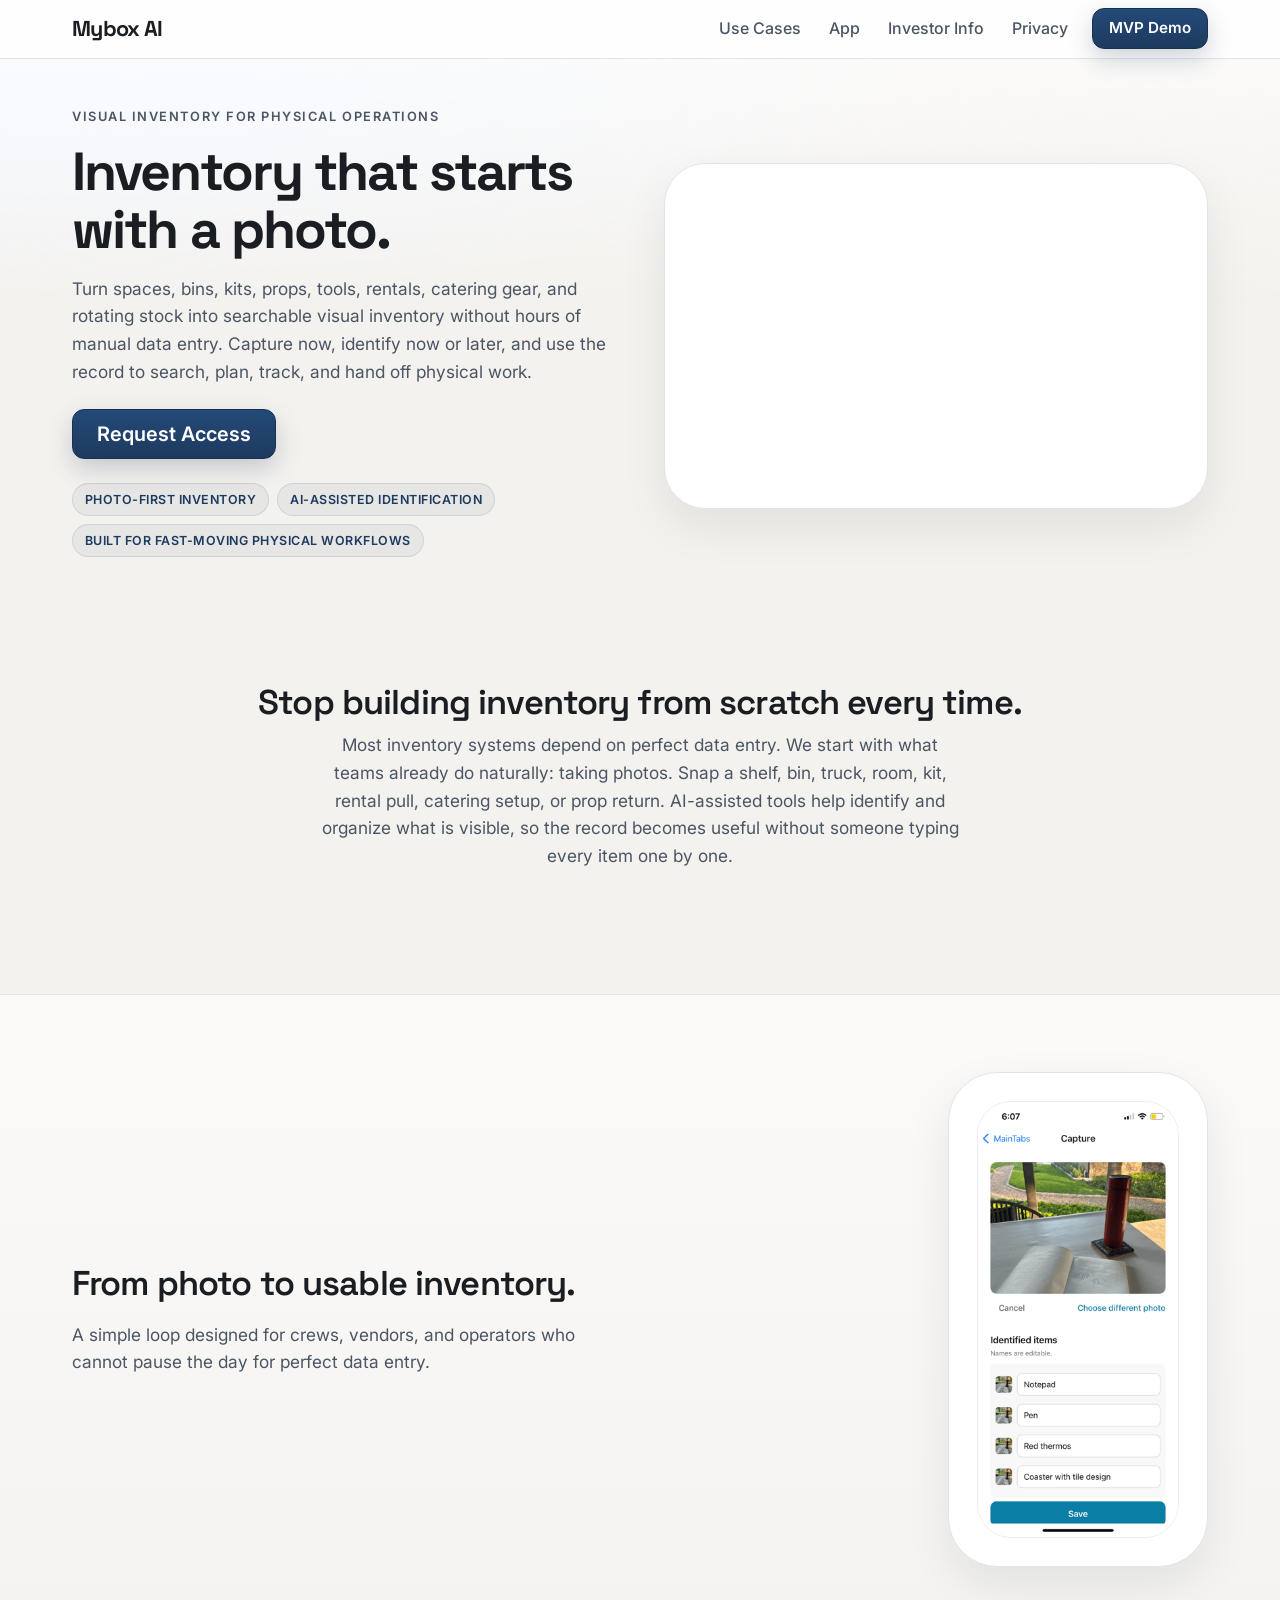
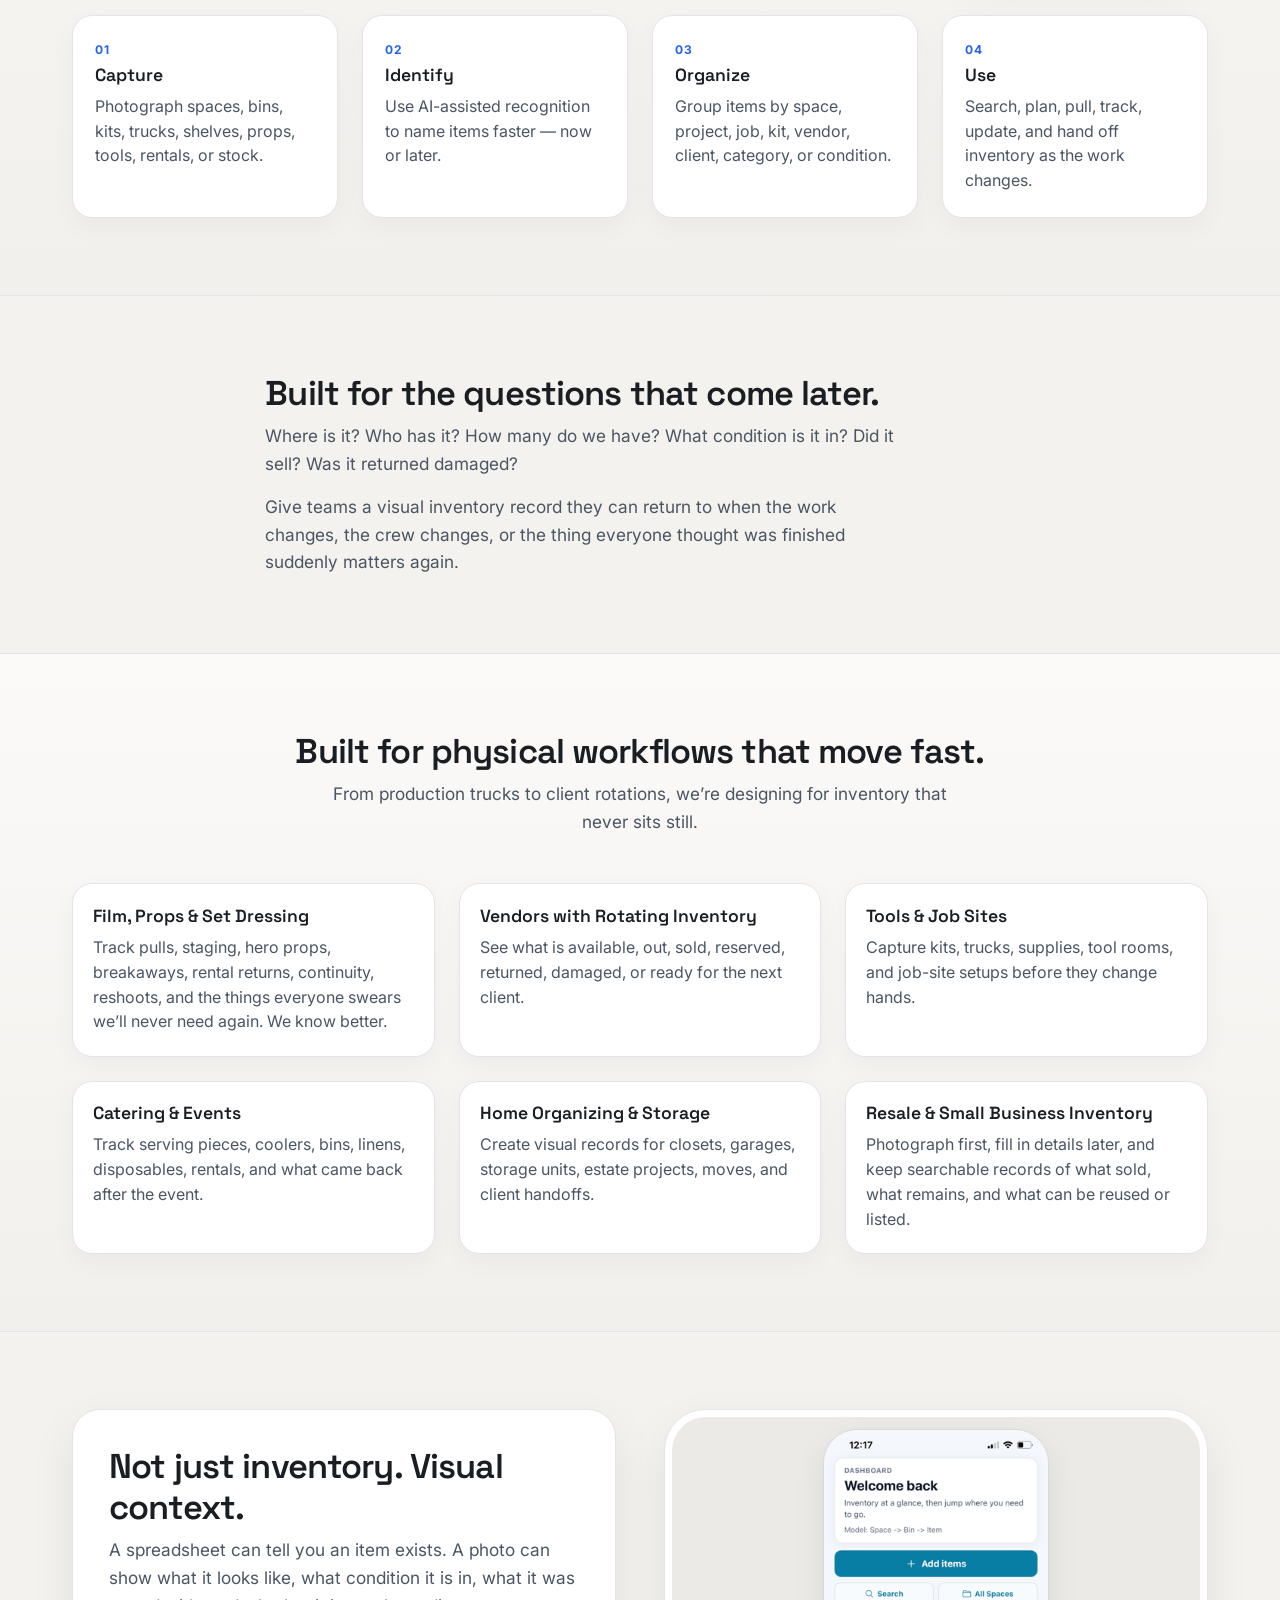
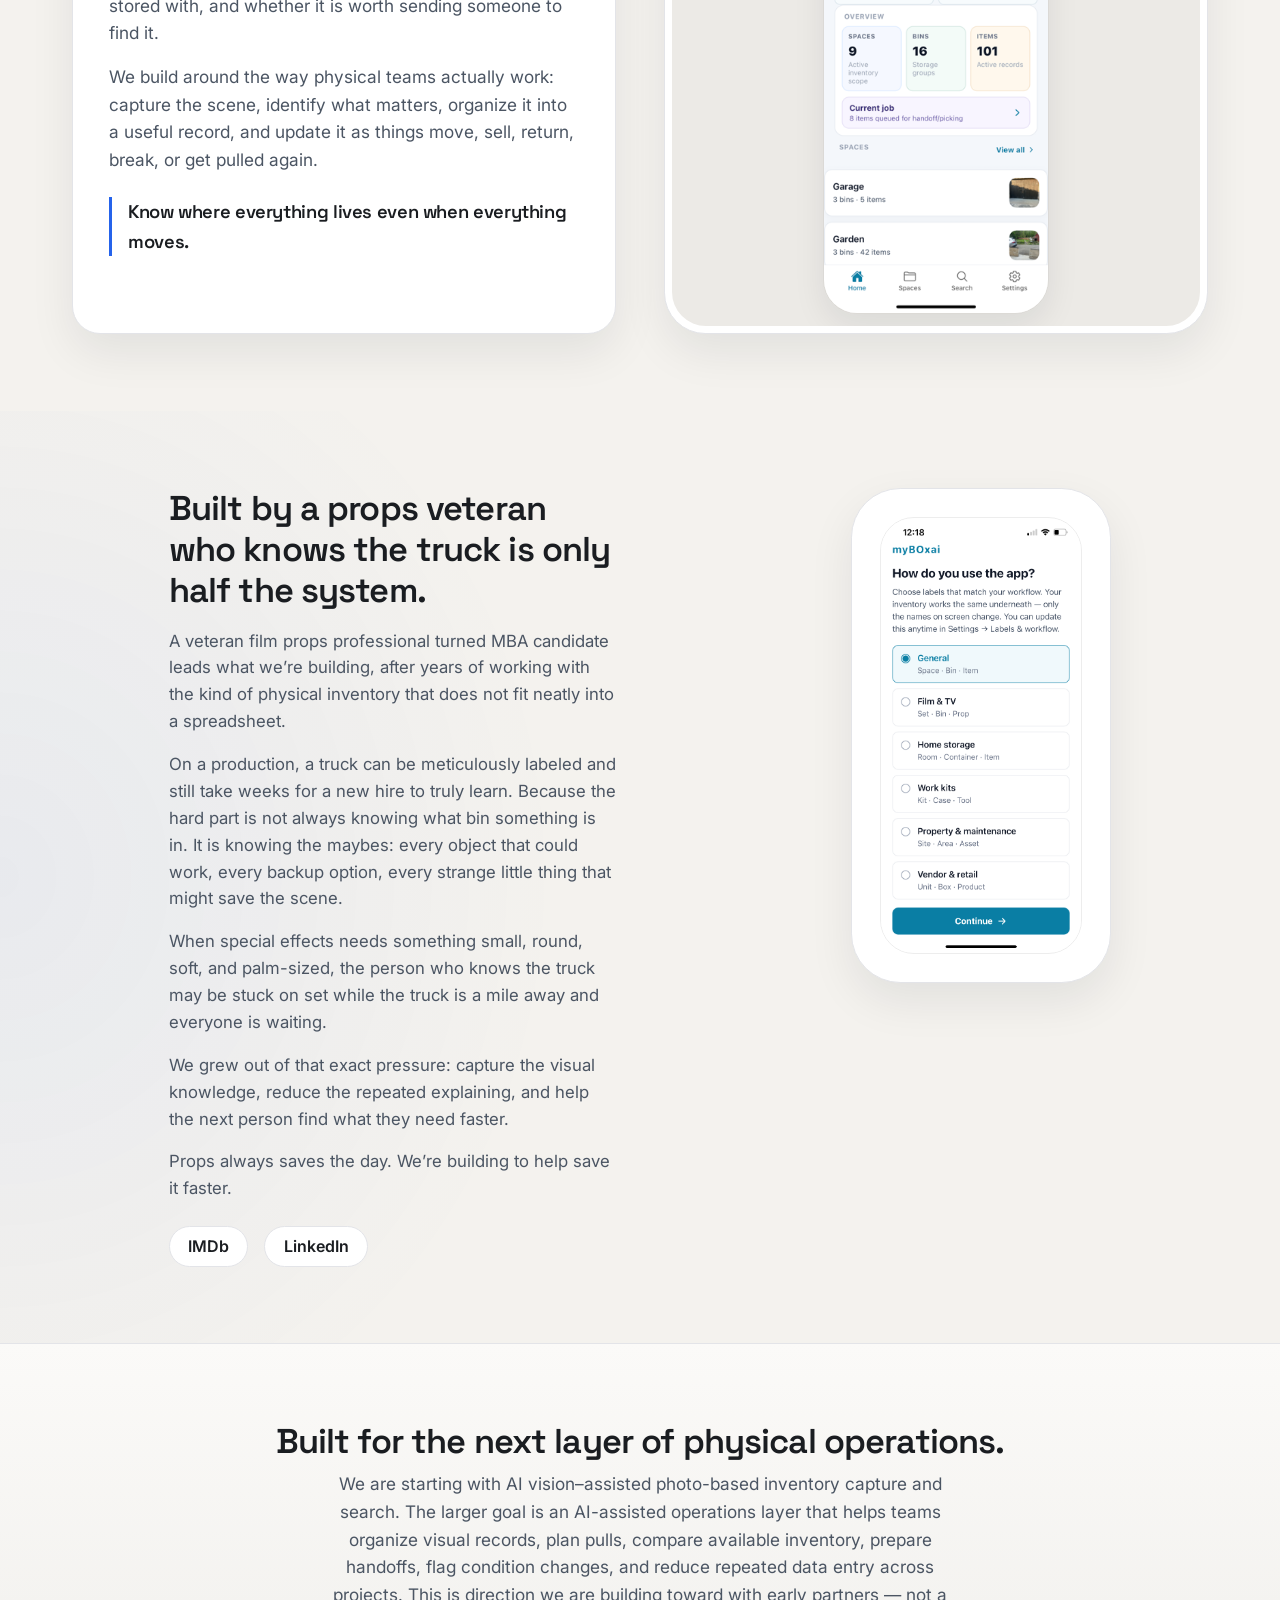
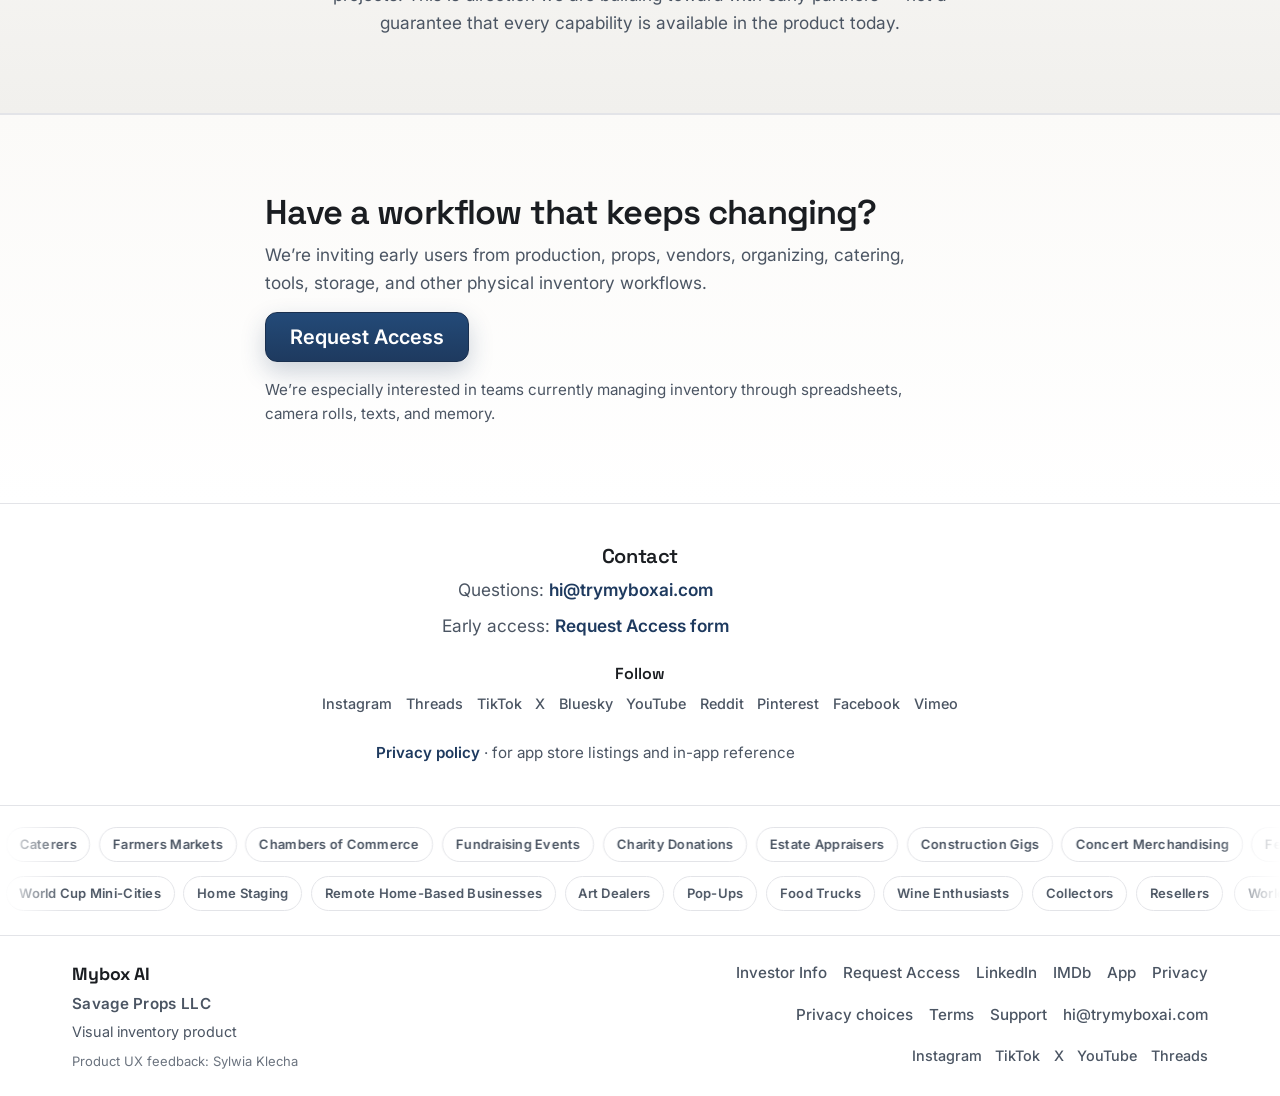
==== index.html @ f3b0ad12 "Put the Teams deck on the investor page and add App and Privacy to every header. Co-authored-by: Cur" ====
<!doctype html>
<html lang="en">
<head>
  <meta charset="UTF-8" />
  <meta name="viewport" content="width=device-width, initial-scale=1.0" />
  <title>Mybox AI · Visual inventory for physical teams</title>
  <meta
    name="description"
    content="We’re building photo-first, AI-assisted visual inventory for teams managing physical items across spaces, jobs, rentals, and handoffs. Watch the MVP demo."
  />
  <link rel="preconnect" href="https://fonts.googleapis.com" />
  <link rel="preconnect" href="https://fonts.gstatic.com" crossorigin />
  <link
    href="https://fonts.googleapis.com/css2?family=Inter:wght@400;500;600;700&family=Space+Grotesk:wght@500;600;700&display=swap"
    rel="stylesheet"
  />
  <link
    href="https://cdn.jsdelivr.net/npm/bootstrap@5.3.3/dist/css/bootstrap.min.css"
    rel="stylesheet"
    integrity="sha384-QWTKZyjpPEjISv5WaRU9OFeRpok6YctnYmDr5pNlyT2bRjXh0JMhjY6hW+ALEwIH"
    crossorigin="anonymous"
  />
  <link rel="icon" type="image/png" href="/assets/branding/app_intro_idea2.png" />
  <link rel="icon" type="image/png" sizes="32x32" href="/assets/branding/favicon-32x32.png" />
  <link rel="apple-touch-icon" href="/assets/branding/apple-touch-icon.png" />
  <link rel="stylesheet" href="styles.css" />
</head>
<body class="site-page">
  <a class="visually-hidden-focusable site-skip-link" href="#main-content">Skip to main content</a>

  <header class="site-header border-bottom">
    <nav class="navbar navbar-expand-lg navbar-light site-nav" data-bs-theme="light" aria-label="Primary">
      <div class="container site-container py-2 py-lg-0">
        <a class="navbar-brand site-brand text-decoration-none d-flex flex-column align-items-start" href="/">
          <span class="site-wordmark">Mybox AI</span>
        </a>
        <button
          class="navbar-toggler site-nav-toggle"
          type="button"
          data-bs-toggle="collapse"
          data-bs-target="#siteNav"
          aria-controls="siteNav"
          aria-expanded="false"
          aria-label="Toggle navigation"
        >
          <span class="navbar-toggler-icon"></span>
        </button>
        <div class="collapse navbar-collapse" id="siteNav">
          <ul class="navbar-nav ms-auto align-items-lg-center gap-lg-1 site-nav-links">
            <li class="nav-item">
              <a class="nav-link site-nav-link" href="#use-cases">Use Cases</a>
            </li>
            <li class="nav-item">
              <a class="nav-link site-nav-link" href="/app">App</a>
            </li>
            <li class="nav-item">
              <a class="nav-link site-nav-link" href="/investor">Investor Info</a>
            </li>
            <li class="nav-item">
              <a class="nav-link site-nav-link" href="/privacy">Privacy</a>
            </li>
            <li class="nav-item ps-lg-2">
              <a class="btn site-btn-primary site-btn-nav" href="https://vimeo.com/1203030969" target="_blank" rel="noopener noreferrer">MVP Demo</a>
            </li>
          </ul>
        </div>
      </div>
    </nav>
  </header>

  <main id="main-content">
    <section class="site-hero" aria-labelledby="hero-heading">
      <div class="site-hero-gradient" aria-hidden="true"></div>
      <div class="container site-container position-relative">
        <div class="row align-items-center g-4 g-xl-5 py-5 site-hero-row">
          <div class="col-lg-6">
            <p class="site-eyebrow mb-3">Visual inventory for physical operations</p>
            <h1 id="hero-heading" class="site-hero-title">
              Inventory that starts with a photo.
            </h1>
            <p class="site-hero-lead mt-3 mb-4">
              Turn spaces, bins, kits, props, tools, rentals, catering gear, and rotating stock into searchable visual
              inventory without hours of manual data entry. Capture now, identify now or later, and use the record to
              search, plan, track, and hand off physical work.
            </p>
            <div class="d-flex flex-wrap gap-3 mb-4">
              <a class="btn site-btn-primary btn-lg px-4" href="https://tally.so/r/2EyPV9?source=website_hero" target="_blank" rel="noopener noreferrer">Request Access</a>
            </div>
            <ul class="site-pill-row list-unstyled d-flex flex-wrap gap-2 mb-0" aria-label="Product highlights">
              <li><span class="site-pill">Photo-first inventory</span></li>
              <li><span class="site-pill">AI-assisted identification</span></li>
              <li><span class="site-pill">Built for fast-moving physical workflows</span></li>
            </ul>
          </div>
          <div class="col-lg-6">
            <!-- Hero video: .site-hero-video → assets/marketing/animation_demo_best.mp4 -->
            <div class="site-hero-visual">
              <div class="site-hero-visual-stack">
                <video
                  class="site-shot site-hero-video"
                  src="/assets/marketing/animation_demo_best.mp4"
                  autoplay
                  muted
                  loop
                  playsinline
                  preload="metadata"
                  aria-label="Mybox AI product animation demo"
                ></video>
              </div>
            </div>
          </div>
        </div>
      </div>
    </section>

    <section class="site-section" aria-labelledby="section-scratch-heading">
      <div class="container site-container">
        <div class="row justify-content-center mb-4 mb-lg-5">
          <div class="col-xl-9 text-center">
            <h2 id="section-scratch-heading" class="site-section-title">Stop building inventory from scratch every time.</h2>
            <p class="site-section-lead mx-auto mb-0">
              Most inventory systems depend on perfect data entry. We start with what teams already do naturally: taking
              photos. Snap a shelf, bin, truck, room, kit, rental pull, catering setup, or prop return. AI-assisted tools
              help identify and organize what is visible, so the record becomes useful without someone typing every item
              one by one.
            </p>
          </div>
        </div>
      </div>
    </section>

    <section class="site-section site-section-alt" id="how-it-works" aria-labelledby="section-flow-heading">
      <div class="container site-container">
        <div class="row align-items-center g-4 g-lg-5 mb-4 mb-lg-5 site-how-intro-row">
          <div class="col-lg-6">
            <h2 id="section-flow-heading" class="site-section-title mb-3">From photo to usable inventory.</h2>
            <p class="site-section-lead mb-0">
              A simple loop designed for crews, vendors, and operators who cannot pause the day for perfect data entry.
            </p>
          </div>
          <div class="col-lg-6 d-flex justify-content-center justify-content-lg-end">
            <div class="site-welcomeback-showcase site-welcomeback-showcase--inline site-how-identified-showcase mb-0 w-100">
              <img
                class="site-how-identified-screen-img"
                src="/assets/identified-screen.png"
                width="296"
                height="640"
                alt="App screen identifying labeled items from a shelf photo"
                loading="lazy"
                decoding="async"
              />
            </div>
          </div>
        </div>
        <div class="row g-4">
          <div class="col-md-6 col-xl-3">
            <article class="site-icon-card h-100">
              <p class="site-step-kicker">01</p>
              <h3 class="site-card-title">Capture</h3>
              <p class="site-card-body mb-0">
                Photograph spaces, bins, kits, trucks, shelves, props, tools, rentals, or stock.
              </p>
            </article>
          </div>
          <div class="col-md-6 col-xl-3">
            <article class="site-icon-card h-100">
              <p class="site-step-kicker">02</p>
              <h3 class="site-card-title">Identify</h3>
              <p class="site-card-body mb-0">
                Use AI-assisted recognition to name items faster — now or later.
              </p>
            </article>
          </div>
          <div class="col-md-6 col-xl-3">
            <article class="site-icon-card h-100">
              <p class="site-step-kicker">03</p>
              <h3 class="site-card-title">Organize</h3>
              <p class="site-card-body mb-0">
                Group items by space, project, job, kit, vendor, client, category, or condition.
              </p>
            </article>
          </div>
          <div class="col-md-6 col-xl-3">
            <article class="site-icon-card h-100">
              <p class="site-step-kicker">04</p>
              <h3 class="site-card-title">Use</h3>
              <p class="site-card-body mb-0">
                Search, plan, pull, track, update, and hand off inventory as the work changes.
              </p>
            </article>
          </div>
        </div>
      </div>
    </section>

    <section class="site-section" aria-labelledby="section-questions-heading">
      <div class="container site-container">
        <div class="row justify-content-center">
          <div class="col-lg-8">
            <h2 id="section-questions-heading" class="site-section-title">Built for the questions that come later.</h2>
            <p class="site-section-lead">
              Where is it? Who has it? How many do we have? What condition is it in? Did it sell? Was it returned damaged?
            </p>
            <p class="site-section-lead mb-0">
              Give teams a visual inventory record they can return to when the work changes, the crew changes, or the
              thing everyone thought was finished suddenly matters again.
            </p>
          </div>
        </div>
      </div>
    </section>

    <section class="site-section site-section-alt" id="use-cases" aria-labelledby="section-workflows-heading">
      <div class="container site-container">
        <div class="row justify-content-center text-center mb-4 mb-lg-5">
          <div class="col-xl-9">
            <h2 id="section-workflows-heading" class="site-section-title">Built for physical workflows that move fast.</h2>
            <p class="site-section-lead mx-auto mb-0">
              From production trucks to client rotations, we’re designing for inventory that never sits still.
            </p>
          </div>
        </div>
        <div class="row g-4">
          <div class="col-md-6 col-xl-4">
            <article class="site-use-card h-100">
              <h3 class="site-card-title">Film, Props &amp; Set Dressing</h3>
              <p class="site-card-body mb-0">
                Track pulls, staging, hero props, breakaways, rental returns, continuity, reshoots, and the things
                everyone swears we’ll never need again. We know better.
              </p>
            </article>
          </div>
          <div class="col-md-6 col-xl-4">
            <article class="site-use-card h-100">
              <h3 class="site-card-title">Vendors with Rotating Inventory</h3>
              <p class="site-card-body mb-0">
                See what is available, out, sold, reserved, returned, damaged, or ready for the next client.
              </p>
            </article>
          </div>
          <div class="col-md-6 col-xl-4">
            <article class="site-use-card h-100">
              <h3 class="site-card-title">Tools &amp; Job Sites</h3>
              <p class="site-card-body mb-0">
                Capture kits, trucks, supplies, tool rooms, and job-site setups before they change hands.
              </p>
            </article>
          </div>
          <div class="col-md-6 col-xl-4">
            <article class="site-use-card h-100">
              <h3 class="site-card-title">Catering &amp; Events</h3>
              <p class="site-card-body mb-0">
                Track serving pieces, coolers, bins, linens, disposables, rentals, and what came back after the event.
              </p>
            </article>
          </div>
          <div class="col-md-6 col-xl-4">
            <article class="site-use-card h-100">
              <h3 class="site-card-title">Home Organizing &amp; Storage</h3>
              <p class="site-card-body mb-0">
                Create visual records for closets, garages, storage units, estate projects, moves, and client handoffs.
              </p>
            </article>
          </div>
          <div class="col-md-6 col-xl-4">
            <article class="site-use-card h-100">
              <h3 class="site-card-title">Resale &amp; Small Business Inventory</h3>
              <p class="site-card-body mb-0">
                Photograph first, fill in details later, and keep searchable records of what sold, what remains, and what
                can be reused or listed.
              </p>
            </article>
          </div>
        </div>
      </div>
    </section>

    <section class="site-section" aria-labelledby="section-context-heading">
      <div class="container site-container">
        <div class="row g-4 g-lg-5 align-items-stretch">
          <div class="col-lg-6 d-flex">
            <div class="site-context-panel w-100">
              <h2 id="section-context-heading" class="site-section-title">Not just inventory. Visual context.</h2>
              <p class="site-section-lead">
                A spreadsheet can tell you an item exists. A photo can show what it looks like, what condition it is in,
                what it was stored with, and whether it is worth sending someone to find it.
              </p>
              <p class="site-section-lead mb-4">
                We build around the way physical teams actually work: capture the scene, identify what matters, organize
                it into a useful record, and update it as things move, sell, return, break, or get pulled again.
              </p>
              <p class="site-callout mb-0">Know where everything lives even when everything moves.</p>
            </div>
          </div>
          <div class="col-lg-6 d-flex">
            <!-- Visual context image: .site-context-welcomeback-photo → assets/welcomeback.PNG -->
            <div class="site-slot-card site-context-visual-slot mb-0 w-100 d-flex flex-column">
              <div class="site-slot-frame site-slot-frame-tall site-context-visual-frame flex-grow-1">
                <img
                  class="site-context-welcomeback-photo"
                  src="/assets/welcomeback.PNG"
                  width="900"
                  height="1950"
                  alt="Welcome screen in the app — visual context for teams on the floor"
                  loading="lazy"
                  decoding="async"
                />
              </div>
            </div>
          </div>
        </div>
      </div>
    </section>

    <section class="site-section site-section-founder" aria-labelledby="section-founder-heading">
      <div class="container site-container">
        <div class="row justify-content-center">
          <div class="col-xl-10">
            <div class="row align-items-start g-4 g-lg-5 site-founder-intro-row">
              <div class="col-lg-6">
                <h2 id="section-founder-heading" class="site-section-title mb-3">Built by a props veteran who knows the truck is only half the system.</h2>
                <div class="site-founder-copy">
                  <p>
                    A veteran film props professional turned MBA candidate leads what we’re building, after years of working with
                    the kind of physical inventory that does not fit neatly into a spreadsheet.
                  </p>
                  <p>
                    On a production, a truck can be meticulously labeled and still take weeks for a new hire to truly learn.
                    Because the hard part is not always knowing what bin something is in. It is knowing the maybes: every object
                    that could work, every backup option, every strange little thing that might save the scene.
                  </p>
                  <p>
                    When special effects needs something small, round, soft, and palm-sized, the person who knows the truck may
                    be stuck on set while the truck is a mile away and everyone is waiting.
                  </p>
                  <p>
                    We grew out of that exact pressure: capture the visual knowledge, reduce the repeated explaining, and help
                    the next person find what they need faster.
                  </p>
                  <p class="mb-0">
                    Props always saves the day. We’re building to help save it faster.
                  </p>
                </div>
                <div class="d-flex flex-wrap gap-3 mt-4">
                  <a
                    class="btn site-btn-ghost"
                    href="https://www.imdb.com/name/nm1980251/?ref_=fn_t_1"
                    target="_blank"
                    rel="noopener noreferrer"
                  >IMDb</a>
                  <a
                    class="btn site-btn-ghost"
                    href="https://www.linkedin.com/in/nicholewleklinski/"
                    target="_blank"
                    rel="noopener noreferrer"
                  >LinkedIn</a>
                </div>
              </div>
              <div class="col-lg-6 d-flex justify-content-center justify-content-lg-end">
                <div class="site-welcomeback-showcase site-welcomeback-showcase--inline site-founder-choices-showcase mb-0 w-100">
                  <img
                    class="site-founder-choices-screen-img"
                    src="/assets/onboarding_choices.PNG"
                    width="1170"
                    height="2532"
                    alt="Onboarding choices when getting started in the app"
                    loading="lazy"
                    decoding="async"
                  />
                </div>
              </div>
            </div>
          </div>
        </div>
      </div>
    </section>

    <section class="site-section site-section-alt" aria-labelledby="section-future-heading">
      <div class="container site-container">
        <div class="row justify-content-center">
          <div class="col-xl-9 text-center">
            <h2 id="section-future-heading" class="site-section-title">Built for the next layer of physical operations.</h2>
            <p class="site-section-lead mx-auto mb-0">
              We are starting with AI vision–assisted photo-based inventory capture and search. The larger goal is an
              AI-assisted operations layer that helps teams organize visual records, plan pulls, compare available
              inventory, prepare handoffs, flag condition changes, and reduce repeated data entry across projects. This is
              direction we are building toward with early partners — not a guarantee that every capability is available in
              the product today.
            </p>
          </div>
        </div>
      </div>
    </section>

    <section class="site-section site-final-cta" id="request-access" aria-labelledby="final-cta-heading">
      <div class="container site-container">
        <div class="row justify-content-center text-center text-lg-start">
          <div class="col-lg-10 col-xl-8">
            <h2 id="final-cta-heading" class="site-section-title">Have a workflow that keeps changing?</h2>
            <p class="site-section-lead mx-auto mx-lg-0">
              We’re inviting early users from production, props, vendors, organizing, catering, tools, storage, and other
              physical inventory workflows.
            </p>
            <a class="btn site-btn-primary btn-lg px-4 mb-3" href="https://tally.so/r/2EyPV9?source=website_cta" target="_blank" rel="noopener noreferrer">
              Request Access
            </a>
            <p class="site-section-lead small mb-0 mx-auto mx-lg-0">
              We’re especially interested in teams currently managing inventory through spreadsheets, camera rolls, texts,
              and memory.
            </p>
          </div>
        </div>
      </div>
    </section>

    <section class="site-section site-section-contact border-top" aria-labelledby="contact-heading">
      <div class="container site-container">
        <div class="row justify-content-center text-center">
          <div class="col-lg-8">
            <h2 id="contact-heading" class="h5 site-contact-title">Contact</h2>
            <p class="site-section-lead mb-2">
              Questions:
              <a class="site-inline-link" href="mailto:hi@trymyboxai.com">hi@trymyboxai.com</a>
            </p>
            <p class="site-section-lead mb-2">
              Early access:
              <a class="site-inline-link" href="https://tally.so/r/2EyPV9?source=website_contact" target="_blank" rel="noopener noreferrer">Request Access form</a>
            </p>
            <p class="site-contact-title h6 mt-4 mb-2">Follow</p>
            <ul class="site-social-links list-unstyled mb-4" aria-label="MyBox AI social profiles">
              <li><a href="https://instagram.com/myboxai" target="_blank" rel="noopener noreferrer">Instagram</a></li>
              <li><a href="https://threads.net/@myboxai" target="_blank" rel="noopener noreferrer">Threads</a></li>
              <li><a href="https://tiktok.com/@myboxai" target="_blank" rel="noopener noreferrer">TikTok</a></li>
              <li><a href="https://x.com/myboxai" target="_blank" rel="noopener noreferrer">X</a></li>
              <li><a href="https://bsky.app/profile/myboxai.bsky.social" target="_blank" rel="noopener noreferrer">Bluesky</a></li>
              <li><a href="https://youtube.com/@myboxapp" target="_blank" rel="noopener noreferrer">YouTube</a></li>
              <li><a href="https://reddit.com/user/MyBoxApp" target="_blank" rel="noopener noreferrer">Reddit</a></li>
              <li><a href="https://pinterest.com/MyBoxApp" target="_blank" rel="noopener noreferrer">Pinterest</a></li>
              <li><a href="https://www.facebook.com/profile.php?id=61591992450174" target="_blank" rel="noopener noreferrer">Facebook</a></li>
              <li><a href="https://vimeo.com/user261186864" target="_blank" rel="noopener noreferrer">Vimeo</a></li>
            </ul>
            <p class="site-section-lead small mb-0">
              <a class="site-inline-link" href="/privacy">Privacy policy</a>
              <span class="text-secondary"> · </span>
              for app store listings and in-app reference
            </p>
          </div>
        </div>
      </div>
    </section>

    <div class="site-industry-river-pagefoot border-top" role="region" aria-labelledby="industry-river-heading">
      <div class="site-industry-river-wrap">
        <p id="industry-river-heading" class="visually-hidden">Examples of industries and physical workflows</p>
        <div class="site-industry-river-lane" aria-hidden="true">
          <div class="site-industry-river-track">
            <div class="site-industry-river-group">
              <span class="site-industry-chip">Caterers</span>
              <span class="site-industry-chip">Farmers Markets</span>
              <span class="site-industry-chip">Chambers of Commerce</span>
              <span class="site-industry-chip">Fundraising Events</span>
              <span class="site-industry-chip">Charity Donations</span>
              <span class="site-industry-chip">Estate Appraisers</span>
              <span class="site-industry-chip">Construction Gigs</span>
              <span class="site-industry-chip">Concert Merchandising</span>
              <span class="site-industry-chip">Festival Vendors</span>
            </div>
            <div class="site-industry-river-group">
              <span class="site-industry-chip">Caterers</span>
              <span class="site-industry-chip">Farmers Markets</span>
              <span class="site-industry-chip">Chambers of Commerce</span>
              <span class="site-industry-chip">Fundraising Events</span>
              <span class="site-industry-chip">Charity Donations</span>
              <span class="site-industry-chip">Estate Appraisers</span>
              <span class="site-industry-chip">Construction Gigs</span>
              <span class="site-industry-chip">Concert Merchandising</span>
              <span class="site-industry-chip">Festival Vendors</span>
            </div>
          </div>
        </div>
        <div class="site-industry-river-lane site-industry-river-lane--reverse" aria-hidden="true">
          <div class="site-industry-river-track">
            <div class="site-industry-river-group">
              <span class="site-industry-chip">World Cup Mini-Cities</span>
              <span class="site-industry-chip">Home Staging</span>
              <span class="site-industry-chip">Remote Home-Based Businesses</span>
              <span class="site-industry-chip">Art Dealers</span>
              <span class="site-industry-chip">Pop-Ups</span>
              <span class="site-industry-chip">Food Trucks</span>
              <span class="site-industry-chip">Wine Enthusiasts</span>
              <span class="site-industry-chip">Collectors</span>
              <span class="site-industry-chip">Resellers</span>
            </div>
            <div class="site-industry-river-group">
              <span class="site-industry-chip">World Cup Mini-Cities</span>
              <span class="site-industry-chip">Home Staging</span>
              <span class="site-industry-chip">Remote Home-Based Businesses</span>
              <span class="site-industry-chip">Art Dealers</span>
              <span class="site-industry-chip">Pop-Ups</span>
              <span class="site-industry-chip">Food Trucks</span>
              <span class="site-industry-chip">Wine Enthusiasts</span>
              <span class="site-industry-chip">Collectors</span>
              <span class="site-industry-chip">Resellers</span>
            </div>
          </div>
        </div>
      </div>
    </div>

  </main>

  <footer class="site-footer border-top">
    <div class="container site-container py-4">
      <div class="row g-3 align-items-start justify-content-between">
        <div class="col-md-6">
          <p class="site-footer-brand mb-1">Mybox AI</p>
          <p class="site-footer-company mb-1">Savage Props LLC</p>
          <p class="site-footer-meta mb-2">Visual inventory product</p>
          <p class="footer-ux-credit mb-0">
            Product UX feedback:
            <a href="https://www.sylwiaklecha.com/" target="_blank" rel="noopener noreferrer">Sylwia Klecha</a>
          </p>
        </div>
        <div class="col-md-6">
          <ul class="site-footer-links list-unstyled mb-3 d-flex flex-column flex-md-row flex-md-wrap gap-md-3 justify-content-md-end">
            <li><a href="/investor">Investor Info</a></li>
            <li><a href="https://tally.so/r/2EyPV9?source=website_footer" target="_blank" rel="noopener noreferrer">Request Access</a></li>
            <li>
              <a href="https://www.linkedin.com/in/nicholewleklinski/" target="_blank" rel="noopener noreferrer">LinkedIn</a>
            </li>
            <li>
              <a href="https://www.imdb.com/name/nm1980251/?ref_=fn_t_1" target="_blank" rel="noopener noreferrer">IMDb</a>
            </li>
            <li><a href="/app">App</a></li>
            <li><a href="/privacy">Privacy</a></li>
            <li><a href="/privacy-choices">Privacy choices</a></li>
            <li><a href="/terms">Terms</a></li>
            <li><a href="/support">Support</a></li>
            <li><a href="mailto:hi@trymyboxai.com">hi@trymyboxai.com</a></li>
          </ul>
          <ul class="site-social-links site-social-links--footer list-unstyled mb-0" aria-label="MyBox AI social profiles">
            <li><a href="https://instagram.com/myboxai" target="_blank" rel="noopener noreferrer">Instagram</a></li>
            <li><a href="https://tiktok.com/@myboxai" target="_blank" rel="noopener noreferrer">TikTok</a></li>
            <li><a href="https://x.com/myboxai" target="_blank" rel="noopener noreferrer">X</a></li>
            <li><a href="https://youtube.com/@myboxapp" target="_blank" rel="noopener noreferrer">YouTube</a></li>
            <li><a href="https://threads.net/@myboxai" target="_blank" rel="noopener noreferrer">Threads</a></li>
          </ul>
        </div>
      </div>
    </div>
  </footer>

  <script
    src="https://cdn.jsdelivr.net/npm/bootstrap@5.3.3/dist/js/bootstrap.bundle.min.js"
    integrity="sha384-YvpcrYf0tY3lHB60NNkmXc5s9fDVZLESaAA55NDzOxhy9GkcIdslK1eN7N6jIeHz"
    crossorigin="anonymous"
  ></script>
</body>
</html>
---- styles.css ----
:root {
  --site-bg: #f4f2ee;
  --site-surface: #ffffff;
  --site-text: #1a1d21;
  --site-muted: #4b5563;
  --site-border: #e3e4e8;
  --site-primary: #1e3a5f;
  --site-primary-hover: #152a45;
  --site-accent: #2563eb;
  --site-accent-soft: #e8eef9;
  --site-shadow: 0 18px 45px rgba(15, 23, 42, 0.08);
  --site-shadow-hover: 0 22px 55px rgba(15, 23, 42, 0.12);
  --site-radius-lg: 1.25rem;
  --site-radius-xl: 1.75rem;
  /* App / phone mockups — consistent soft screen corners */
  --site-radius-screen: 2.125rem;
  /* White “device mat” between outer shell and screenshot */
  --site-screen-chrome: 0.45rem;
  --site-font-heading: "Space Grotesk", "Inter", system-ui, sans-serif;
  --site-font-body: "Inter", system-ui, -apple-system, "Segoe UI", Roboto, sans-serif;
}

body {
  font-family: var(--site-font-body);
  color: var(--site-text);
  background-color: var(--site-bg);
  line-height: 1.6;
  -webkit-font-smoothing: antialiased;
}

.site-header,
.site-footer {
  background-color: var(--site-surface);
}

.brand {
  color: var(--site-text);
  font-weight: 700;
  font-size: 1.125rem;
  letter-spacing: 0.01em;
}

.brand:hover {
  color: var(--site-text);
}

.hero {
  background: linear-gradient(180deg, #ffffff 0%, #eef2f8 100%);
}

.hero-subtitle {
  color: var(--site-muted);
  max-width: 44rem;
  margin-left: auto;
  margin-right: auto;
}

.problem-framing {
  background-color: var(--site-surface);
}

.problem-framing-shot {
  max-width: min(100%, 19.5rem);
  margin-left: auto;
  margin-right: auto;
}

@media (min-width: 992px) {
  .problem-framing-visual-col .problem-framing-shot {
    margin-left: 0;
    margin-right: auto;
  }
}

.problem-framing-shot img {
  border: 1px solid var(--site-border);
  vertical-align: middle;
}

.problem-framing-questions {
  display: flex;
  flex-direction: column;
  gap: 0.35rem;
  margin-bottom: 0.85rem;
}

.problem-question {
  margin: 0;
  font-size: clamp(1.2rem, 2.4vw, 1.65rem);
  line-height: 1.3;
  letter-spacing: -0.015em;
  font-weight: 600;
  color: var(--site-text);
}

.problem-question strong {
  font-weight: 700;
  color: inherit;
}

.problem-support {
  font-size: clamp(1.1rem, 2.2vw, 1.45rem);
  line-height: 1.4;
  color: var(--site-muted);
  max-width: 40rem;
}

h1,
h2,
h3 {
  color: var(--site-text);
}

h1,
h2,
.h1,
.display-5,
.display-4 {
  font-family: var(--site-font-heading);
  letter-spacing: -0.02em;
}

p,
li {
  color: var(--site-muted);
}

.btn-primary {
  background-color: var(--site-primary);
  border-color: var(--site-primary);
  border-radius: 0.65rem;
  font-weight: 600;
}

.btn-primary:hover,
.btn-primary:focus {
  background-color: var(--site-primary-hover);
  border-color: var(--site-primary-hover);
}
.feature-card,
.step-box {
  border: 1px solid var(--site-border);
  background-color: var(--site-surface);
  border-radius: 1rem;
}

.feature-card {
  transition: border-color 0.18s ease, box-shadow 0.18s ease, transform 0.18s ease;
}

.feature-card:hover {
  border-color: #cfd3dc;
  box-shadow: var(--site-shadow);
  transform: translateY(-2px);
}

.feature-card .card-body,
.step-box {
  padding: 1.5rem;
}

.step-label {
  font-size: 0.78rem;
  font-weight: 700;
  text-transform: uppercase;
  letter-spacing: 0.08em;
  color: var(--site-primary);
}

.audience-list {
  margin: 0;
  padding-left: 1.15rem;
  display: grid;
  gap: 0.85rem;
}

.text-secondary {
  color: var(--site-muted) !important;
}

.border-top,
.border-bottom {
  border-color: var(--site-border) !important;
}

.investor-eyebrow {
  letter-spacing: 0.12em;
}

.investor-market-label {
  letter-spacing: 0.06em;
}

.footer-ux-credit {
  font-size: 0.8125rem;
  color: var(--site-muted);
  opacity: 0.82;
}

.footer-ux-credit a {
  color: inherit;
  text-decoration: none;
}

.footer-ux-credit a:hover {
  text-decoration: underline;
}

.investor-subtle-link {
  color: var(--site-text);
  font-weight: 600;
  text-decoration: none;
}

.investor-subtle-link:hover {
  text-decoration: underline;
}

/* ——— Marketing layout ——— */

.site-page {
  background-color: var(--site-bg);
}

.site-skip-link {
  position: absolute;
  left: 0.75rem;
  top: 0.75rem;
  z-index: 1080;
  padding: 0.5rem 0.85rem;
  border-radius: 0.5rem;
  background: var(--site-surface);
  border: 1px solid var(--site-border);
  color: var(--site-text);
  font-weight: 600;
  text-decoration: none;
  transform: translateY(-120%);
  transition: transform 0.15s ease;
}

.site-skip-link:focus {
  transform: translateY(0);
  outline: 2px solid var(--site-accent);
  outline-offset: 2px;
}

.site-header {
  position: sticky;
  top: 0;
  z-index: 1030;
  background: rgba(255, 255, 255, 0.92);
  backdrop-filter: blur(10px);
  border-color: var(--site-border) !important;
}

.site-container {
  max-width: 1160px;
}

.site-nav {
  background: transparent;
}

.site-nav .navbar-brand {
  margin-right: 0;
}

.site-brand:focus-visible {
  outline: 2px solid var(--site-accent);
  outline-offset: 4px;
  border-radius: 0.35rem;
}

.site-wordmark {
  font-family: var(--site-font-heading);
  font-weight: 700;
  font-size: 1.35rem;
  letter-spacing: -0.03em;
  color: var(--site-text);
  line-height: 1.1;
}

.site-tagline {
  font-size: 0.72rem;
  font-weight: 600;
  letter-spacing: 0.14em;
  text-transform: uppercase;
  color: var(--site-muted);
  margin-top: 0.2rem;
}

.site-nav-links .nav-link.site-nav-link {
  color: var(--site-muted);
  font-weight: 500;
  padding: 0.5rem 0.75rem;
  border-radius: 0.5rem;
}

.site-nav-links .nav-link.site-nav-link:hover,
.site-nav-links .nav-link.site-nav-link:focus {
  color: var(--site-text);
  background: rgba(30, 58, 95, 0.06);
}

.site-nav-links .nav-link.site-nav-link[aria-current="page"] {
  color: var(--site-text);
  font-weight: 600;
}

.site-nav-toggle {
  border: 1px solid var(--site-border);
  border-radius: 0.65rem;
  padding: 0.35rem 0.55rem;
}

.site-nav-toggle:focus {
  box-shadow: 0 0 0 0.2rem rgba(37, 99, 235, 0.2);
}

.site-btn-primary {
  background: linear-gradient(180deg, #234a78 0%, var(--site-primary) 100%);
  border: 1px solid #1a304f;
  color: #fff !important;
  font-weight: 600;
  border-radius: 0.75rem;
  padding: 0.55rem 1.1rem;
  box-shadow: 0 10px 24px rgba(30, 58, 95, 0.22);
  transition: transform 0.15s ease, box-shadow 0.15s ease, background 0.15s ease;
}

.site-btn-primary:hover,
.site-btn-primary:focus {
  background: linear-gradient(180deg, #2c5c90 0%, #1e3f66 100%);
  border-color: #152a45;
  color: #fff !important;
  transform: translateY(-1px);
  box-shadow: var(--site-shadow-hover);
}

.site-btn-secondary {
  border-radius: 0.75rem;
  border: 1px solid var(--site-border);
  background: var(--site-surface);
  color: var(--site-text) !important;
  font-weight: 600;
  padding: 0.55rem 1.1rem;
  transition: border-color 0.15s ease, box-shadow 0.15s ease, transform 0.15s ease;
}

.site-btn-secondary:hover,
.site-btn-secondary:focus {
  border-color: #cfd3dc;
  box-shadow: var(--site-shadow);
  transform: translateY(-1px);
  color: var(--site-text) !important;
}

.site-btn-ghost {
  border-radius: 999px;
  border: 1px solid var(--site-border);
  background: var(--site-surface);
  color: var(--site-text) !important;
  font-weight: 600;
  padding: 0.45rem 1.15rem;
  transition: border-color 0.15s ease, box-shadow 0.15s ease;
}

.site-btn-ghost:hover,
.site-btn-ghost:focus {
  border-color: var(--site-primary);
  box-shadow: var(--site-shadow);
  color: var(--site-text) !important;
}

.site-btn-nav {
  padding: 0.5rem 1rem;
  font-size: 0.95rem;
}

.site-hero {
  position: relative;
  overflow: hidden;
  background: radial-gradient(120% 80% at 10% 0%, #eef4ff 0%, transparent 55%),
    radial-gradient(90% 70% at 90% 10%, #f3f0ec 0%, transparent 50%), var(--site-bg);
}

.site-hero-gradient {
  position: absolute;
  inset: 0;
  background: linear-gradient(180deg, rgba(255, 255, 255, 0.65) 0%, rgba(244, 242, 238, 0) 45%);
  pointer-events: none;
}

.site-hero-row {
  padding-bottom: 2.5rem;
}

@media (min-width: 992px) {
  .site-hero-row {
    padding-top: 1rem;
    padding-bottom: 3.5rem;
  }
}

.site-eyebrow {
  font-size: 0.8rem;
  font-weight: 600;
  letter-spacing: 0.12em;
  text-transform: uppercase;
  color: var(--site-muted);
  margin-bottom: 0;
}

.site-hero-title {
  font-family: var(--site-font-heading);
  font-weight: 700;
  font-size: clamp(2.35rem, 4.6vw, 3.35rem);
  line-height: 1.08;
  letter-spacing: -0.035em;
  color: var(--site-text);
}

.site-hero-lead,
.site-section-lead {
  font-size: clamp(1.02rem, 1.35vw, 1.125rem);
  color: var(--site-muted);
  max-width: 40rem;
}

.site-section-lead.small {
  font-size: 0.95rem;
}

.site-pill-row {
  gap: 0.5rem !important;
}

.site-pill {
  display: inline-flex;
  align-items: center;
  font-size: 0.78rem;
  font-weight: 600;
  letter-spacing: 0.04em;
  text-transform: uppercase;
  color: var(--site-primary);
  background: rgba(30, 58, 95, 0.06);
  border: 1px solid rgba(30, 58, 95, 0.12);
  border-radius: 999px;
  padding: 0.35rem 0.75rem;
}

.site-hero-visual {
  position: relative;
}

.site-hero-visual-stack {
  position: relative;
  isolation: isolate;
  margin-top: 0.5rem;
  padding: var(--site-screen-chrome);
  background: var(--site-surface);
  border: 1px solid var(--site-border);
  border-radius: calc(var(--site-radius-screen) + var(--site-screen-chrome));
  box-shadow: var(--site-shadow);
  overflow: hidden;
  transition: box-shadow 0.2s ease;
}

.site-hero-visual-stack:hover {
  box-shadow: var(--site-shadow-hover);
}

.site-shot {
  display: block;
  max-width: 100%;
  height: auto;
}

.site-hero-video {
  position: relative;
  z-index: 1;
  border-radius: var(--site-radius-screen);
  border: none;
  box-shadow: none;
  transition: transform 0.2s ease, filter 0.2s ease;
  width: 100%;
  aspect-ratio: 16 / 10;
  object-fit: cover;
}

.site-hero-visual-stack:hover .site-hero-video {
  transform: translateY(-2px);
  filter: saturate(1.05);
}

@media (min-width: 992px) {
  .site-hero-video {
    margin-left: auto;
    margin-right: auto;
    max-width: 100%;
  }
}

/* Welcome screen — full visible near “From photo to usable inventory” */
.site-welcomeback-showcase {
  background: var(--site-surface);
  border: 1px solid var(--site-border);
  border-radius: calc(var(--site-radius-screen) + var(--site-screen-chrome) + 0.5rem);
  box-shadow: var(--site-shadow);
  padding: clamp(1rem, 3vw, 1.75rem);
  text-align: center;
  overflow: hidden;
}

.site-welcomeback-showcase-img {
  width: auto;
  max-width: min(100%, 22rem);
  height: auto;
  max-height: none;
  margin-left: auto;
  margin-right: auto;
  display: block;
  border-radius: var(--site-radius-screen);
  border: 1px solid rgba(26, 29, 33, 0.08);
  box-shadow: none;
}

@media (min-width: 992px) {
  .site-welcomeback-showcase-img {
    max-width: min(100%, 26rem);
  }
}

/* How it works: identified screen (296×640) beside headline — preserve aspect ratio */
.site-how-intro-row .site-how-identified-showcase.site-welcomeback-showcase--inline {
  max-width: min(100%, 16rem);
}

.site-how-intro-row .site-how-identified-screen-img {
  display: block;
  width: 100%;
  max-width: min(100%, 15rem);
  height: auto;
  aspect-ratio: 296 / 640;
  object-fit: contain;
  margin-left: auto;
  margin-right: auto;
  border-radius: var(--site-radius-screen);
  border: 1px solid rgba(26, 29, 33, 0.08);
  box-shadow: 0 12px 32px rgba(15, 23, 42, 0.08);
}

@media (min-width: 992px) {
  .site-how-intro-row .site-how-identified-showcase.site-welcomeback-showcase--inline {
    max-width: min(100%, 15.25rem);
  }

  .site-how-intro-row .site-how-identified-screen-img {
    max-width: min(100%, 15.25rem);
    margin-left: auto;
    margin-right: 0;
  }
}

@media (min-width: 1200px) {
  .site-how-intro-row .site-how-identified-showcase.site-welcomeback-showcase--inline {
    max-width: min(100%, 16.25rem);
  }

  .site-how-intro-row .site-how-identified-screen-img {
    max-width: min(100%, 16.25rem);
  }
}

@media (min-width: 1400px) {
  .site-how-intro-row .site-how-identified-showcase.site-welcomeback-showcase--inline {
    max-width: min(100%, 17rem);
  }

  .site-how-intro-row .site-how-identified-screen-img {
    max-width: min(100%, 17rem);
  }
}

/* Founder: onboarding choices beside story — same sizing ladder as “How it works” shot */
.site-founder-intro-row .site-founder-choices-showcase.site-welcomeback-showcase--inline {
  max-width: min(100%, 16rem);
}

.site-founder-intro-row .site-founder-choices-screen-img {
  display: block;
  width: auto;
  max-width: min(100%, 15rem);
  height: auto;
  max-height: min(82svh, 34rem);
  aspect-ratio: 1170 / 2532;
  object-fit: contain;
  margin-left: auto;
  margin-right: auto;
  border-radius: var(--site-radius-screen);
  border: 1px solid rgba(26, 29, 33, 0.08);
  box-shadow: 0 12px 32px rgba(15, 23, 42, 0.08);
}

@media (min-width: 992px) {
  .site-founder-intro-row .site-founder-choices-showcase.site-welcomeback-showcase--inline {
    max-width: min(100%, 15.25rem);
  }

  .site-founder-intro-row .site-founder-choices-screen-img {
    max-width: min(100%, 15.25rem);
    max-height: min(82svh, 36rem);
    margin-left: auto;
    margin-right: 0;
  }
}

@media (min-width: 1200px) {
  .site-founder-intro-row .site-founder-choices-showcase.site-welcomeback-showcase--inline {
    max-width: min(100%, 16.25rem);
  }

  .site-founder-intro-row .site-founder-choices-screen-img {
    max-width: min(100%, 16.25rem);
    max-height: min(82svh, 38rem);
  }
}

@media (min-width: 1400px) {
  .site-founder-intro-row .site-founder-choices-showcase.site-welcomeback-showcase--inline {
    max-width: min(100%, 17rem);
  }

  .site-founder-intro-row .site-founder-choices-screen-img {
    max-width: min(100%, 17rem);
    max-height: min(82svh, 40rem);
  }
}

/* Showcase shell carries depth; inner shots stay flat so white mat clips cleanly */
.site-welcomeback-showcase .site-how-identified-screen-img,
.site-welcomeback-showcase .site-founder-choices-screen-img {
  box-shadow: none;
}

/* “Questions” section — portrait spaces list */
.site-questions-spaceslist-frame {
  background: #eceae6;
  display: flex;
  justify-content: center;
  align-items: center;
  padding: 0.5rem 0;
}

.site-questions-spaceslist-photo {
  width: 100%;
  max-width: min(100%, 280px);
  height: auto;
  display: block;
  margin-left: auto;
  margin-right: auto;
  border-radius: var(--site-radius-screen);
  border: 1px solid rgba(26, 29, 33, 0.08);
  box-shadow: 0 12px 32px rgba(15, 23, 42, 0.08);
}

@media (min-width: 992px) {
  .site-questions-spaceslist-photo {
    max-width: 300px;
  }
}

.site-section {
  padding: clamp(3.25rem, 6vw, 5rem) 0;
}

.site-section-alt {
  background: linear-gradient(180deg, #fbfaf8 0%, #f1f0ed 100%);
  border-top: 1px solid var(--site-border);
  border-bottom: 1px solid var(--site-border);
}

.site-section-title {
  font-family: var(--site-font-heading);
  font-weight: 600;
  font-size: clamp(1.65rem, 2.8vw, 2.15rem);
  letter-spacing: -0.025em;
  color: var(--site-text);
}

.site-section-contact {
  padding-top: 2.5rem;
  padding-bottom: 2.5rem;
  background: var(--site-surface);
}

.site-contact-title {
  font-family: var(--site-font-heading);
  font-weight: 600;
  color: var(--site-text);
}

.site-inline-link {
  color: var(--site-primary);
  font-weight: 600;
  text-decoration: none;
}

.site-inline-link:hover,
.site-inline-link:focus {
  text-decoration: underline;
}

.site-media-card {
  background: var(--site-surface);
  border: 1px solid var(--site-border);
  border-radius: var(--site-radius-lg);
  box-shadow: 0 10px 30px rgba(15, 23, 42, 0.05);
  padding: 0.65rem;
  transition: transform 0.18s ease, box-shadow 0.18s ease, border-color 0.18s ease;
}

.site-media-card:hover {
  transform: translateY(-3px);
  box-shadow: var(--site-shadow-hover);
  border-color: #d5d8df;
}

.site-media-frame {
  border-radius: calc(var(--site-radius-lg) - 0.35rem);
  overflow: hidden;
  background: #eceae6;
  border: 1px solid rgba(26, 29, 33, 0.06);
}

.site-media-frame img {
  width: 100%;
  height: auto;
  display: block;
  vertical-align: middle;
  border-radius: var(--site-radius-screen);
}

.site-media-caption {
  font-size: 0.95rem;
  font-weight: 600;
  color: var(--site-text);
  padding: 0.85rem 0.35rem 0.35rem;
}

.site-slot-card {
  background: var(--site-surface);
  border: 1px solid var(--site-border);
  padding: var(--site-screen-chrome);
  border-radius: calc(var(--site-radius-screen) + var(--site-screen-chrome));
  box-shadow: var(--site-shadow);
  overflow: hidden;
  transition: box-shadow 0.18s ease, transform 0.18s ease;
}

.site-slot-card:hover {
  box-shadow: var(--site-shadow-hover);
  transform: translateY(-2px);
}

.site-slot-frame {
  overflow: hidden;
  background: #eceae6;
  border-radius: var(--site-radius-screen);
}

.site-slot-frame img {
  width: 100%;
  height: auto;
  display: block;
  border-radius: var(--site-radius-screen);
}

.site-slot-frame-tall {
  min-height: 220px;
}

@media (min-width: 992px) {
  .site-slot-frame-tall {
    min-height: 320px;
  }
}

/* “Visual context” column — welcome portrait in slot (scaled down on desktop, no crop) */
.site-context-visual-slot .site-context-visual-frame.site-slot-frame-tall {
  min-height: 220px;
}

.site-context-visual-frame {
  display: flex;
  align-items: center;
  justify-content: center;
  padding: 0.75rem 0.5rem;
}

.site-context-visual-frame .site-context-welcomeback-photo {
  width: auto;
  max-width: min(100%, 15rem);
  height: auto;
  max-height: min(56svh, 455px);
  object-fit: contain;
  display: block;
  border-radius: var(--site-radius-screen);
  border: 1px solid rgba(26, 29, 33, 0.08);
  box-shadow: 0 12px 32px rgba(15, 23, 42, 0.08);
}

@media (min-width: 992px) {
  .site-context-visual-slot .site-context-visual-frame.site-slot-frame-tall {
    min-height: 280px;
  }

  .site-context-visual-frame .site-context-welcomeback-photo {
    max-width: min(100%, 15.25rem);
    max-height: 450px;
  }
}

@media (min-width: 1200px) {
  .site-context-visual-frame .site-context-welcomeback-photo {
    max-width: min(100%, 16.25rem);
    max-height: 485px;
  }
}

@media (min-width: 1400px) {
  .site-context-visual-frame .site-context-welcomeback-photo {
    max-width: min(100%, 17rem);
    max-height: 505px;
  }
}

.site-onboarding-choices-slot img {
  object-fit: cover;
  max-height: 260px;
  width: 100%;
  border-radius: var(--site-radius-screen);
}

@media (min-width: 992px) {
  .site-onboarding-choices-slot img {
    max-height: 220px;
  }
}

.site-icon-card {
  background: var(--site-surface);
  border: 1px solid var(--site-border);
  border-radius: var(--site-radius-lg);
  padding: 1.5rem 1.35rem;
  box-shadow: 0 8px 26px rgba(15, 23, 42, 0.04);
  transition: border-color 0.18s ease, box-shadow 0.18s ease, transform 0.18s ease;
}

.site-icon-card:hover {
  border-color: #cfd3dc;
  box-shadow: var(--site-shadow);
  transform: translateY(-2px);
}

.site-step-kicker {
  font-size: 0.75rem;
  font-weight: 700;
  letter-spacing: 0.12em;
  text-transform: uppercase;
  color: var(--site-accent);
  margin-bottom: 0.35rem;
}

.site-card-title {
  font-family: var(--site-font-heading);
  font-size: 1.1rem;
  font-weight: 600;
  color: var(--site-text);
  margin-bottom: 0.5rem;
}

.site-card-body {
  color: var(--site-muted);
  line-height: 1.55;
}

.site-use-card {
  background: var(--site-surface);
  border: 1px solid var(--site-border);
  border-radius: var(--site-radius-lg);
  padding: 1.35rem 1.25rem;
  box-shadow: 0 8px 24px rgba(15, 23, 42, 0.04);
  transition: border-color 0.18s ease, box-shadow 0.18s ease, transform 0.18s ease;
}

.site-use-card:hover {
  border-color: #cfd3dc;
  box-shadow: var(--site-shadow);
  transform: translateY(-2px);
}

.site-context-panel {
  background: var(--site-surface);
  border: 1px solid var(--site-border);
  border-radius: var(--site-radius-xl);
  padding: clamp(1.75rem, 3vw, 2.25rem);
  box-shadow: var(--site-shadow);
}

.site-callout {
  font-family: var(--site-font-heading);
  font-weight: 600;
  font-size: 1.15rem;
  letter-spacing: -0.02em;
  color: var(--site-text);
  border-left: 3px solid var(--site-accent);
  padding-left: 1rem;
}

.site-section-founder {
  background: radial-gradient(80% 120% at 0% 50%, rgba(37, 99, 235, 0.06) 0%, transparent 55%), var(--site-bg);
}

.site-founder-copy {
  font-size: 1.05rem;
  color: var(--site-muted);
}

.site-founder-copy p {
  max-width: 46rem;
}

/* Animated industry keywords ("river") — full-width strip above footer; chips in index.html */
.site-industry-river-pagefoot {
  width: 100%;
  background: var(--site-surface);
  padding-block: clamp(1rem, 2.5vw, 1.35rem);
}

.site-industry-river-pagefoot .site-industry-river-wrap {
  margin-top: 0;
  padding-bottom: 0.15rem;
}

.site-industry-river-wrap {
  display: flex;
  flex-direction: column;
  gap: 0.85rem;
  width: 100%;
  max-width: 100%;
  margin-top: clamp(1.75rem, 4vw, 3rem);
  padding-bottom: clamp(0.25rem, 1.5vw, 0.75rem);
}

.site-industry-river-lane {
  overflow: hidden;
  width: 100%;
  mask-image: linear-gradient(90deg, transparent, #000 5%, #000 95%, transparent);
}

.site-industry-river-track {
  display: flex;
  flex-wrap: nowrap;
  align-items: center;
  width: max-content;
  max-width: none;
  gap: 0;
  flex-shrink: 0;
  will-change: transform;
  /* Longhand + !important: Bootstrap Reboot uses `* { animation-duration: 0.01ms !important; … }` when prefers-reduced-motion is set; class specificity beats `*` so motion stays visible (slower in the reduce block below). */
  animation-name: site-industry-river-scroll !important;
  animation-duration: 78s !important;
  animation-timing-function: linear !important;
  animation-iteration-count: infinite !important;
  animation-direction: normal !important;
  animation-fill-mode: none !important;
  animation-play-state: running !important;
}

.site-industry-river-lane--reverse .site-industry-river-track {
  animation-direction: reverse !important;
  animation-duration: 92s !important;
}

.site-industry-river-group {
  display: flex;
  flex-wrap: nowrap;
  align-items: center;
  flex-shrink: 0;
  gap: 0.55rem;
  padding-inline: 0.35rem;
}

.site-industry-chip {
  flex-shrink: 0;
  font-size: 0.8125rem;
  font-weight: 600;
  letter-spacing: 0.02em;
  color: var(--site-muted);
  background: rgba(255, 255, 255, 0.82);
  border: 1px solid var(--site-border);
  border-radius: 999px;
  padding: 0.38rem 0.8rem;
  white-space: nowrap;
  box-shadow: 0 1px 0 rgba(255, 255, 255, 0.9) inset;
}

@keyframes site-industry-river-scroll {
  0% {
    transform: translate3d(0, 0, 0);
  }
  100% {
    transform: translate3d(-50%, 0, 0);
  }
}

@media (prefers-reduced-motion: reduce) {
  .site-industry-river-lane {
    mask-image: none;
  }

  .site-industry-river-track {
    animation-name: site-industry-river-scroll !important;
    animation-duration: 160s !important;
    animation-timing-function: linear !important;
    animation-iteration-count: infinite !important;
    animation-direction: normal !important;
  }

  .site-industry-river-lane--reverse .site-industry-river-track {
    animation-direction: reverse !important;
    animation-duration: 190s !important;
  }
}

.site-final-cta {
  background: linear-gradient(180deg, #fbfaf8 0%, #ffffff 100%);
  border-top: 1px solid var(--site-border);
}

.site-final-shot-frame {
  border-radius: var(--site-radius-xl);
  border: 1px solid var(--site-border);
  box-shadow: var(--site-shadow);
  overflow: hidden;
  background: #eceae6;
  max-width: 280px;
  margin-left: auto;
  margin-right: auto;
  transition: box-shadow 0.2s ease, transform 0.2s ease;
}

@media (min-width: 992px) {
  .site-final-shot-frame {
    margin-left: auto;
    margin-right: 0;
    max-width: 300px;
  }
}

.site-final-shot-frame:hover {
  box-shadow: var(--site-shadow-hover);
  transform: translateY(-2px);
}

.site-final-product-shot {
  width: 100%;
  height: auto;
  display: block;
}

.site-footer {
  background: var(--site-surface);
  border-color: var(--site-border) !important;
}

.site-footer-brand {
  font-family: var(--site-font-heading);
  font-weight: 700;
  font-size: 1.1rem;
  color: var(--site-text);
  margin-bottom: 0.25rem;
}

.site-footer-meta {
  font-size: 0.9rem;
  color: var(--site-muted);
}

.site-footer-company {
  font-size: 0.95rem;
  font-weight: 600;
  letter-spacing: 0.02em;
  color: var(--site-muted);
}

.site-footer-links a {
  color: var(--site-muted);
  text-decoration: none;
  font-weight: 500;
  font-size: 0.95rem;
}

.site-footer-links a:hover,
.site-footer-links a:focus {
  color: var(--site-text);
  text-decoration: underline;
}

.site-social-links {
  display: flex;
  flex-wrap: wrap;
  justify-content: center;
  gap: 0.35rem 0.85rem;
}

.site-social-links a {
  color: var(--site-muted);
  text-decoration: none;
  font-size: 0.9rem;
  font-weight: 500;
}

.site-social-links a:hover,
.site-social-links a:focus {
  color: var(--site-text);
  text-decoration: underline;
}

.site-social-links--footer {
  justify-content: flex-start;
}

@media (min-width: 768px) {
  .site-social-links--footer {
    justify-content: flex-end;
  }
}

/* Investor page shared shell */

.investor-shell {
  background-color: var(--site-bg);
}

.investor-hero-panel {
  position: relative;
  overflow: hidden;
  background: radial-gradient(120% 80% at 8% 0%, #eef4ff 0%, transparent 55%),
    radial-gradient(90% 70% at 92% 0%, #f3f0ec 0%, transparent 50%), var(--site-bg);
  border-bottom: 1px solid var(--site-border);
}

.investor-callout {
  background: var(--site-surface);
  border: 1px solid var(--site-border);
  border-radius: var(--site-radius-lg);
  box-shadow: var(--site-shadow);
  padding: 1.35rem 1.25rem;
}

.investor-callout-label {
  font-size: 0.72rem;
  font-weight: 700;
  letter-spacing: 0.14em;
  text-transform: uppercase;
  color: var(--site-accent);
  margin-bottom: 0.35rem;
}

.investor-callout-title {
  font-family: var(--site-font-heading);
  font-size: 1.1rem;
  font-weight: 600;
  color: var(--site-text);
  margin-bottom: 0.5rem;
}

.investor-callout-body {
  color: var(--site-muted);
  margin-bottom: 0;
}

.investor-deck-frame {
  border-radius: var(--site-radius-xl);
  border: 1px solid var(--site-border);
  box-shadow: var(--site-shadow);
  overflow: hidden;
  background: #eceae6;
}

.investor-jump-nav {
  display: flex;
  flex-wrap: wrap;
  gap: 0.45rem;
  justify-content: center;
}

.investor-jump-nav a {
  border: 1px solid var(--site-border);
  border-radius: 0.45rem;
  padding: 0.3rem 0.65rem;
  background: var(--site-surface);
  color: var(--site-muted);
  text-decoration: none;
  font-size: 0.8rem;
  font-weight: 500;
}

.investor-jump-nav a:hover,
.investor-jump-nav a:focus {
  color: var(--site-primary);
  border-color: #cbd3e2;
  background: var(--site-accent-soft);
}

.investor-status-grid {
  display: grid;
  grid-template-columns: repeat(3, minmax(0, 1fr));
  gap: 1rem;
}

.investor-status-group {
  border: 1px solid var(--site-border);
  border-radius: 0.8rem;
  background: var(--site-surface);
  padding: 1rem;
}

.investor-status-group h3 {
  margin-bottom: 0.7rem;
  font-size: 0.92rem;
  font-weight: 700;
  text-transform: uppercase;
  letter-spacing: 0.08em;
  color: var(--site-muted);
}

.investor-status-group ul {
  list-style: none;
  margin: 0;
  padding: 0;
  display: grid;
  gap: 0.42rem;
}

.investor-status-group li {
  position: relative;
  padding-left: 1rem;
  color: var(--site-text);
  font-size: 0.91rem;
}

.investor-status-group li::before {
  content: "✓";
  position: absolute;
  left: 0;
  color: #1f4e8f;
  font-size: 0.8rem;
}

.investor-surface-alt {
  background: #f3f1ed;
}

.investor-funding-card {
  border: 1px solid var(--site-border);
  border-radius: 0.8rem;
  background: var(--site-surface);
  padding: 1.1rem;
}

.investor-funding-num {
  font-family: var(--site-font-heading);
  font-size: 1.2rem;
  font-weight: 700;
  color: var(--site-primary);
  margin-bottom: 0.35rem;
}

.investor-funding-card h3 {
  font-size: 1rem;
  margin-bottom: 0.45rem;
}

.investor-funding-card ul {
  margin: 0;
  padding-left: 1rem;
  display: grid;
  gap: 0.25rem;
}

.investor-funding-card li {
  color: var(--site-muted);
  font-size: 0.88rem;
}

.investor-roadmap-grid {
  display: grid;
  grid-template-columns: repeat(6, minmax(0, 1fr));
  border: 1px solid var(--site-border);
  border-radius: 0.8rem;
  overflow: hidden;
}

.investor-roadmap-step {
  padding: 0.95rem 0.8rem;
  background: var(--site-surface);
  border-right: 1px solid var(--site-border);
}

.investor-roadmap-step:last-child {
  border-right: none;
}

.investor-roadmap-step.is-current {
  background: var(--site-accent-soft);
}

.investor-roadmap-label {
  margin-bottom: 0.35rem;
  font-size: 0.68rem;
  text-transform: uppercase;
  letter-spacing: 0.09em;
  color: var(--site-muted);
  font-weight: 700;
}

.investor-roadmap-step.is-current .investor-roadmap-label {
  color: var(--site-primary);
}

.investor-roadmap-step h3 {
  margin: 0;
  font-size: 0.9rem;
}

.investor-segment-future {
  border-style: dashed;
}

.investor-capital-rows {
  display: grid;
  gap: 0.7rem;
}

.investor-capital-row {
  display: grid;
  grid-template-columns: 170px 1fr 42px;
  gap: 0.85rem;
  align-items: center;
}

.investor-capital-row span {
  color: var(--site-text);
  font-size: 0.9rem;
}

.investor-capital-row div {
  height: 8px;
  border-radius: 999px;
  background: #e9edf5;
  overflow: hidden;
}

.investor-capital-row i {
  display: block;
  height: 100%;
  background: linear-gradient(90deg, #2f5d95 0%, #1e3a5f 100%);
}

.investor-capital-row strong {
  color: var(--site-muted);
  font-size: 0.82rem;
  text-align: right;
}

.investor-milestones-grid {
  display: grid;
  grid-template-columns: repeat(4, minmax(0, 1fr));
  border: 1px solid var(--site-border);
  border-radius: 0.8rem;
  overflow: hidden;
}

.investor-milestone-col {
  padding: 1.05rem;
  border-right: 1px solid var(--site-border);
  background: var(--site-surface);
}

.investor-milestone-col:last-child {
  border-right: none;
}

.investor-milestone-col.is-current {
  background: var(--site-accent-soft);
}

.investor-milestone-head {
  margin-bottom: 0.5rem;
  font-size: 0.7rem;
  font-weight: 700;
  text-transform: uppercase;
  letter-spacing: 0.09em;
  color: var(--site-muted);
}

.investor-milestone-col ul {
  margin: 0;
  padding-left: 1rem;
  display: grid;
  gap: 0.25rem;
}

.investor-milestone-col li {
  color: var(--site-muted);
  font-size: 0.86rem;
}

.investor-metric-card {
  border: 1px solid var(--site-border);
  border-radius: 0.8rem;
  background: var(--site-surface);
  padding: 1rem;
}

.investor-metric-card span {
  display: inline-block;
  font-size: 0.64rem;
  font-weight: 700;
  text-transform: uppercase;
  letter-spacing: 0.08em;
  border-radius: 0.35rem;
  padding: 0.15rem 0.45rem;
  margin-bottom: 0.5rem;
}

.investor-metric-card .is-done {
  color: #1f4e8f;
  background: var(--site-accent-soft);
}

.investor-metric-card .is-active {
  color: #1e3a5f;
  background: #e9edf5;
}

.investor-metric-card .is-next {
  color: var(--site-muted);
  background: #f1f2f5;
}

.investor-metric-card h3 {
  margin: 0;
  font-size: 0.95rem;
}

.investor-philosophy-block {
  background: linear-gradient(180deg, #2f5d95 0%, #1e3a5f 100%);
  border-radius: 1rem;
  padding: 1.5rem;
}

.investor-philosophy-block blockquote {
  margin: 0 0 0.75rem;
  color: #fff;
  font-size: 1.15rem;
  line-height: 1.5;
  letter-spacing: -0.01em;
}

.investor-philosophy-block p {
  color: rgba(255, 255, 255, 0.86);
}

.investor-data-room {
  border: 1px solid var(--site-border);
  border-radius: 0.9rem;
  background: var(--site-surface);
  padding: 1.1rem;
  display: grid;
  grid-template-columns: 1fr auto;
  align-items: center;
  gap: 1rem;
}

@media (max-width: 991px) {
  .investor-status-grid {
    grid-template-columns: 1fr;
  }

  .investor-roadmap-grid {
    grid-template-columns: repeat(3, minmax(0, 1fr));
  }

  .investor-milestones-grid {
    grid-template-columns: repeat(2, minmax(0, 1fr));
  }
}

@media (max-width: 767px) {
  .investor-capital-row {
    grid-template-columns: 1fr;
    gap: 0.35rem;
  }

  .investor-capital-row strong {
    text-align: left;
  }

  .investor-data-room {
    grid-template-columns: 1fr;
  }
}

/* Investor body copy: 17px on small screens, 18px from desktop up. */
.investor-shell main p:not(.small):not(.investor-eyebrow):not(.lead),
.investor-shell main li,
.investor-shell main blockquote {
  font-size: 17px;
  line-height: 1.65;
}

@media (min-width: 992px) {
  .investor-shell main p:not(.small):not(.investor-eyebrow):not(.lead),
  .investor-shell main li,
  .investor-shell main blockquote {
    font-size: 18px;
    line-height: 1.7;
  }
}

.investor-callout-title {
  font-size: 1.5rem;
  line-height: 1.3;
}

.investor-product-shots {
  display: flex;
  flex-wrap: wrap;
  gap: 1.5rem 2rem;
  justify-content: center;
}

.investor-product-shots figure {
  margin: 0;
  width: min(100%, 280px);
  text-align: center;
}

.investor-product-shots img {
  width: min(100%, 280px);
  height: auto;
  border-radius: 1.5rem;
  border: 1px solid var(--site-border);
  box-shadow: var(--site-shadow);
}

.investor-product-shots figcaption {
  margin-top: 0.65rem;
  color: var(--site-muted);
}

.app-feature-grid {
  display: grid;
  grid-template-columns: repeat(3, minmax(0, 1fr));
  gap: 1.25rem;
}

.app-feature-card {
  background: var(--site-surface);
  border: 1px solid var(--site-border);
  border-radius: var(--site-radius-lg);
  box-shadow: var(--site-shadow);
  padding: 1.25rem 1.25rem 1.5rem;
  text-align: center;
}

.app-feature-card img {
  width: min(100%, 280px);
  height: auto;
  border-radius: 1.5rem;
  margin-bottom: 1rem;
}

.app-feature-card h3 {
  font-family: var(--site-font-heading);
  font-size: 1.25rem;
  margin-bottom: 0.5rem;
}

.app-feature-card p {
  color: var(--site-muted);
  margin-bottom: 0;
}

.app-hero-image {
  width: 100%;
  height: auto;
  border-radius: var(--site-radius-lg);
  border: 1px solid var(--site-border);
  box-shadow: var(--site-shadow);
}

.store-prose h2 {
  font-family: var(--site-font-heading);
  font-size: 1.35rem;
  margin-top: 2rem;
  margin-bottom: 0.75rem;
}

.store-prose p,
.store-prose li {
  font-size: 1.05rem;
  line-height: 1.7;
}

@media (max-width: 991px) {
  .app-feature-grid {
    grid-template-columns: 1fr;
  }
}
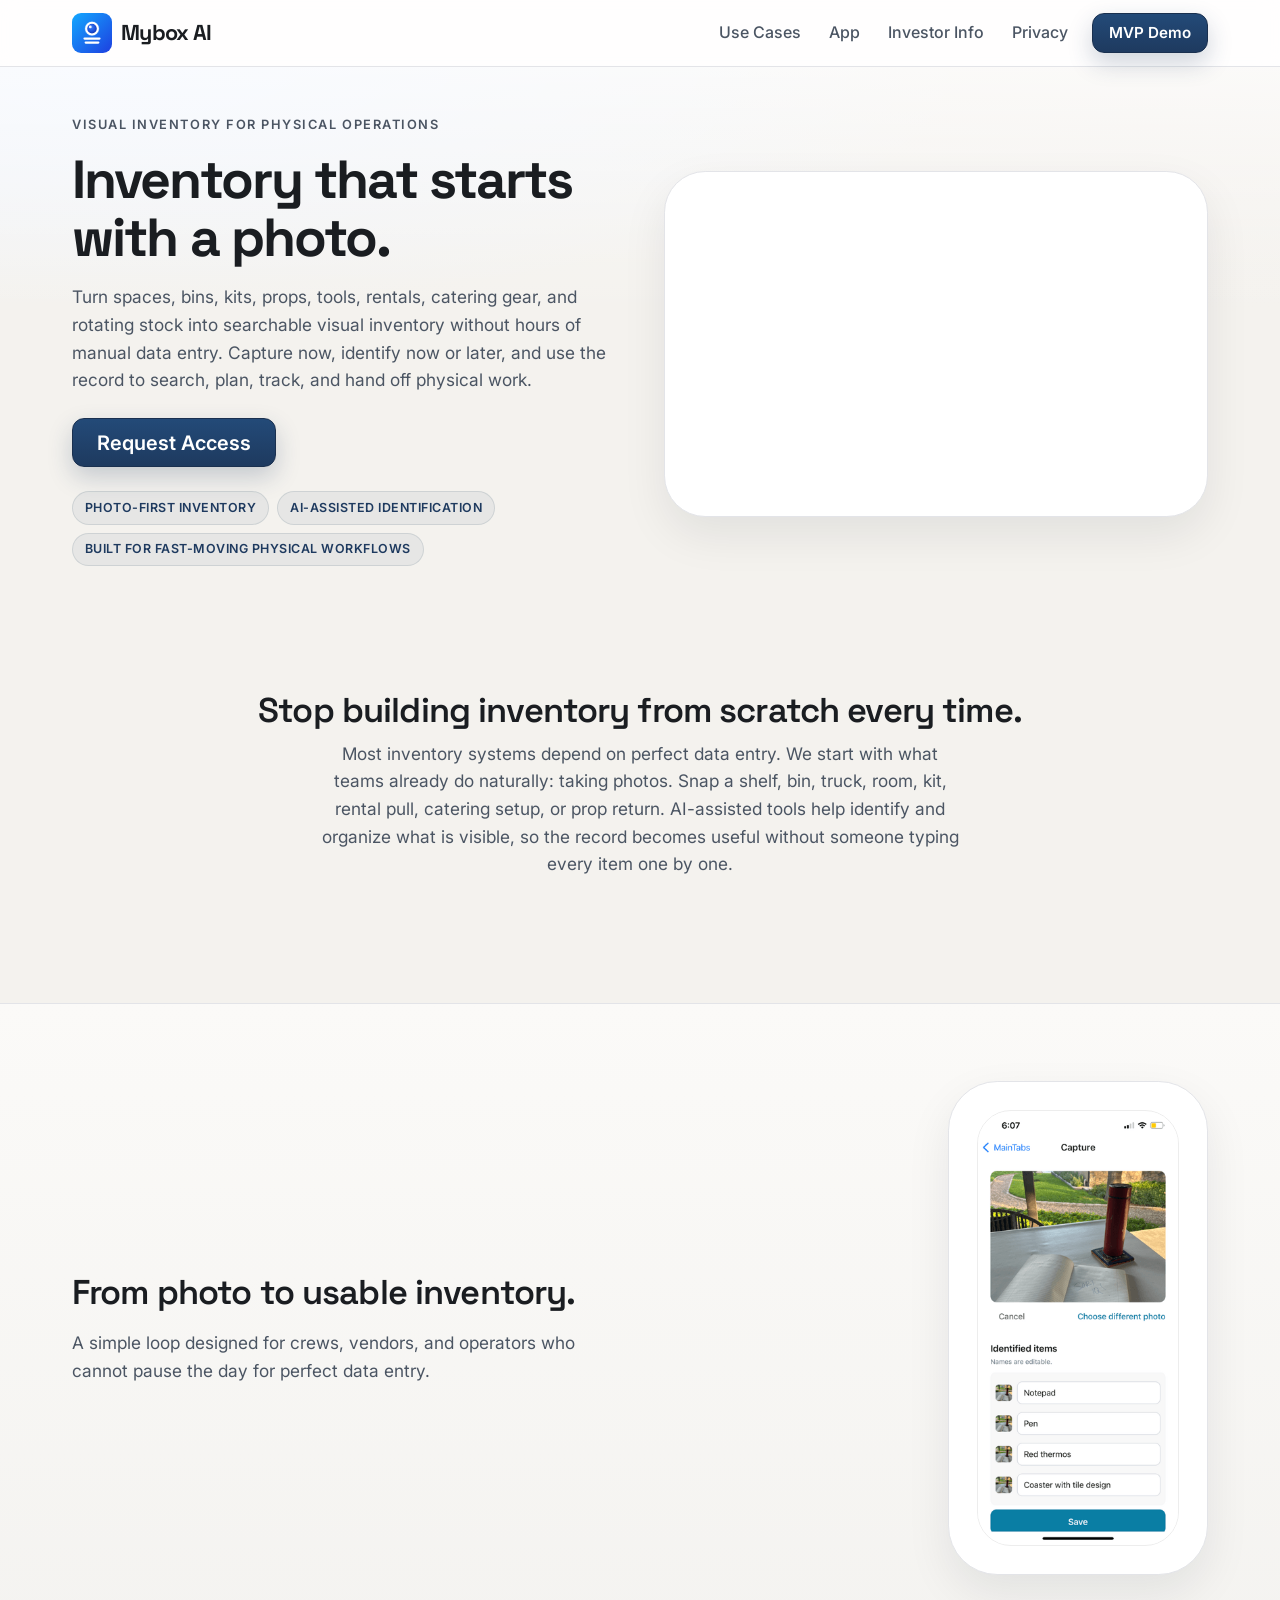
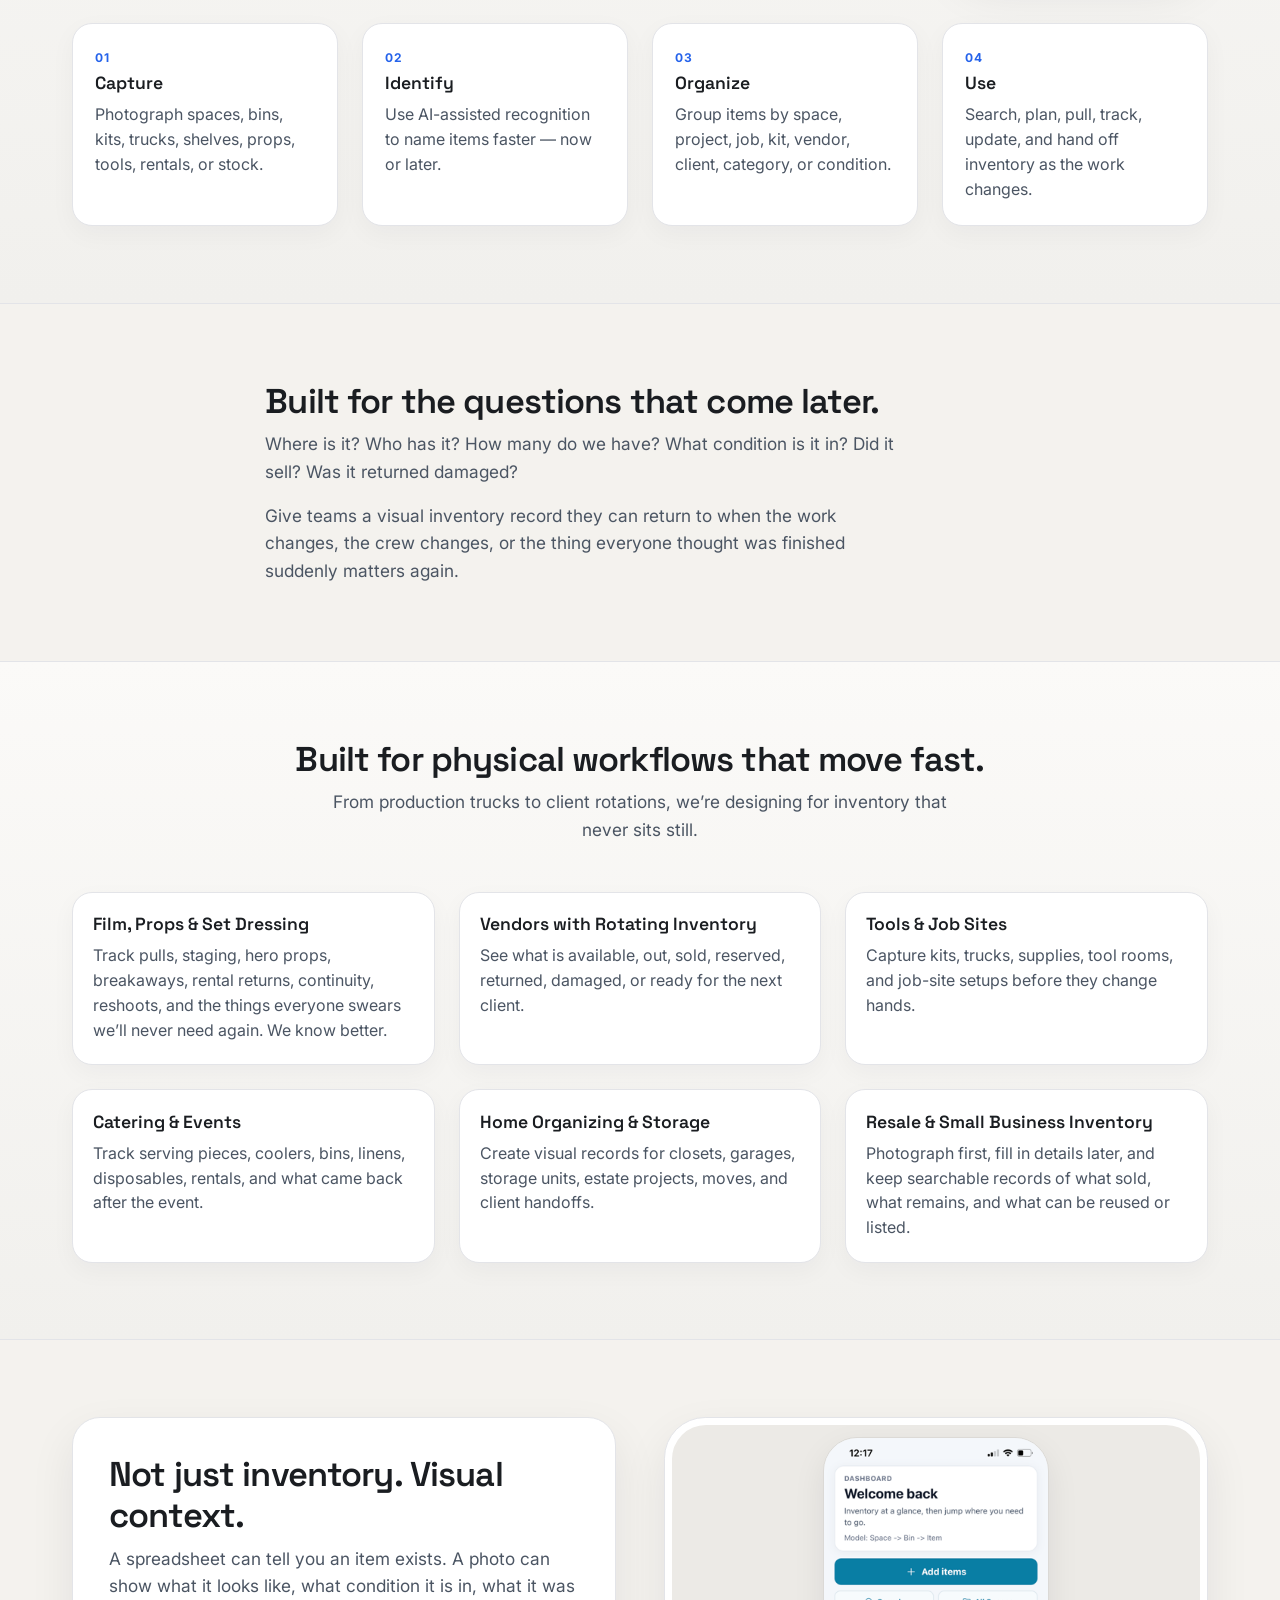
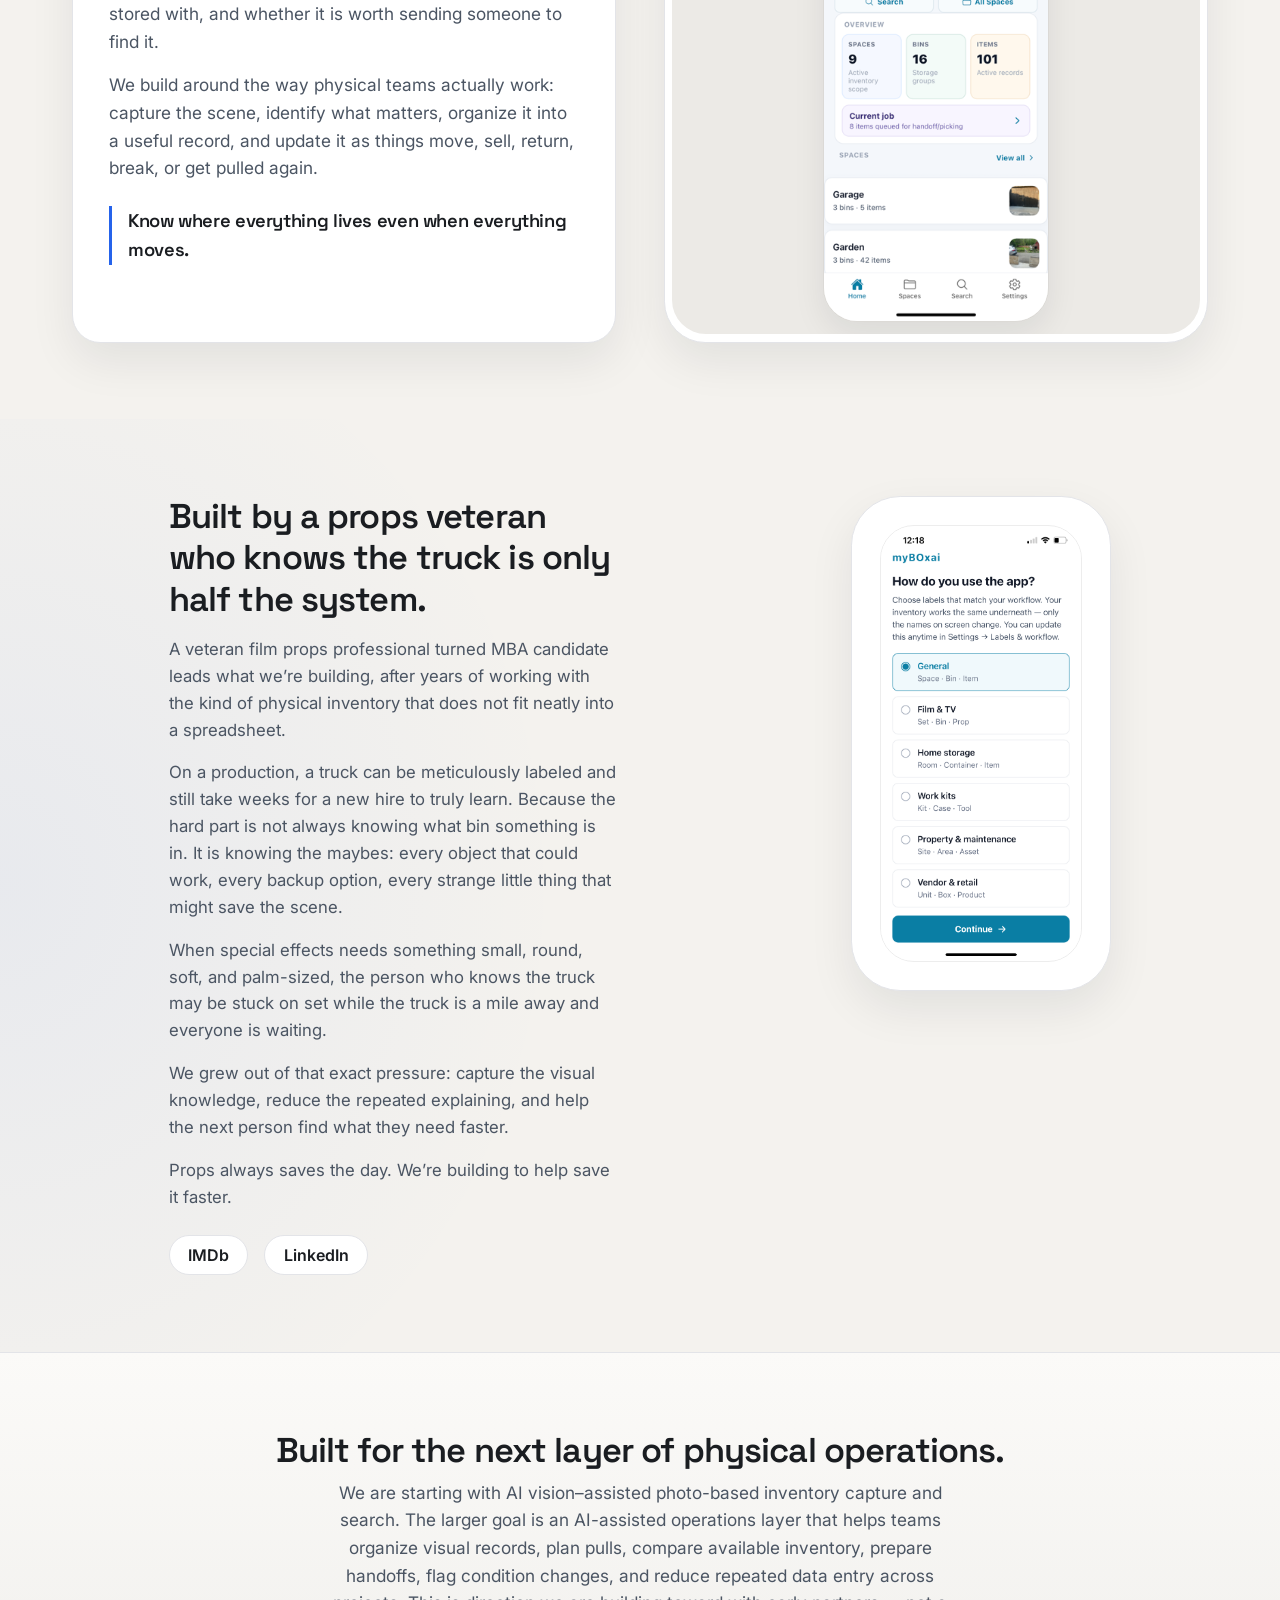
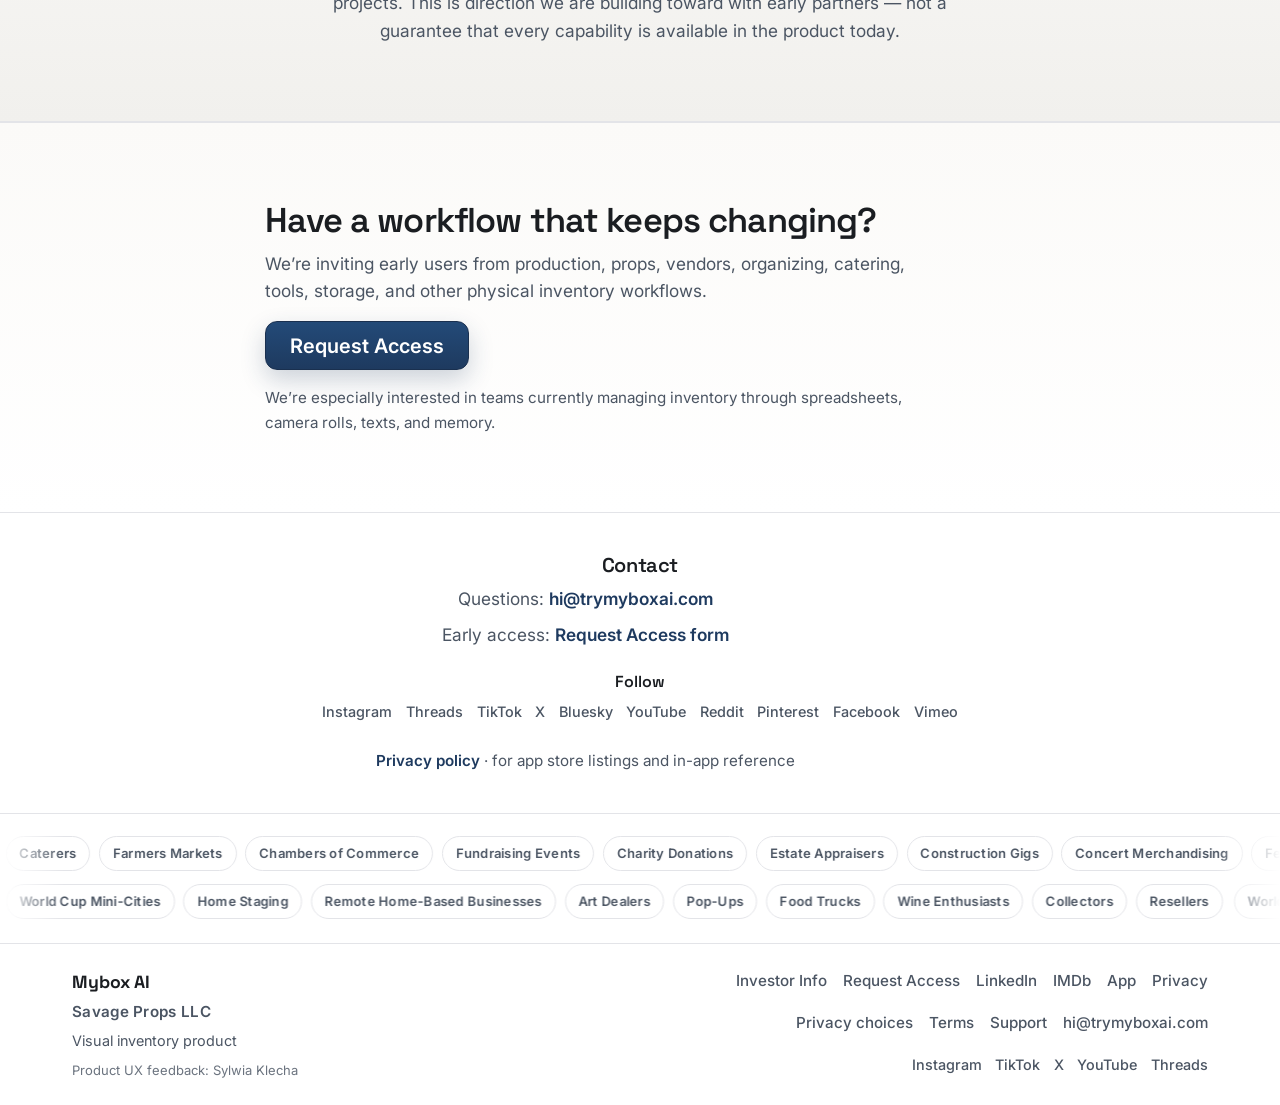
==== commit 1e91c728: "Use the shutter brand icon in the header and browser tab. Co-authored-by: Cursor <cursoragent@cursor" ====
--- a/index.html
+++ b/index.html
@@ -20,7 +20,8 @@
     integrity="sha384-QWTKZyjpPEjISv5WaRU9OFeRpok6YctnYmDr5pNlyT2bRjXh0JMhjY6hW+ALEwIH"
     crossorigin="anonymous"
   />
-  <link rel="icon" type="image/png" href="/assets/branding/app_intro_idea2.png" />
+  <link rel="icon" href="/assets/branding/myboxai-icon.svg" type="image/svg+xml" />
+  <link rel="icon" type="image/png" sizes="48x48" href="/assets/branding/favicon.png" />
   <link rel="icon" type="image/png" sizes="32x32" href="/assets/branding/favicon-32x32.png" />
   <link rel="apple-touch-icon" href="/assets/branding/apple-touch-icon.png" />
   <link rel="stylesheet" href="styles.css" />
@@ -31,7 +32,8 @@
   <header class="site-header border-bottom">
     <nav class="navbar navbar-expand-lg navbar-light site-nav" data-bs-theme="light" aria-label="Primary">
       <div class="container site-container py-2 py-lg-0">
-        <a class="navbar-brand site-brand text-decoration-none d-flex flex-column align-items-start" href="/">
+        <a class="navbar-brand site-brand text-decoration-none" href="/">
+          <img class="site-brand-mark" src="/assets/branding/myboxai-icon.svg" alt="" width="40" height="40" />
           <span class="site-wordmark">Mybox AI</span>
         </a>
         <button
--- a/styles.css
+++ b/styles.css
@@ -265,6 +265,20 @@
   margin-right: 0;
 }
 
+.site-brand {
+  display: inline-flex;
+  align-items: center;
+  gap: 0.55rem;
+}
+
+.site-brand-mark {
+  width: 40px;
+  height: 40px;
+  border-radius: 9px;
+  display: block;
+  flex: none;
+}
+
 .site-brand:focus-visible {
   outline: 2px solid var(--site-accent);
   outline-offset: 4px;
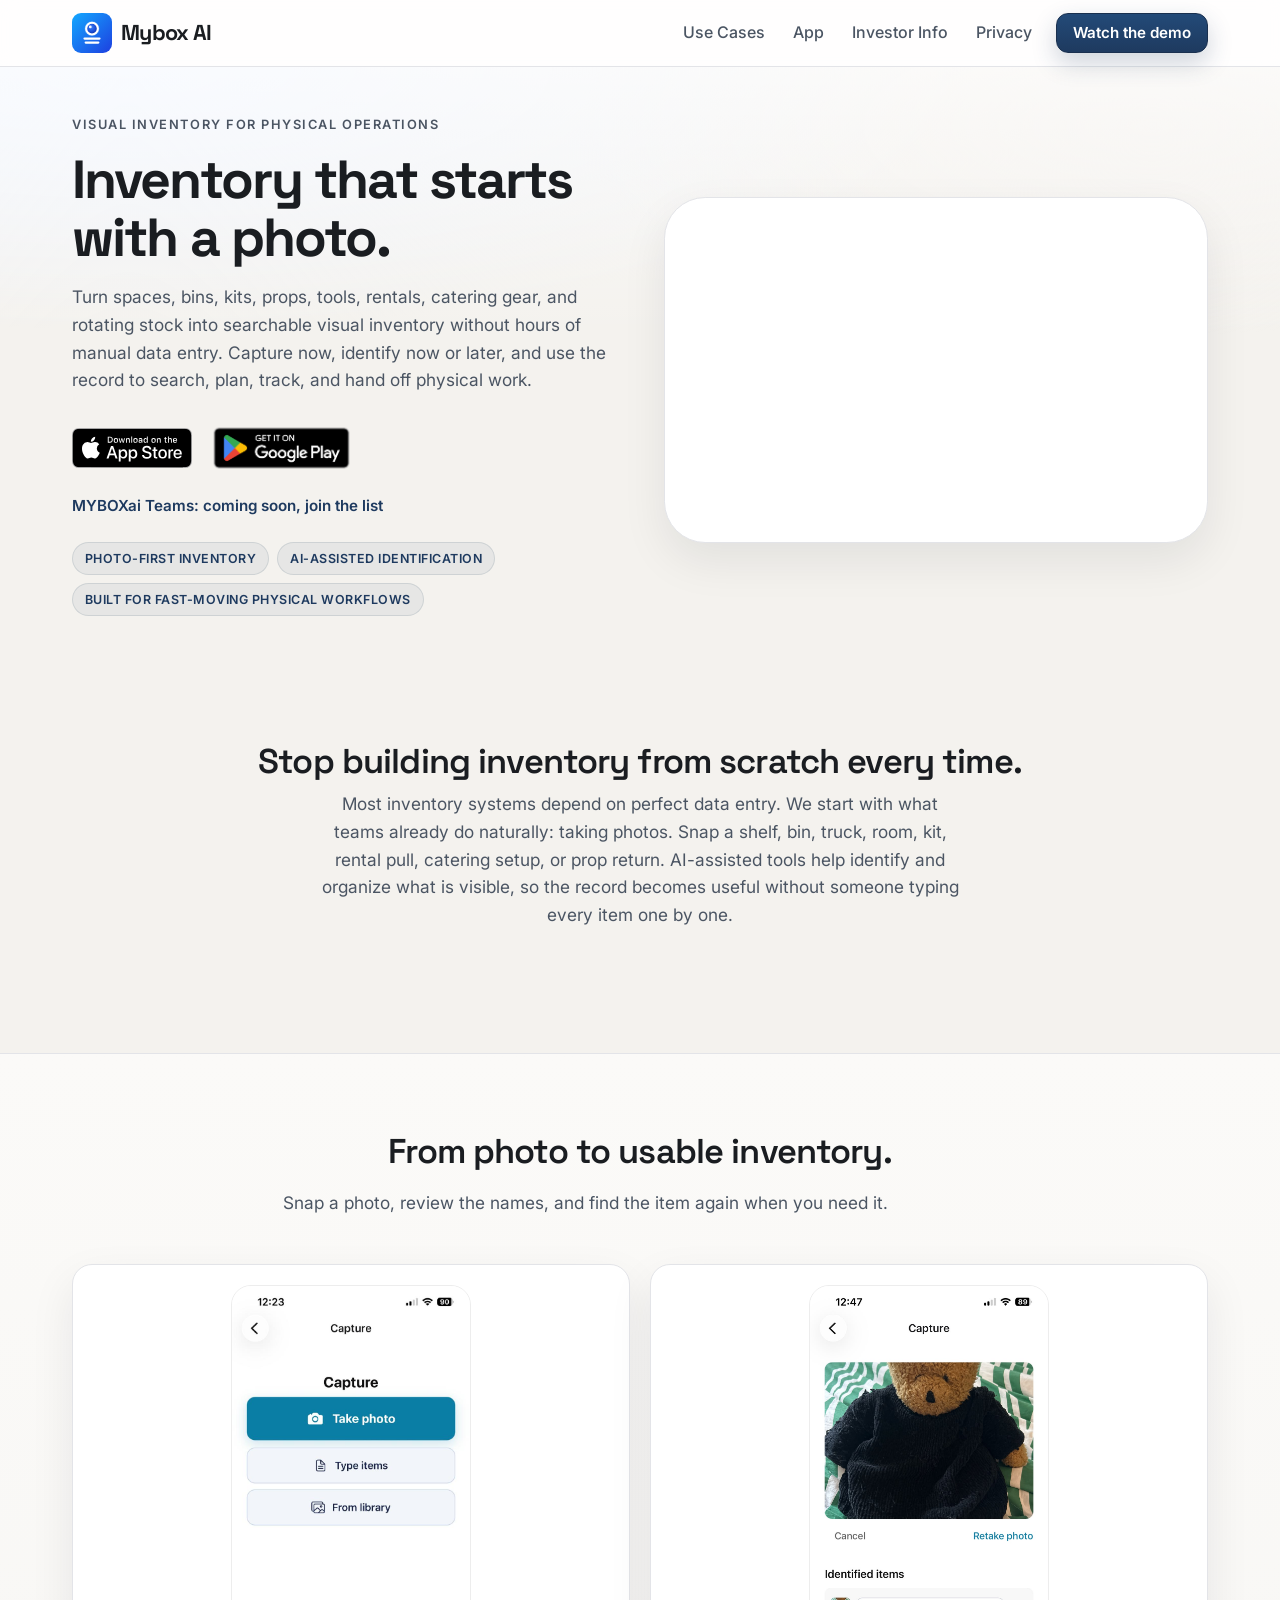
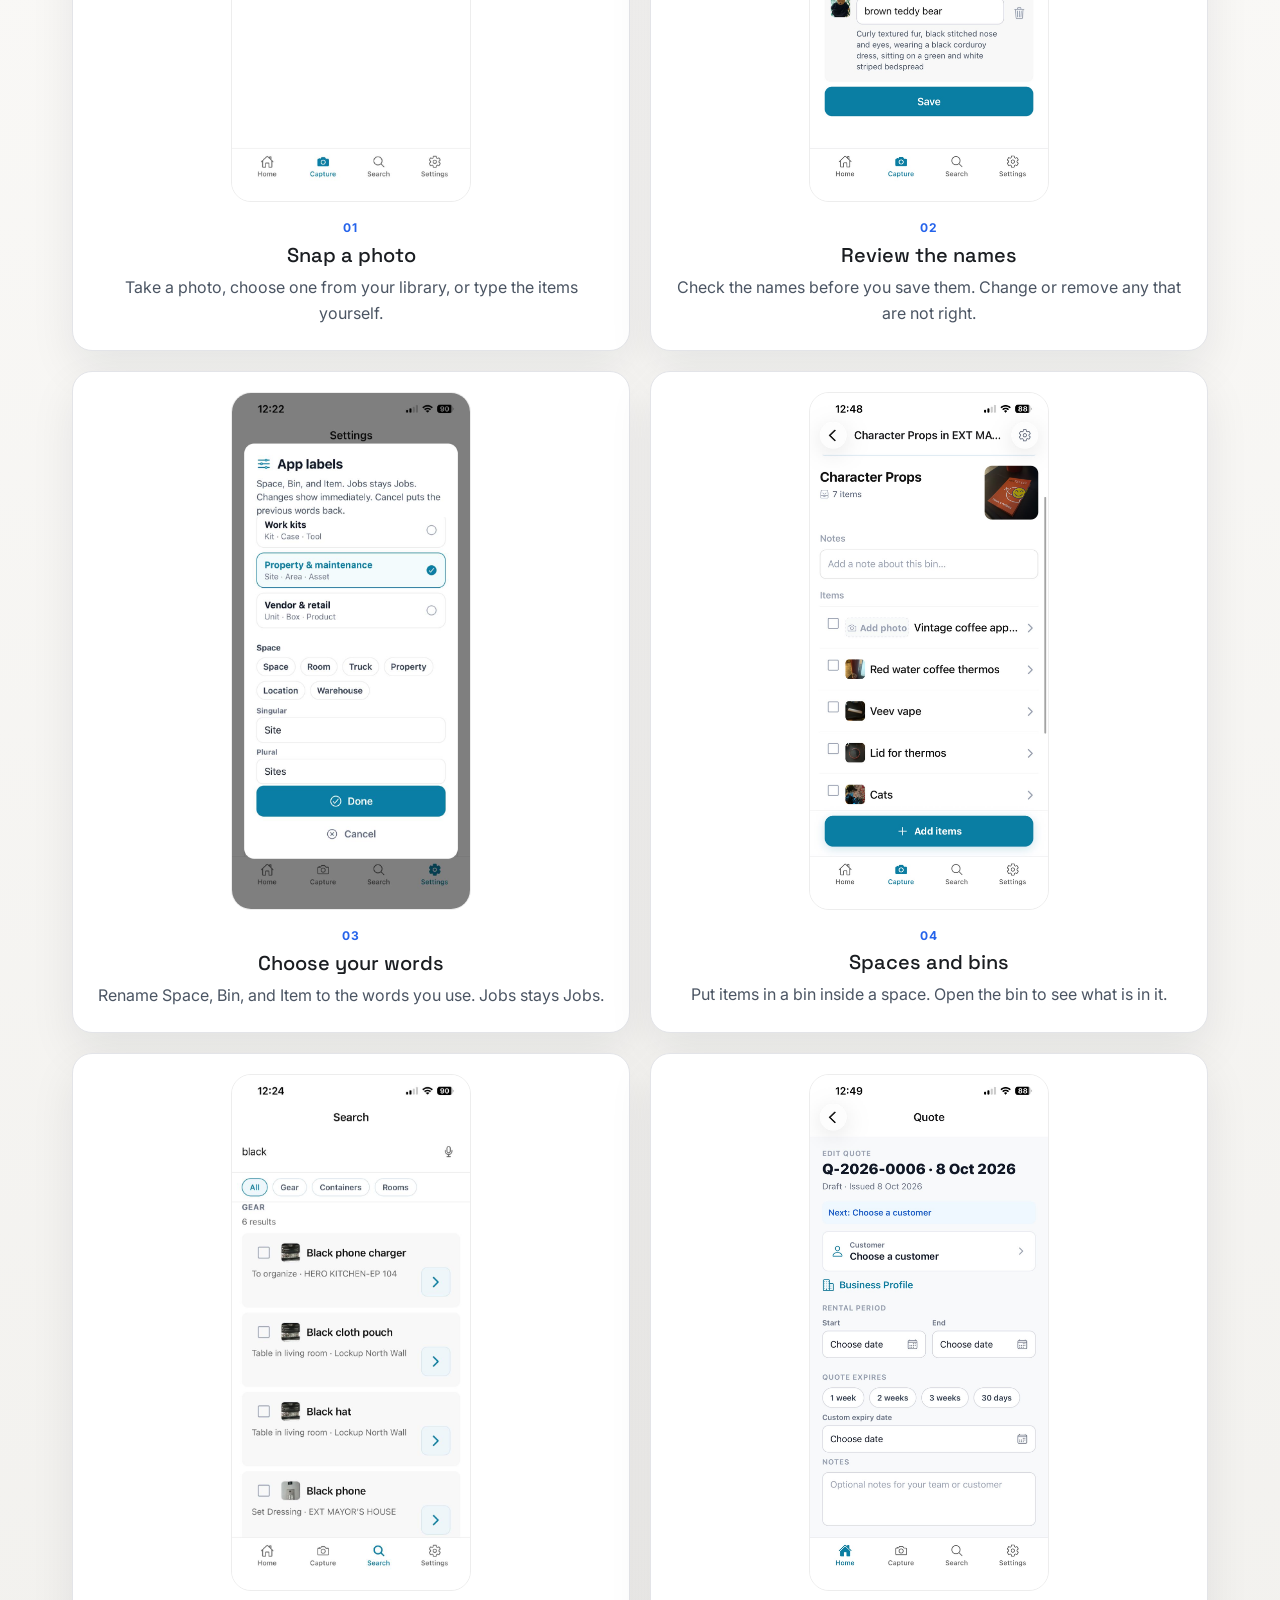
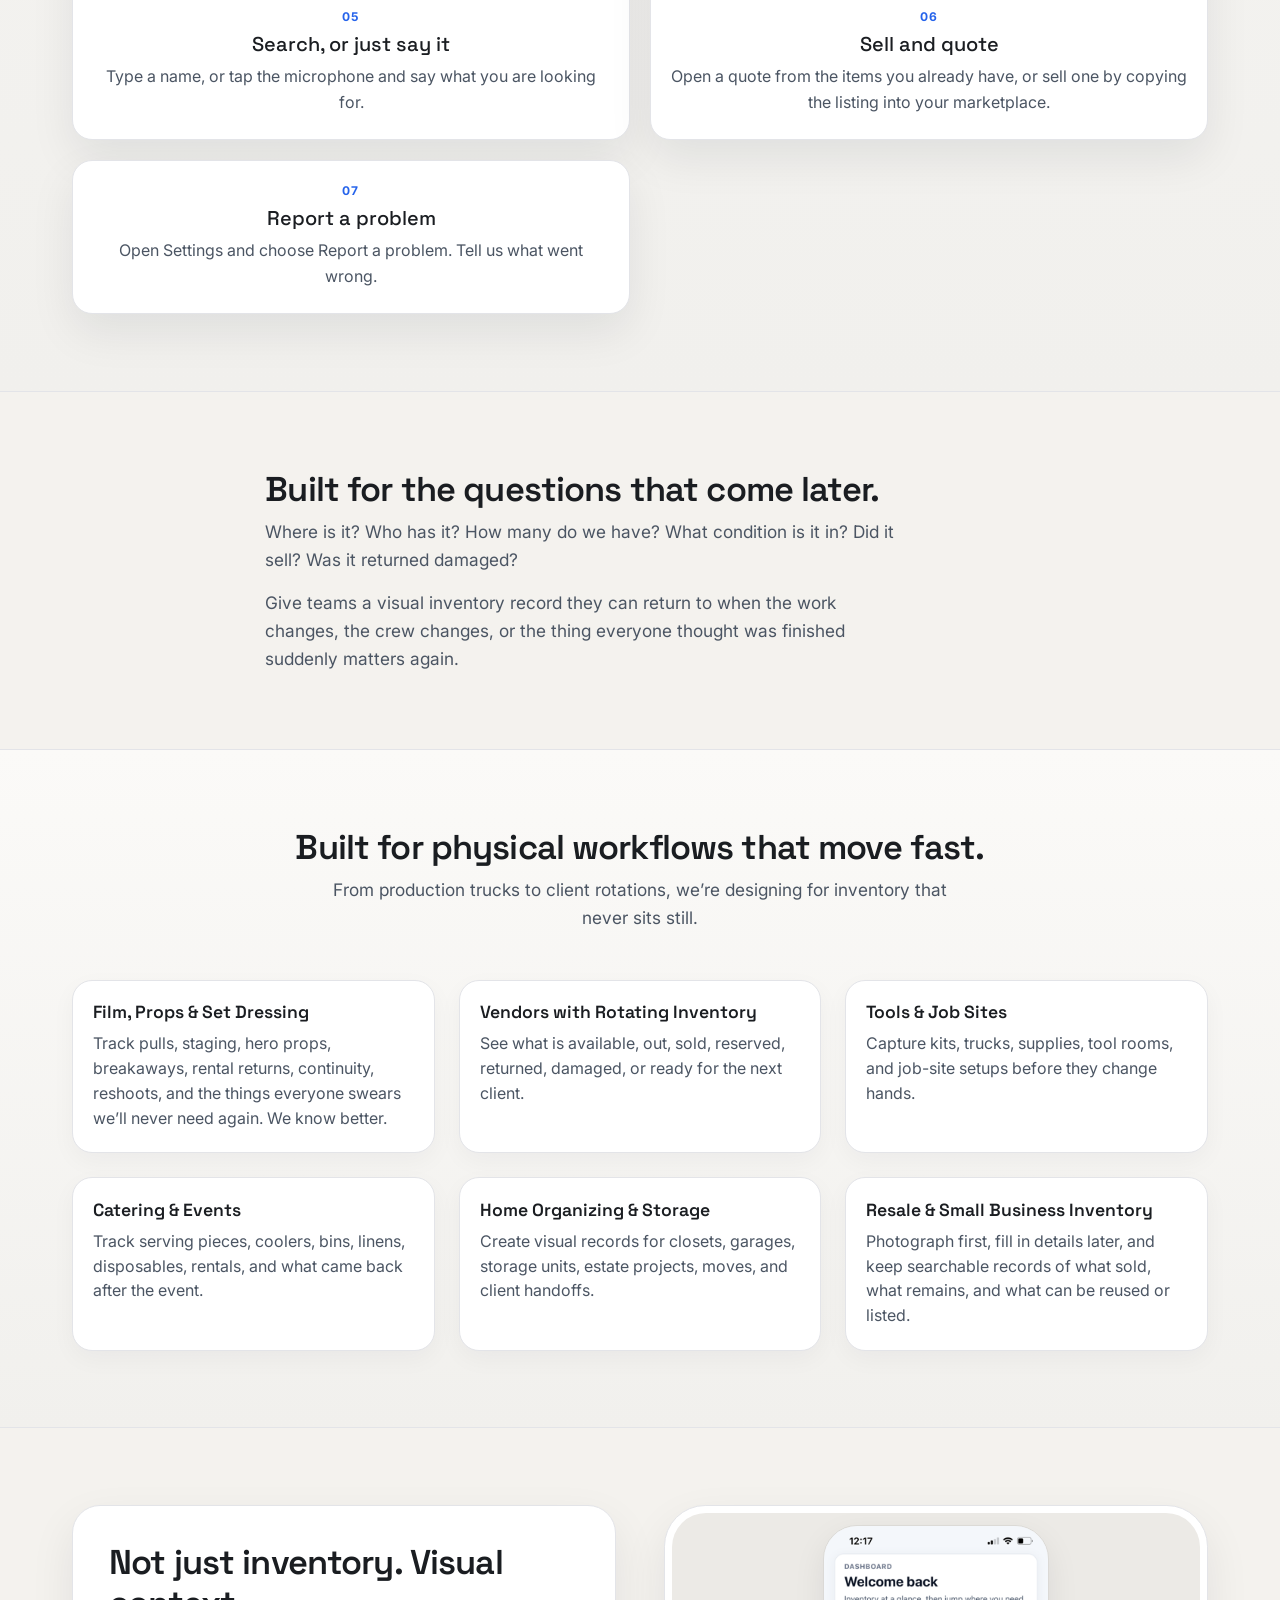
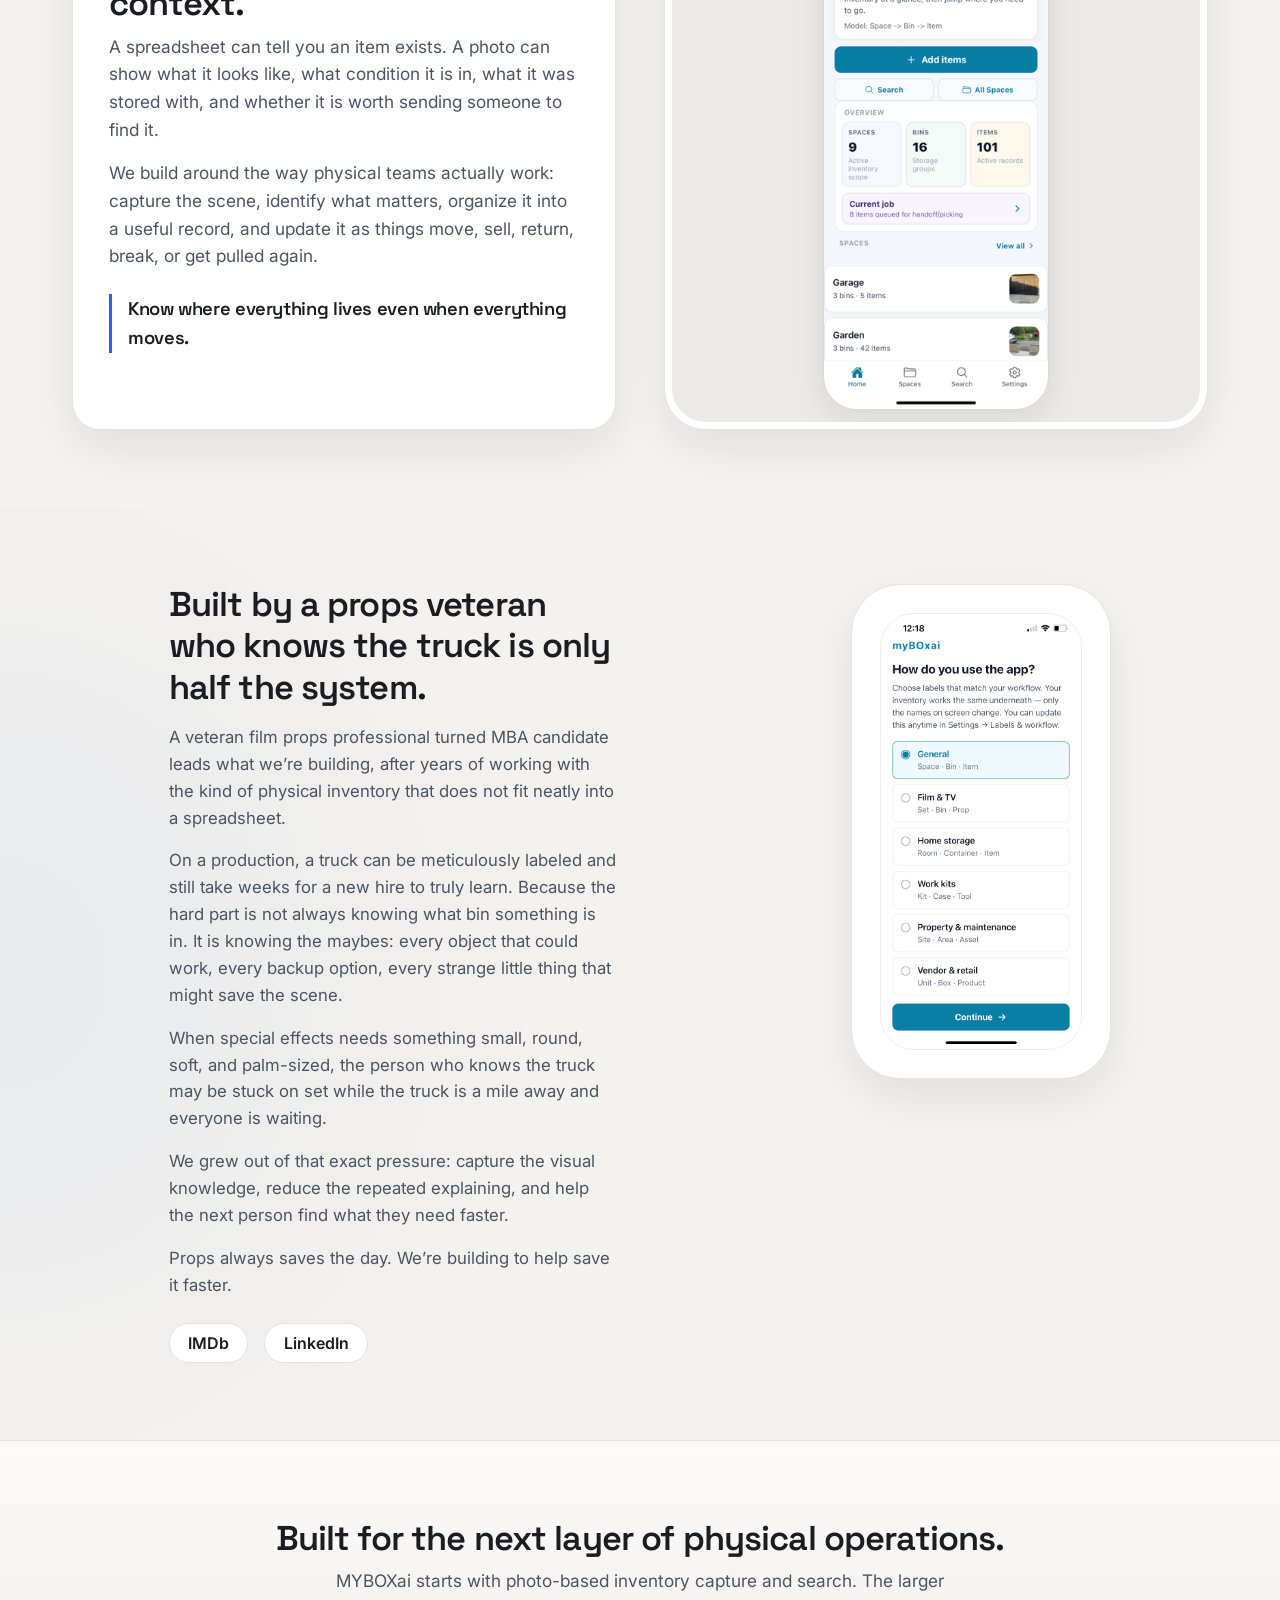
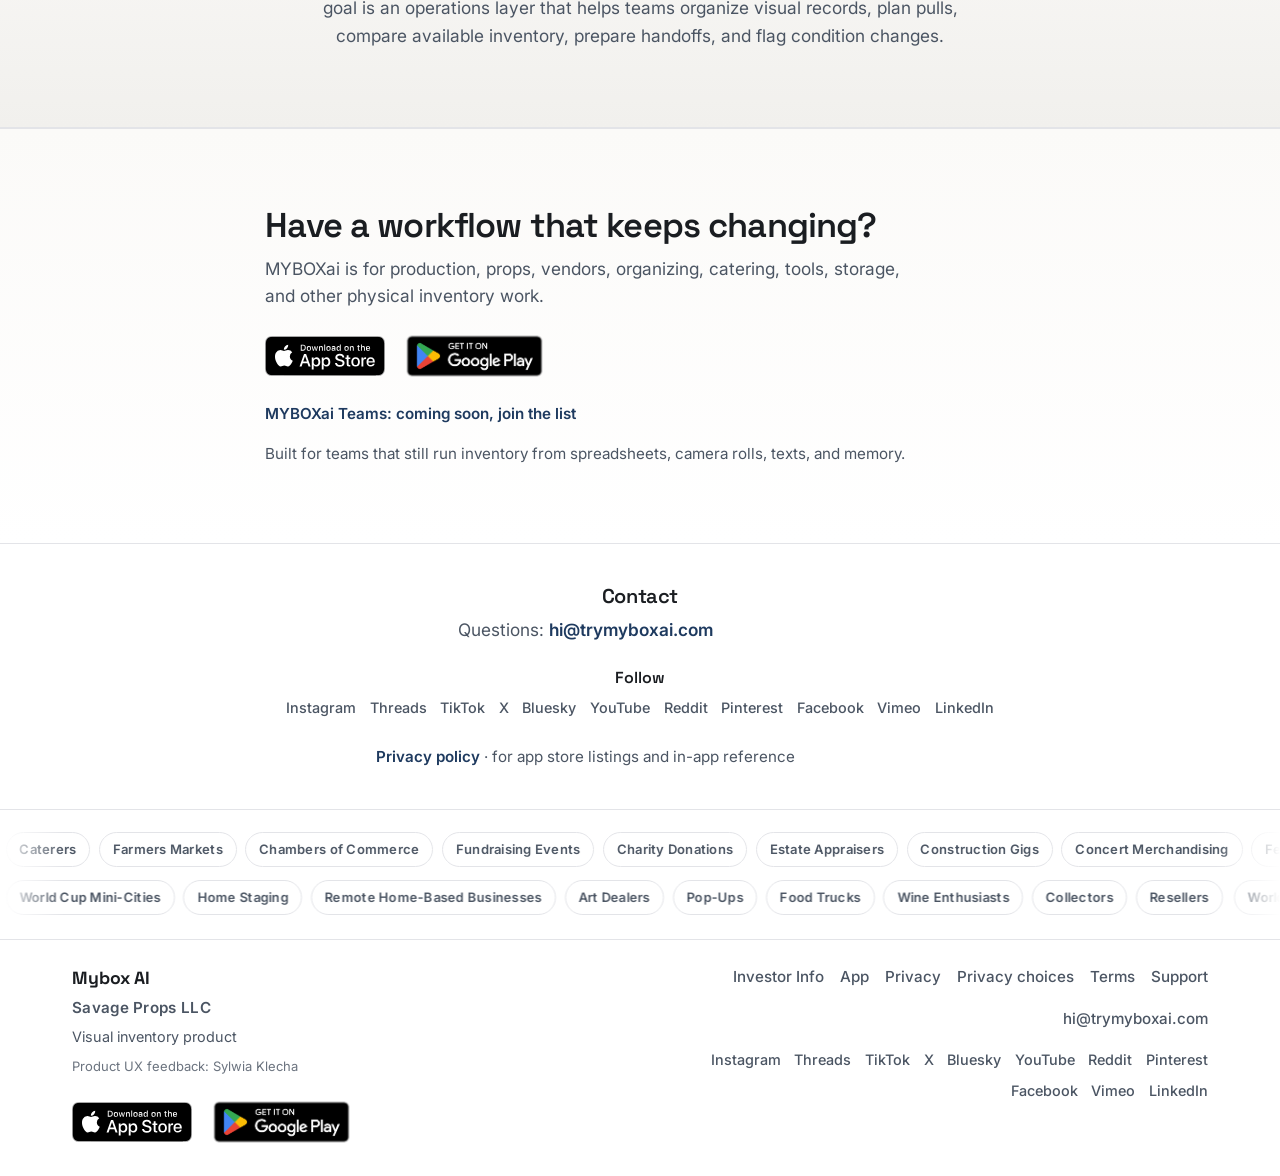
==== commit 38e5410c: "Show the live app steps and store badges on the public site. Co-authored-by: Cursor <cursoragent@cur" ====
--- a/index.html
+++ b/index.html
@@ -6,7 +6,7 @@
   <title>Mybox AI · Visual inventory for physical teams</title>
   <meta
     name="description"
-    content="We’re building photo-first, AI-assisted visual inventory for teams managing physical items across spaces, jobs, rentals, and handoffs. Watch the MVP demo."
+    content="Photo-first, AI-assisted visual inventory for teams managing physical items across spaces, jobs, rentals, and handoffs."
   />
   <link rel="preconnect" href="https://fonts.googleapis.com" />
   <link rel="preconnect" href="https://fonts.gstatic.com" crossorigin />
@@ -62,7 +62,7 @@
               <a class="nav-link site-nav-link" href="/privacy">Privacy</a>
             </li>
             <li class="nav-item ps-lg-2">
-              <a class="btn site-btn-primary site-btn-nav" href="https://vimeo.com/1203030969" target="_blank" rel="noopener noreferrer">MVP Demo</a>
+              <a class="btn site-btn-primary site-btn-nav" href="https://vimeo.com/1203030969" target="_blank" rel="noopener noreferrer">Watch the demo</a>
             </li>
           </ul>
         </div>
@@ -85,9 +85,17 @@
               inventory without hours of manual data entry. Capture now, identify now or later, and use the record to
               search, plan, track, and hand off physical work.
             </p>
-            <div class="d-flex flex-wrap gap-3 mb-4">
-              <a class="btn site-btn-primary btn-lg px-4" href="https://tally.so/r/2EyPV9?source=website_hero" target="_blank" rel="noopener noreferrer">Request Access</a>
-            </div>
+            <div class="store-badges mb-3" aria-label="Download MYBOXai">
+              <a href="https://apps.apple.com/app/id6761437816" target="_blank" rel="noopener noreferrer">
+                <img class="store-badge store-badge-apple" src="/assets/website/badges/app-store.svg" alt="Download on the App Store" width="120" height="40" />
+              </a>
+              <a href="https://play.google.com/store/apps/details?id=com.savageprops.boxai" target="_blank" rel="noopener noreferrer">
+                <img class="store-badge store-badge-google" src="/assets/website/badges/google-play.png" alt="Get it on Google Play" width="155" height="60" />
+              </a>
+            </div>
+            <p class="store-teams-link mb-4">
+              <a class="site-inline-link" href="https://tally.so/r/2EyPV9?source=website_teams" target="_blank" rel="noopener noreferrer">MYBOXai Teams: coming soon, join the list</a>
+            </p>
             <ul class="site-pill-row list-unstyled d-flex flex-wrap gap-2 mb-0" aria-label="Product highlights">
               <li><span class="site-pill">Photo-first inventory</span></li>
               <li><span class="site-pill">AI-assisted identification</span></li>
@@ -133,65 +141,57 @@
 
     <section class="site-section site-section-alt" id="how-it-works" aria-labelledby="section-flow-heading">
       <div class="container site-container">
-        <div class="row align-items-center g-4 g-lg-5 mb-4 mb-lg-5 site-how-intro-row">
-          <div class="col-lg-6">
+        <div class="row justify-content-center text-center mb-4 mb-lg-5">
+          <div class="col-xl-8">
             <h2 id="section-flow-heading" class="site-section-title mb-3">From photo to usable inventory.</h2>
             <p class="site-section-lead mb-0">
-              A simple loop designed for crews, vendors, and operators who cannot pause the day for perfect data entry.
-            </p>
-          </div>
-          <div class="col-lg-6 d-flex justify-content-center justify-content-lg-end">
-            <div class="site-welcomeback-showcase site-welcomeback-showcase--inline site-how-identified-showcase mb-0 w-100">
-              <img
-                class="site-how-identified-screen-img"
-                src="/assets/identified-screen.png"
-                width="296"
-                height="640"
-                alt="App screen identifying labeled items from a shelf photo"
-                loading="lazy"
-                decoding="async"
-              />
-            </div>
-          </div>
-        </div>
-        <div class="row g-4">
-          <div class="col-md-6 col-xl-3">
-            <article class="site-icon-card h-100">
-              <p class="site-step-kicker">01</p>
-              <h3 class="site-card-title">Capture</h3>
-              <p class="site-card-body mb-0">
-                Photograph spaces, bins, kits, trucks, shelves, props, tools, rentals, or stock.
-              </p>
-            </article>
-          </div>
-          <div class="col-md-6 col-xl-3">
-            <article class="site-icon-card h-100">
-              <p class="site-step-kicker">02</p>
-              <h3 class="site-card-title">Identify</h3>
-              <p class="site-card-body mb-0">
-                Use AI-assisted recognition to name items faster — now or later.
-              </p>
-            </article>
-          </div>
-          <div class="col-md-6 col-xl-3">
-            <article class="site-icon-card h-100">
-              <p class="site-step-kicker">03</p>
-              <h3 class="site-card-title">Organize</h3>
-              <p class="site-card-body mb-0">
-                Group items by space, project, job, kit, vendor, client, category, or condition.
-              </p>
-            </article>
-          </div>
-          <div class="col-md-6 col-xl-3">
-            <article class="site-icon-card h-100">
-              <p class="site-step-kicker">04</p>
-              <h3 class="site-card-title">Use</h3>
-              <p class="site-card-body mb-0">
-                Search, plan, pull, track, update, and hand off inventory as the work changes.
-              </p>
-            </article>
-          </div>
-        </div>
+              Snap a photo, review the names, and find the item again when you need it.
+            </p>
+          </div>
+        </div>
+        <ol class="site-steps">
+          <li class="site-step">
+            <img src="/assets/website/screens-2026-11/welcome_screen.jpeg" width="390" height="844" alt="Capture screen with Take photo, Type items, and From library" />
+            <p class="site-step-kicker">01</p>
+            <h3>Snap a photo</h3>
+            <p>Take a photo, choose one from your library, or type the items yourself.</p>
+          </li>
+          <li class="site-step">
+            <img src="/assets/website/screens-2026-11/idenitfy_items.jpeg" width="390" height="844" alt="Identified names listed right after a photo, ready to review before saving" />
+            <p class="site-step-kicker">02</p>
+            <h3>Review the names</h3>
+            <p>Check the names before you save them. Change or remove any that are not right.</p>
+          </li>
+          <li class="site-step">
+            <img src="/assets/website/screens-2026-11/custom_labels.jpeg" width="390" height="844" alt="Settings for renaming Space, Bin, and Item" />
+            <p class="site-step-kicker">03</p>
+            <h3>Choose your words</h3>
+            <p>Rename Space, Bin, and Item to the words you use. Jobs stays Jobs.</p>
+          </li>
+          <li class="site-step">
+            <img src="/assets/website/screens-2026-11/items_in_bins.jpeg" width="390" height="844" alt="A bin opened to its item list" />
+            <p class="site-step-kicker">04</p>
+            <h3>Spaces and bins</h3>
+            <p>Put items in a bin inside a space. Open the bin to see what is in it.</p>
+          </li>
+          <li class="site-step">
+            <img src="/assets/website/screens-2026-11/search_field.jpeg" width="390" height="844" alt="Search results with a microphone for voice search" />
+            <p class="site-step-kicker">05</p>
+            <h3>Search, or just say it</h3>
+            <p>Type a name, or tap the microphone and say what you are looking for.</p>
+          </li>
+          <li class="site-step">
+            <img src="/assets/website/screens-2026-11/create_inventory_based_quotes.jpeg" width="390" height="844" alt="An open quote built from inventory" />
+            <p class="site-step-kicker">06</p>
+            <h3>Sell and quote</h3>
+            <p>Open a quote from the items you already have, or sell one by copying the listing into your marketplace.</p>
+          </li>
+          <li class="site-step">
+            <p class="site-step-kicker">07</p>
+            <h3>Report a problem</h3>
+            <p>Open Settings and choose Report a problem. Tell us what went wrong.</p>
+          </li>
+        </ol>
       </div>
     </section>
 
@@ -383,11 +383,9 @@
           <div class="col-xl-9 text-center">
             <h2 id="section-future-heading" class="site-section-title">Built for the next layer of physical operations.</h2>
             <p class="site-section-lead mx-auto mb-0">
-              We are starting with AI vision–assisted photo-based inventory capture and search. The larger goal is an
-              AI-assisted operations layer that helps teams organize visual records, plan pulls, compare available
-              inventory, prepare handoffs, flag condition changes, and reduce repeated data entry across projects. This is
-              direction we are building toward with early partners — not a guarantee that every capability is available in
-              the product today.
+              MYBOXai starts with photo-based inventory capture and search. The larger goal is an
+              operations layer that helps teams organize visual records, plan pulls, compare available
+              inventory, prepare handoffs, and flag condition changes.
             </p>
           </div>
         </div>
@@ -400,15 +398,21 @@
           <div class="col-lg-10 col-xl-8">
             <h2 id="final-cta-heading" class="site-section-title">Have a workflow that keeps changing?</h2>
             <p class="site-section-lead mx-auto mx-lg-0">
-              We’re inviting early users from production, props, vendors, organizing, catering, tools, storage, and other
-              physical inventory workflows.
-            </p>
-            <a class="btn site-btn-primary btn-lg px-4 mb-3" href="https://tally.so/r/2EyPV9?source=website_cta" target="_blank" rel="noopener noreferrer">
-              Request Access
-            </a>
+              MYBOXai is for production, props, vendors, organizing, catering, tools, storage, and other physical inventory work.
+            </p>
+            <div class="store-badges mb-3 justify-content-center justify-content-lg-start">
+              <a href="https://apps.apple.com/app/id6761437816" target="_blank" rel="noopener noreferrer">
+                <img class="store-badge store-badge-apple" src="/assets/website/badges/app-store.svg" alt="Download on the App Store" width="120" height="40" />
+              </a>
+              <a href="https://play.google.com/store/apps/details?id=com.savageprops.boxai" target="_blank" rel="noopener noreferrer">
+                <img class="store-badge store-badge-google" src="/assets/website/badges/google-play.png" alt="Get it on Google Play" width="155" height="60" />
+              </a>
+            </div>
+            <p class="store-teams-link mb-3">
+              <a class="site-inline-link" href="https://tally.so/r/2EyPV9?source=website_teams" target="_blank" rel="noopener noreferrer">MYBOXai Teams: coming soon, join the list</a>
+            </p>
             <p class="site-section-lead small mb-0 mx-auto mx-lg-0">
-              We’re especially interested in teams currently managing inventory through spreadsheets, camera rolls, texts,
-              and memory.
+              Built for teams that still run inventory from spreadsheets, camera rolls, texts, and memory.
             </p>
           </div>
         </div>
@@ -423,10 +427,6 @@
             <p class="site-section-lead mb-2">
               Questions:
               <a class="site-inline-link" href="mailto:hi@trymyboxai.com">hi@trymyboxai.com</a>
-            </p>
-            <p class="site-section-lead mb-2">
-              Early access:
-              <a class="site-inline-link" href="https://tally.so/r/2EyPV9?source=website_contact" target="_blank" rel="noopener noreferrer">Request Access form</a>
             </p>
             <p class="site-contact-title h6 mt-4 mb-2">Follow</p>
             <ul class="site-social-links list-unstyled mb-4" aria-label="MyBox AI social profiles">
@@ -440,6 +440,7 @@
               <li><a href="https://pinterest.com/MyBoxApp" target="_blank" rel="noopener noreferrer">Pinterest</a></li>
               <li><a href="https://www.facebook.com/profile.php?id=61591992450174" target="_blank" rel="noopener noreferrer">Facebook</a></li>
               <li><a href="https://vimeo.com/user261186864" target="_blank" rel="noopener noreferrer">Vimeo</a></li>
+              <li><a href="https://www.linkedin.com/in/nicholewleklinski/" target="_blank" rel="noopener noreferrer">LinkedIn</a></li>
             </ul>
             <p class="site-section-lead small mb-0">
               <a class="site-inline-link" href="/privacy">Privacy policy</a>
@@ -518,21 +519,22 @@
           <p class="site-footer-brand mb-1">Mybox AI</p>
           <p class="site-footer-company mb-1">Savage Props LLC</p>
           <p class="site-footer-meta mb-2">Visual inventory product</p>
-          <p class="footer-ux-credit mb-0">
+          <p class="footer-ux-credit mb-3">
             Product UX feedback:
             <a href="https://www.sylwiaklecha.com/" target="_blank" rel="noopener noreferrer">Sylwia Klecha</a>
           </p>
+          <div class="store-badges">
+            <a href="https://apps.apple.com/app/id6761437816" target="_blank" rel="noopener noreferrer">
+              <img class="store-badge store-badge-apple" src="/assets/website/badges/app-store.svg" alt="Download on the App Store" width="120" height="40" />
+            </a>
+            <a href="https://play.google.com/store/apps/details?id=com.savageprops.boxai" target="_blank" rel="noopener noreferrer">
+              <img class="store-badge store-badge-google" src="/assets/website/badges/google-play.png" alt="Get it on Google Play" width="155" height="60" />
+            </a>
+          </div>
         </div>
         <div class="col-md-6">
           <ul class="site-footer-links list-unstyled mb-3 d-flex flex-column flex-md-row flex-md-wrap gap-md-3 justify-content-md-end">
             <li><a href="/investor">Investor Info</a></li>
-            <li><a href="https://tally.so/r/2EyPV9?source=website_footer" target="_blank" rel="noopener noreferrer">Request Access</a></li>
-            <li>
-              <a href="https://www.linkedin.com/in/nicholewleklinski/" target="_blank" rel="noopener noreferrer">LinkedIn</a>
-            </li>
-            <li>
-              <a href="https://www.imdb.com/name/nm1980251/?ref_=fn_t_1" target="_blank" rel="noopener noreferrer">IMDb</a>
-            </li>
             <li><a href="/app">App</a></li>
             <li><a href="/privacy">Privacy</a></li>
             <li><a href="/privacy-choices">Privacy choices</a></li>
@@ -540,12 +542,18 @@
             <li><a href="/support">Support</a></li>
             <li><a href="mailto:hi@trymyboxai.com">hi@trymyboxai.com</a></li>
           </ul>
-          <ul class="site-social-links site-social-links--footer list-unstyled mb-0" aria-label="MyBox AI social profiles">
+          <ul class="site-social-links site-social-links--footer list-unstyled mb-0" aria-label="MYBOXai social profiles">
             <li><a href="https://instagram.com/myboxai" target="_blank" rel="noopener noreferrer">Instagram</a></li>
+            <li><a href="https://threads.net/@myboxai" target="_blank" rel="noopener noreferrer">Threads</a></li>
             <li><a href="https://tiktok.com/@myboxai" target="_blank" rel="noopener noreferrer">TikTok</a></li>
             <li><a href="https://x.com/myboxai" target="_blank" rel="noopener noreferrer">X</a></li>
+            <li><a href="https://bsky.app/profile/myboxai.bsky.social" target="_blank" rel="noopener noreferrer">Bluesky</a></li>
             <li><a href="https://youtube.com/@myboxapp" target="_blank" rel="noopener noreferrer">YouTube</a></li>
-            <li><a href="https://threads.net/@myboxai" target="_blank" rel="noopener noreferrer">Threads</a></li>
+            <li><a href="https://reddit.com/user/MyBoxApp" target="_blank" rel="noopener noreferrer">Reddit</a></li>
+            <li><a href="https://pinterest.com/MyBoxApp" target="_blank" rel="noopener noreferrer">Pinterest</a></li>
+            <li><a href="https://www.facebook.com/profile.php?id=61591992450174" target="_blank" rel="noopener noreferrer">Facebook</a></li>
+            <li><a href="https://vimeo.com/user261186864" target="_blank" rel="noopener noreferrer">Vimeo</a></li>
+            <li><a href="https://www.linkedin.com/in/nicholewleklinski/" target="_blank" rel="noopener noreferrer">LinkedIn</a></li>
           </ul>
         </div>
       </div>
--- a/styles.css
+++ b/styles.css
@@ -1152,6 +1152,75 @@
   }
 }
 
+.store-badges {
+  display: flex;
+  flex-wrap: wrap;
+  align-items: center;
+  gap: 0.35rem 0.75rem;
+}
+
+.store-badge {
+  display: block;
+  width: auto;
+}
+
+.store-badge-apple {
+  height: 40px;
+}
+
+.store-badge-google {
+  height: 60px;
+}
+
+.store-teams-link {
+  margin-top: 0.85rem;
+  margin-bottom: 0;
+  font-size: 0.95rem;
+}
+
+.site-steps {
+  display: grid;
+  grid-template-columns: repeat(2, minmax(0, 1fr));
+  gap: 1.25rem;
+  list-style: none;
+  padding: 0;
+  margin: 0;
+}
+
+.site-step {
+  background: var(--site-surface);
+  border: 1px solid var(--site-border);
+  border-radius: var(--site-radius-lg);
+  box-shadow: var(--site-shadow);
+  padding: 1.25rem 1.25rem 1.5rem;
+  text-align: center;
+}
+
+.site-step img {
+  width: min(100%, 240px);
+  height: auto;
+  border-radius: 1.25rem;
+  border: 1px solid rgba(26, 29, 33, 0.08);
+  margin: 0 auto 1rem;
+}
+
+.site-step h3 {
+  font-family: var(--site-font-heading);
+  font-size: 1.25rem;
+  margin-bottom: 0.5rem;
+}
+
+.site-step p:last-child {
+  color: var(--site-muted);
+  margin-bottom: 0;
+}
+
+@media (max-width: 991px) {
+  .site-steps {
+    grid-template-columns: 1fr;
+  }
+}
+
 /* Investor page shared shell */
 
 .investor-shell {
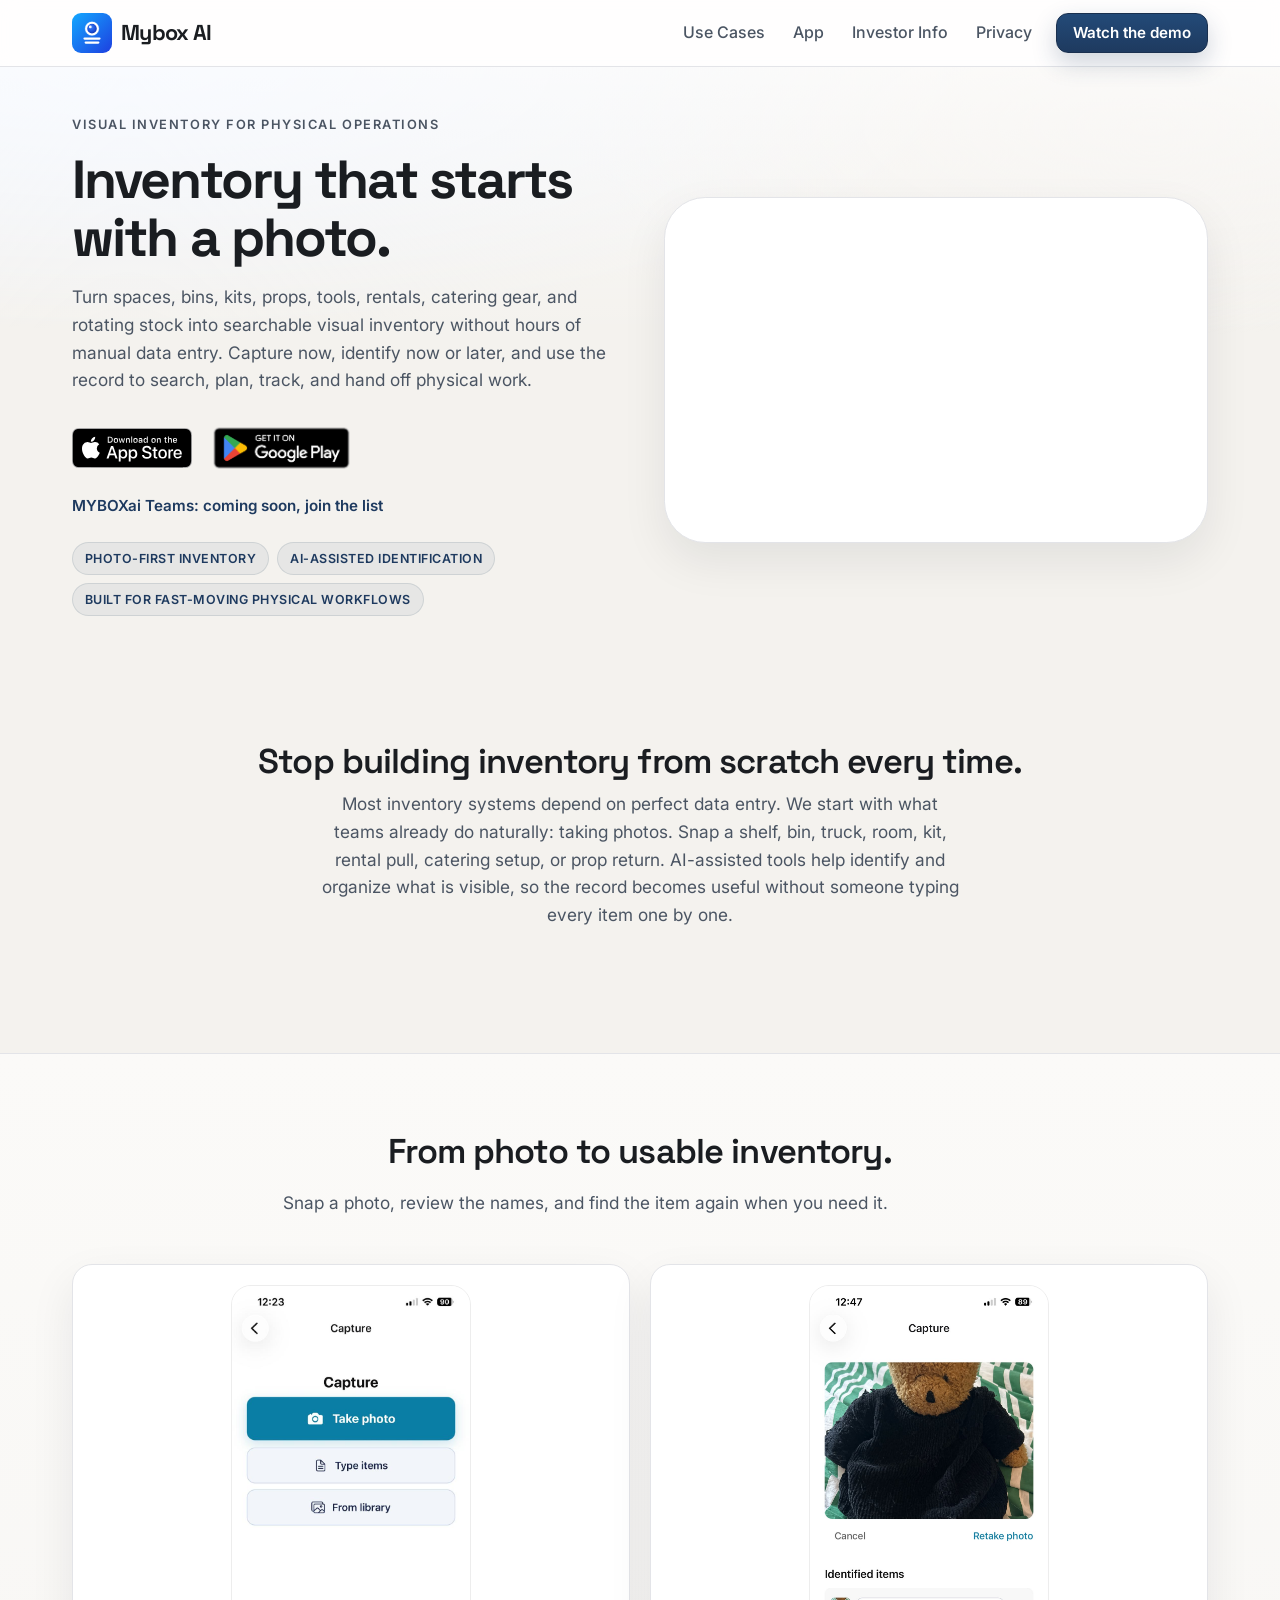
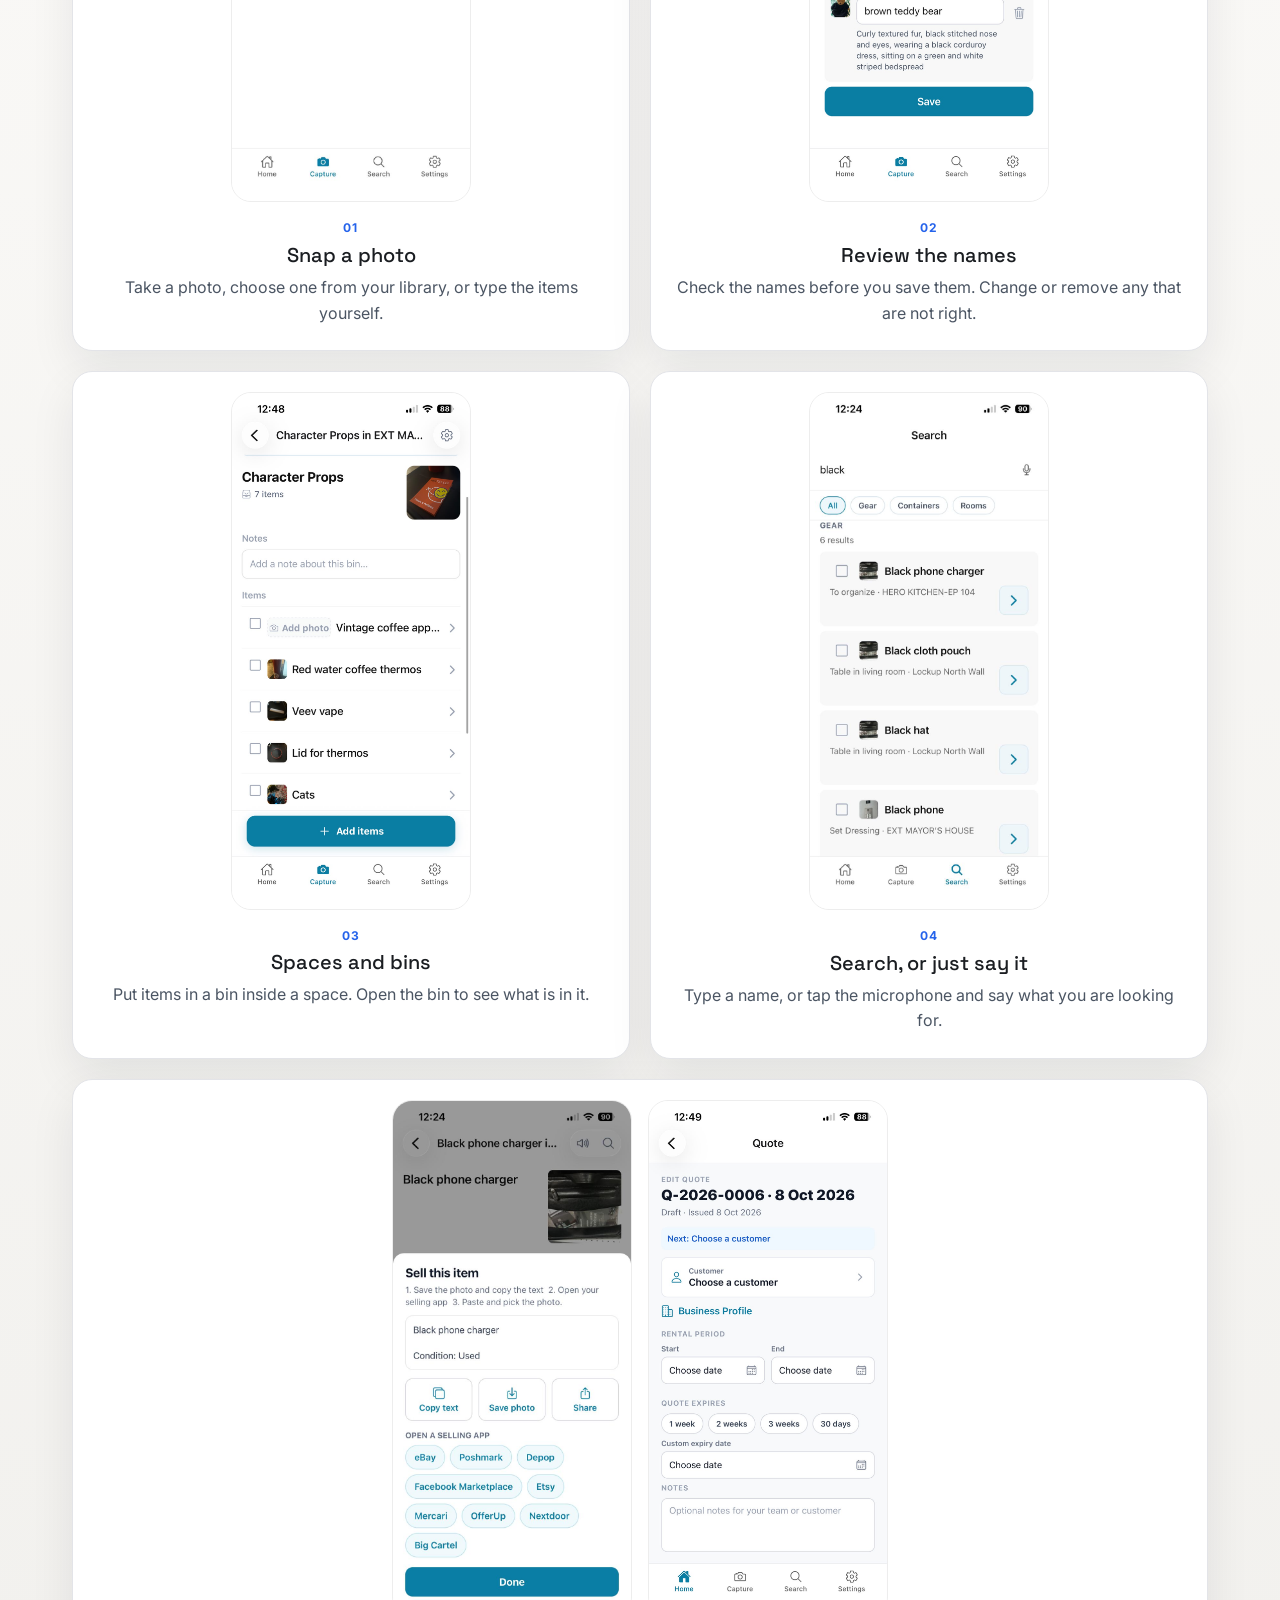
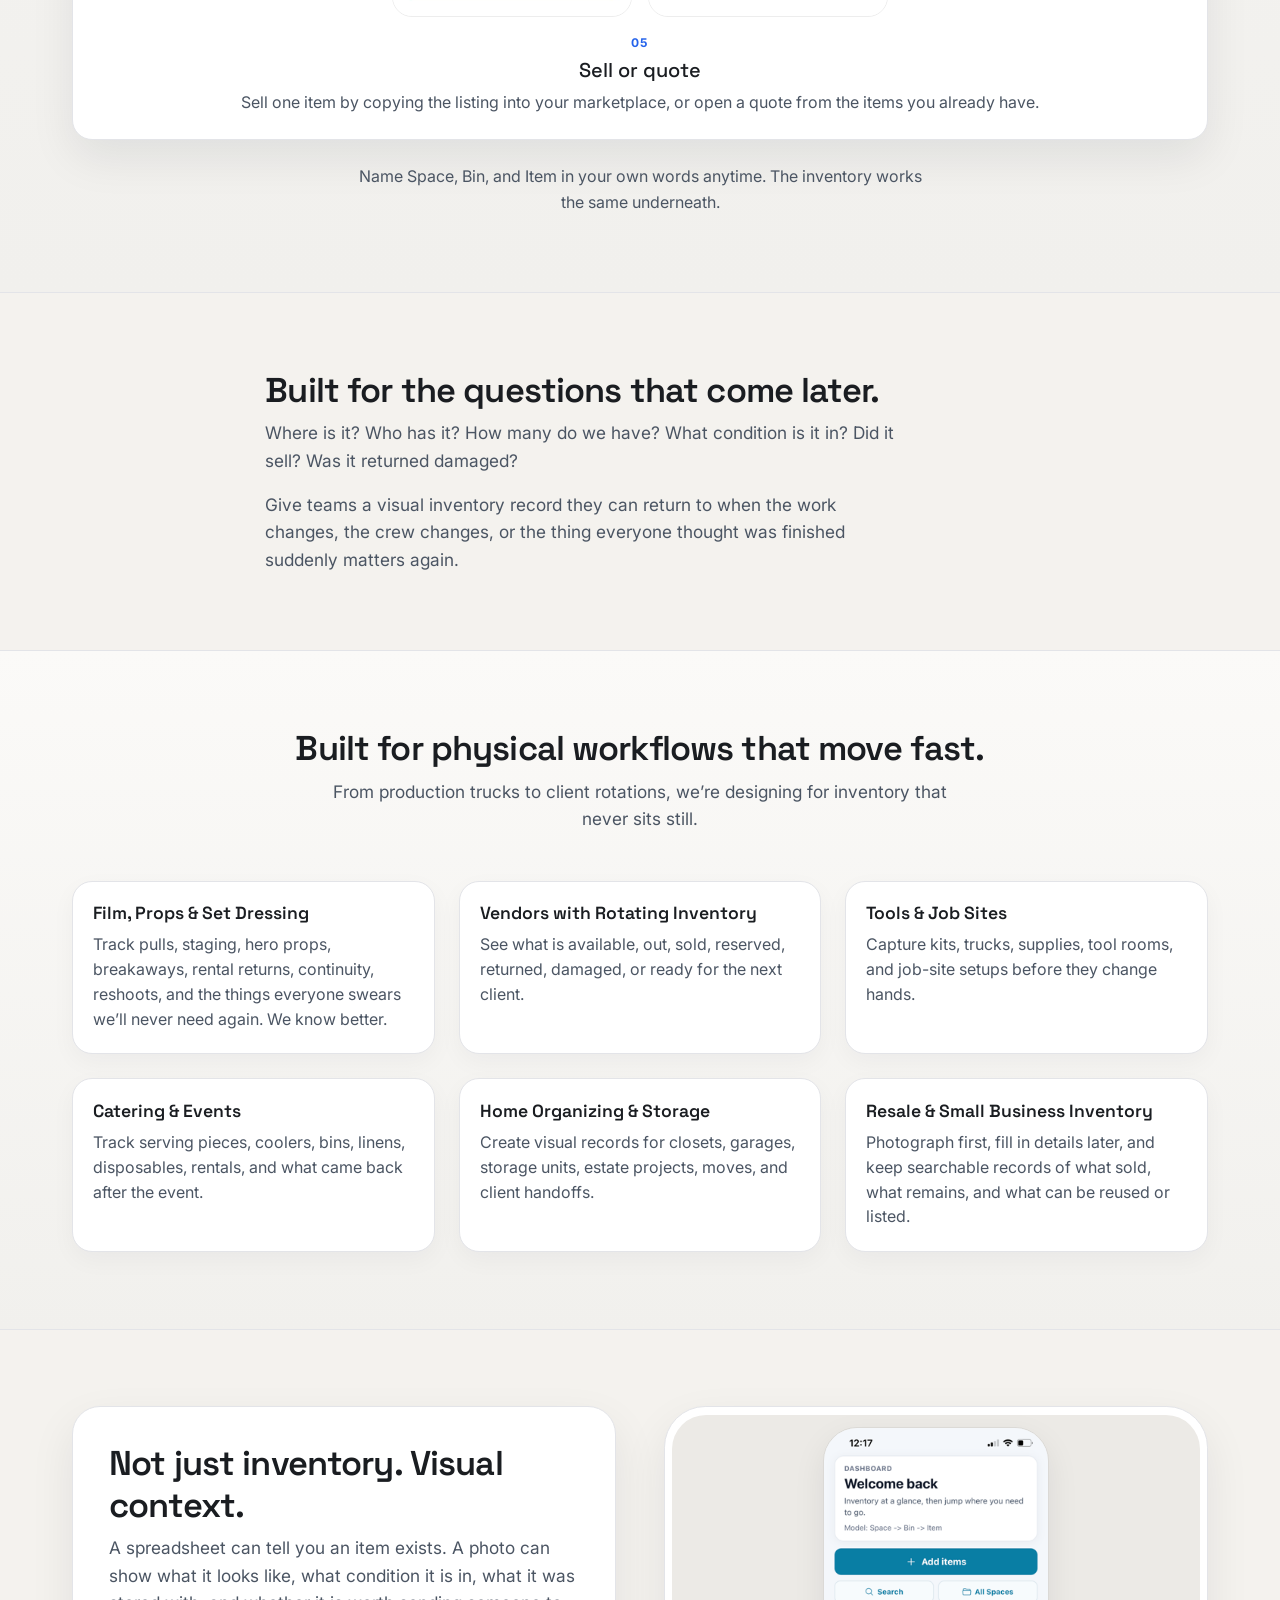
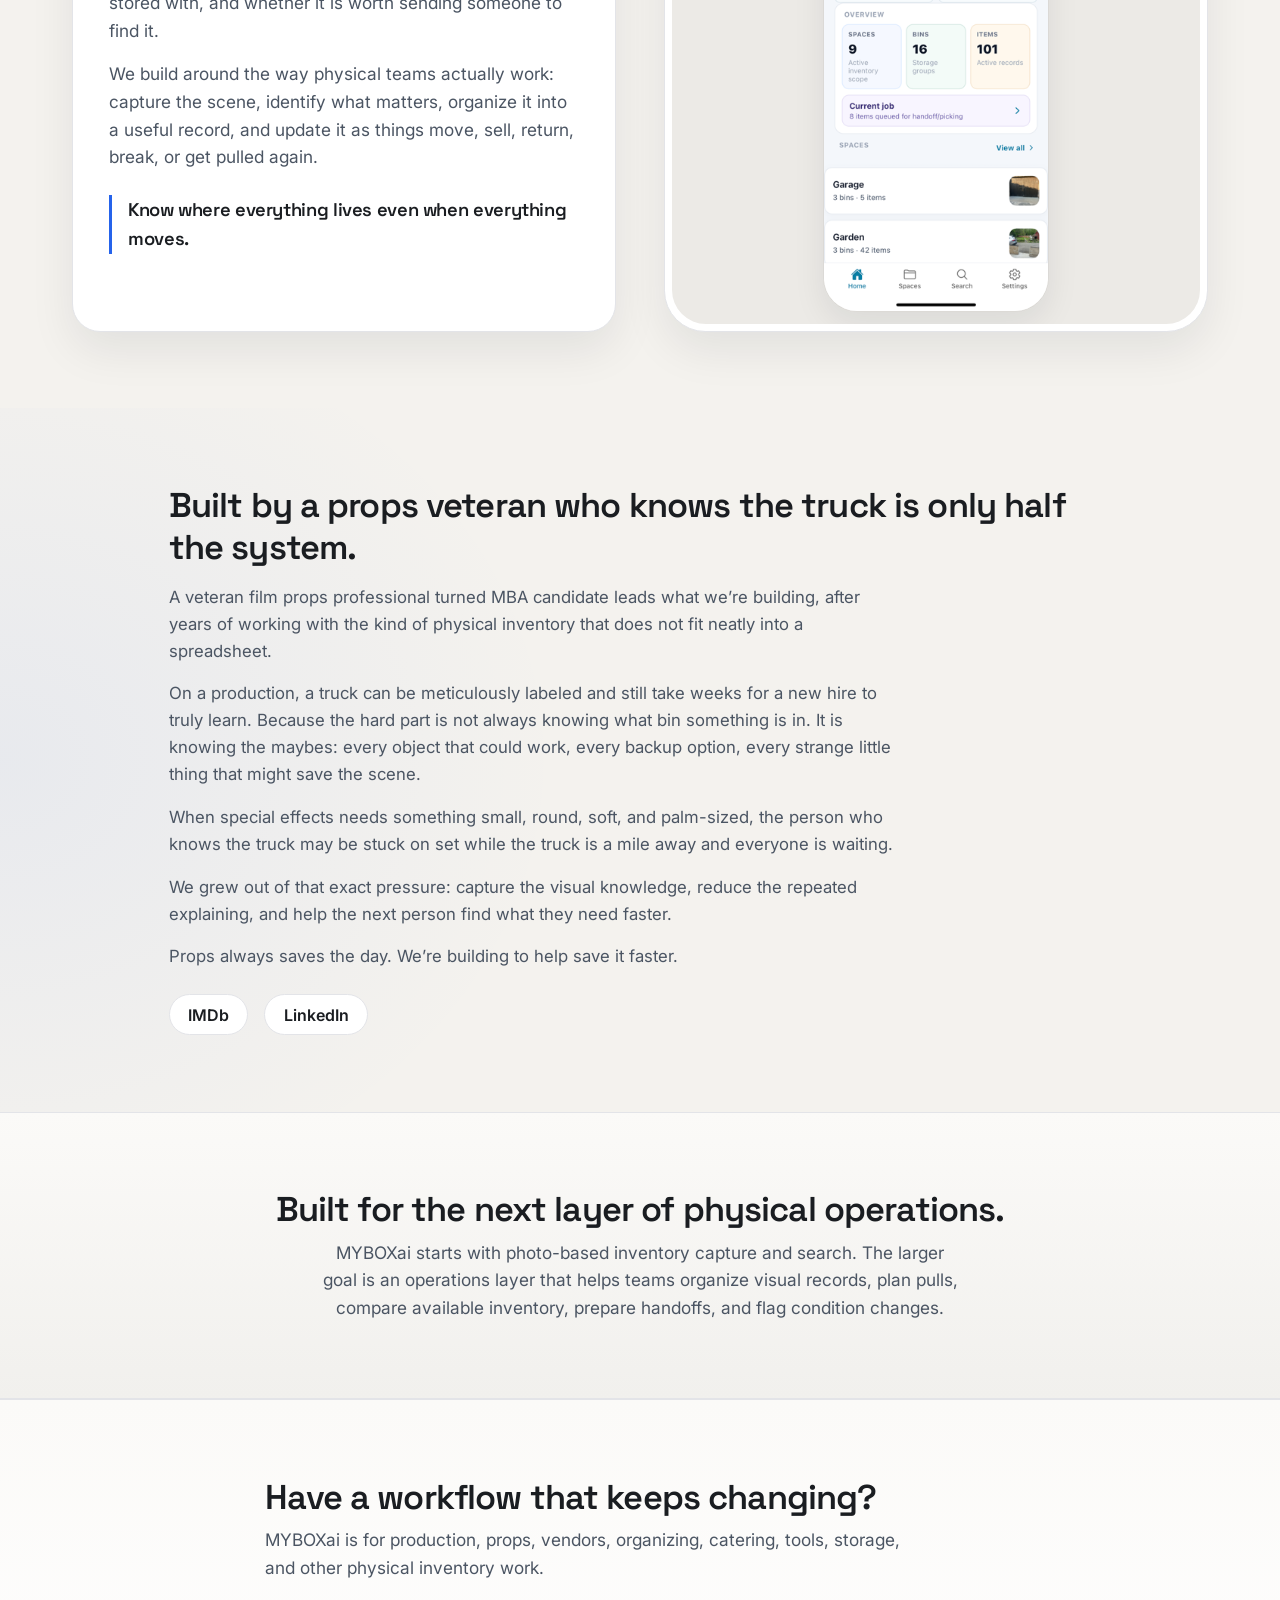
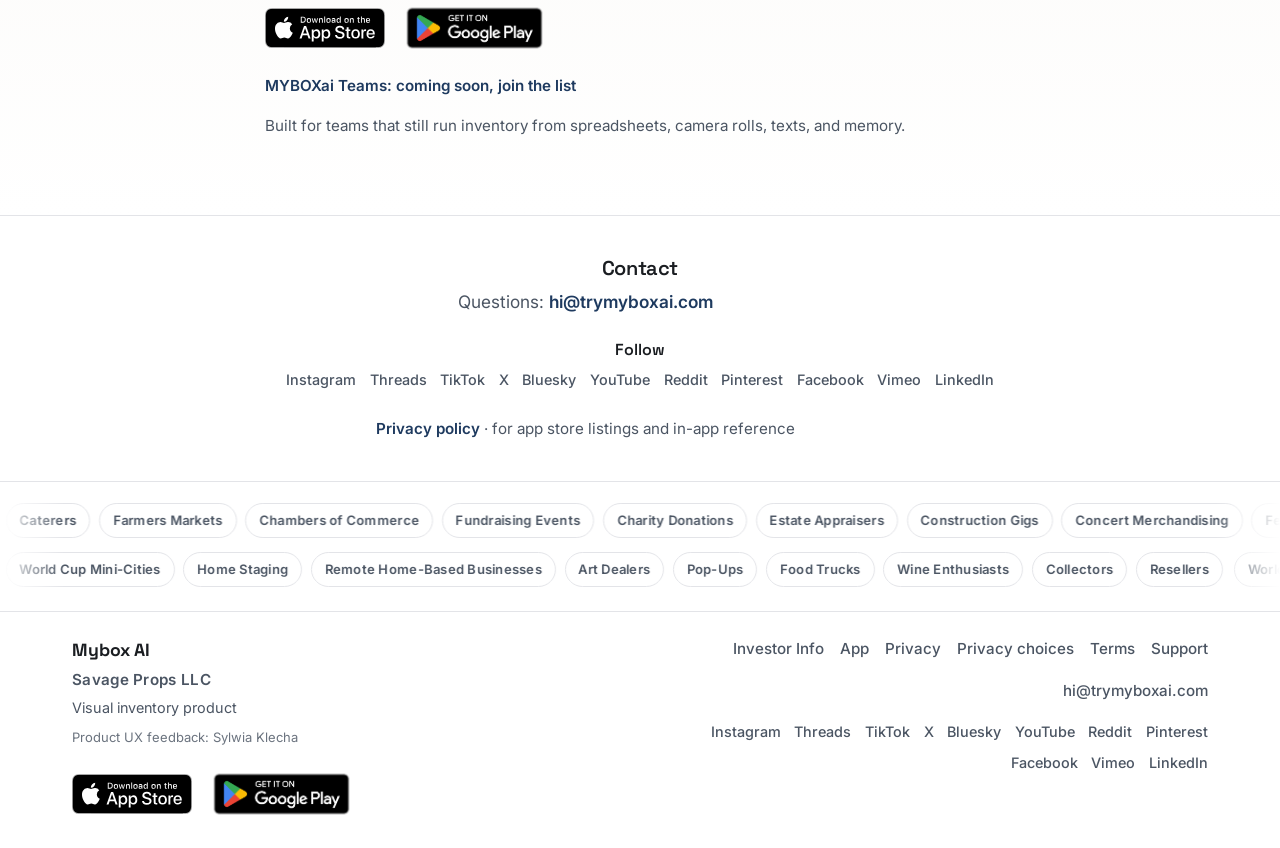
==== commit 4a533cbf: "Drop the old onboarding photo and show sell beside quote. Co-authored-by: Cursor <cursoragent@cursor" ====
--- a/index.html
+++ b/index.html
@@ -163,35 +163,28 @@
             <p>Check the names before you save them. Change or remove any that are not right.</p>
           </li>
           <li class="site-step">
-            <img src="/assets/website/screens-2026-11/custom_labels.jpeg" width="390" height="844" alt="Settings for renaming Space, Bin, and Item" />
+            <img src="/assets/website/screens-2026-11/items_in_bins.jpeg" width="390" height="844" alt="A bin opened to its item list" />
             <p class="site-step-kicker">03</p>
-            <h3>Choose your words</h3>
-            <p>Rename Space, Bin, and Item to the words you use. Jobs stays Jobs.</p>
-          </li>
-          <li class="site-step">
-            <img src="/assets/website/screens-2026-11/items_in_bins.jpeg" width="390" height="844" alt="A bin opened to its item list" />
-            <p class="site-step-kicker">04</p>
             <h3>Spaces and bins</h3>
             <p>Put items in a bin inside a space. Open the bin to see what is in it.</p>
           </li>
           <li class="site-step">
             <img src="/assets/website/screens-2026-11/search_field.jpeg" width="390" height="844" alt="Search results with a microphone for voice search" />
-            <p class="site-step-kicker">05</p>
+            <p class="site-step-kicker">04</p>
             <h3>Search, or just say it</h3>
             <p>Type a name, or tap the microphone and say what you are looking for.</p>
           </li>
-          <li class="site-step">
-            <img src="/assets/website/screens-2026-11/create_inventory_based_quotes.jpeg" width="390" height="844" alt="An open quote built from inventory" />
-            <p class="site-step-kicker">06</p>
-            <h3>Sell and quote</h3>
-            <p>Open a quote from the items you already have, or sell one by copying the listing into your marketplace.</p>
-          </li>
-          <li class="site-step">
-            <p class="site-step-kicker">07</p>
-            <h3>Report a problem</h3>
-            <p>Open Settings and choose Report a problem. Tell us what went wrong.</p>
+          <li class="site-step site-step-wide">
+            <div class="site-step-shots">
+              <img src="/assets/website/screens-2026-11/sell_item.jpeg" width="390" height="844" alt="Sell this item, with the listing ready to copy into a marketplace" />
+              <img src="/assets/website/screens-2026-11/create_inventory_based_quotes.jpeg" width="390" height="844" alt="An open quote built from inventory" />
+            </div>
+            <p class="site-step-kicker">05</p>
+            <h3>Sell or quote</h3>
+            <p>Sell one item by copying the listing into your marketplace, or open a quote from the items you already have.</p>
           </li>
         </ol>
+        <p class="site-steps-note">Name Space, Bin, and Item in your own words anytime. The inventory works the same underneath.</p>
       </div>
     </section>
 
@@ -318,8 +311,7 @@
       <div class="container site-container">
         <div class="row justify-content-center">
           <div class="col-xl-10">
-            <div class="row align-items-start g-4 g-lg-5 site-founder-intro-row">
-              <div class="col-lg-6">
+            <div>
                 <h2 id="section-founder-heading" class="site-section-title mb-3">Built by a props veteran who knows the truck is only half the system.</h2>
                 <div class="site-founder-copy">
                   <p>
@@ -357,20 +349,6 @@
                     rel="noopener noreferrer"
                   >LinkedIn</a>
                 </div>
-              </div>
-              <div class="col-lg-6 d-flex justify-content-center justify-content-lg-end">
-                <div class="site-welcomeback-showcase site-welcomeback-showcase--inline site-founder-choices-showcase mb-0 w-100">
-                  <img
-                    class="site-founder-choices-screen-img"
-                    src="/assets/onboarding_choices.PNG"
-                    width="1170"
-                    height="2532"
-                    alt="Onboarding choices when getting started in the app"
-                    loading="lazy"
-                    decoding="async"
-                  />
-                </div>
-              </div>
             </div>
           </div>
         </div>
--- a/styles.css
+++ b/styles.css
@@ -596,64 +596,8 @@
   }
 }
 
-/* Founder: onboarding choices beside story — same sizing ladder as “How it works” shot */
-.site-founder-intro-row .site-founder-choices-showcase.site-welcomeback-showcase--inline {
-  max-width: min(100%, 16rem);
-}
-
-.site-founder-intro-row .site-founder-choices-screen-img {
-  display: block;
-  width: auto;
-  max-width: min(100%, 15rem);
-  height: auto;
-  max-height: min(82svh, 34rem);
-  aspect-ratio: 1170 / 2532;
-  object-fit: contain;
-  margin-left: auto;
-  margin-right: auto;
-  border-radius: var(--site-radius-screen);
-  border: 1px solid rgba(26, 29, 33, 0.08);
-  box-shadow: 0 12px 32px rgba(15, 23, 42, 0.08);
-}
-
-@media (min-width: 992px) {
-  .site-founder-intro-row .site-founder-choices-showcase.site-welcomeback-showcase--inline {
-    max-width: min(100%, 15.25rem);
-  }
-
-  .site-founder-intro-row .site-founder-choices-screen-img {
-    max-width: min(100%, 15.25rem);
-    max-height: min(82svh, 36rem);
-    margin-left: auto;
-    margin-right: 0;
-  }
-}
-
-@media (min-width: 1200px) {
-  .site-founder-intro-row .site-founder-choices-showcase.site-welcomeback-showcase--inline {
-    max-width: min(100%, 16.25rem);
-  }
-
-  .site-founder-intro-row .site-founder-choices-screen-img {
-    max-width: min(100%, 16.25rem);
-    max-height: min(82svh, 38rem);
-  }
-}
-
-@media (min-width: 1400px) {
-  .site-founder-intro-row .site-founder-choices-showcase.site-welcomeback-showcase--inline {
-    max-width: min(100%, 17rem);
-  }
-
-  .site-founder-intro-row .site-founder-choices-screen-img {
-    max-width: min(100%, 17rem);
-    max-height: min(82svh, 40rem);
-  }
-}
-
 /* Showcase shell carries depth; inner shots stay flat so white mat clips cleanly */
-.site-welcomeback-showcase .site-how-identified-screen-img,
-.site-welcomeback-showcase .site-founder-choices-screen-img {
+.site-welcomeback-showcase .site-how-identified-screen-img {
   box-shadow: none;
 }
 
@@ -1215,6 +1159,30 @@
   margin-bottom: 0;
 }
 
+.site-step-wide {
+  grid-column: 1 / -1;
+}
+
+.site-step-shots {
+  display: flex;
+  flex-wrap: wrap;
+  justify-content: center;
+  align-items: flex-start;
+  gap: 1rem;
+  margin-bottom: 1rem;
+}
+
+.site-step-shots img {
+  margin: 0;
+}
+
+.site-steps-note {
+  max-width: 36rem;
+  margin: 1.5rem auto 0;
+  text-align: center;
+  color: var(--site-muted);
+}
+
 @media (max-width: 991px) {
   .site-steps {
     grid-template-columns: 1fr;
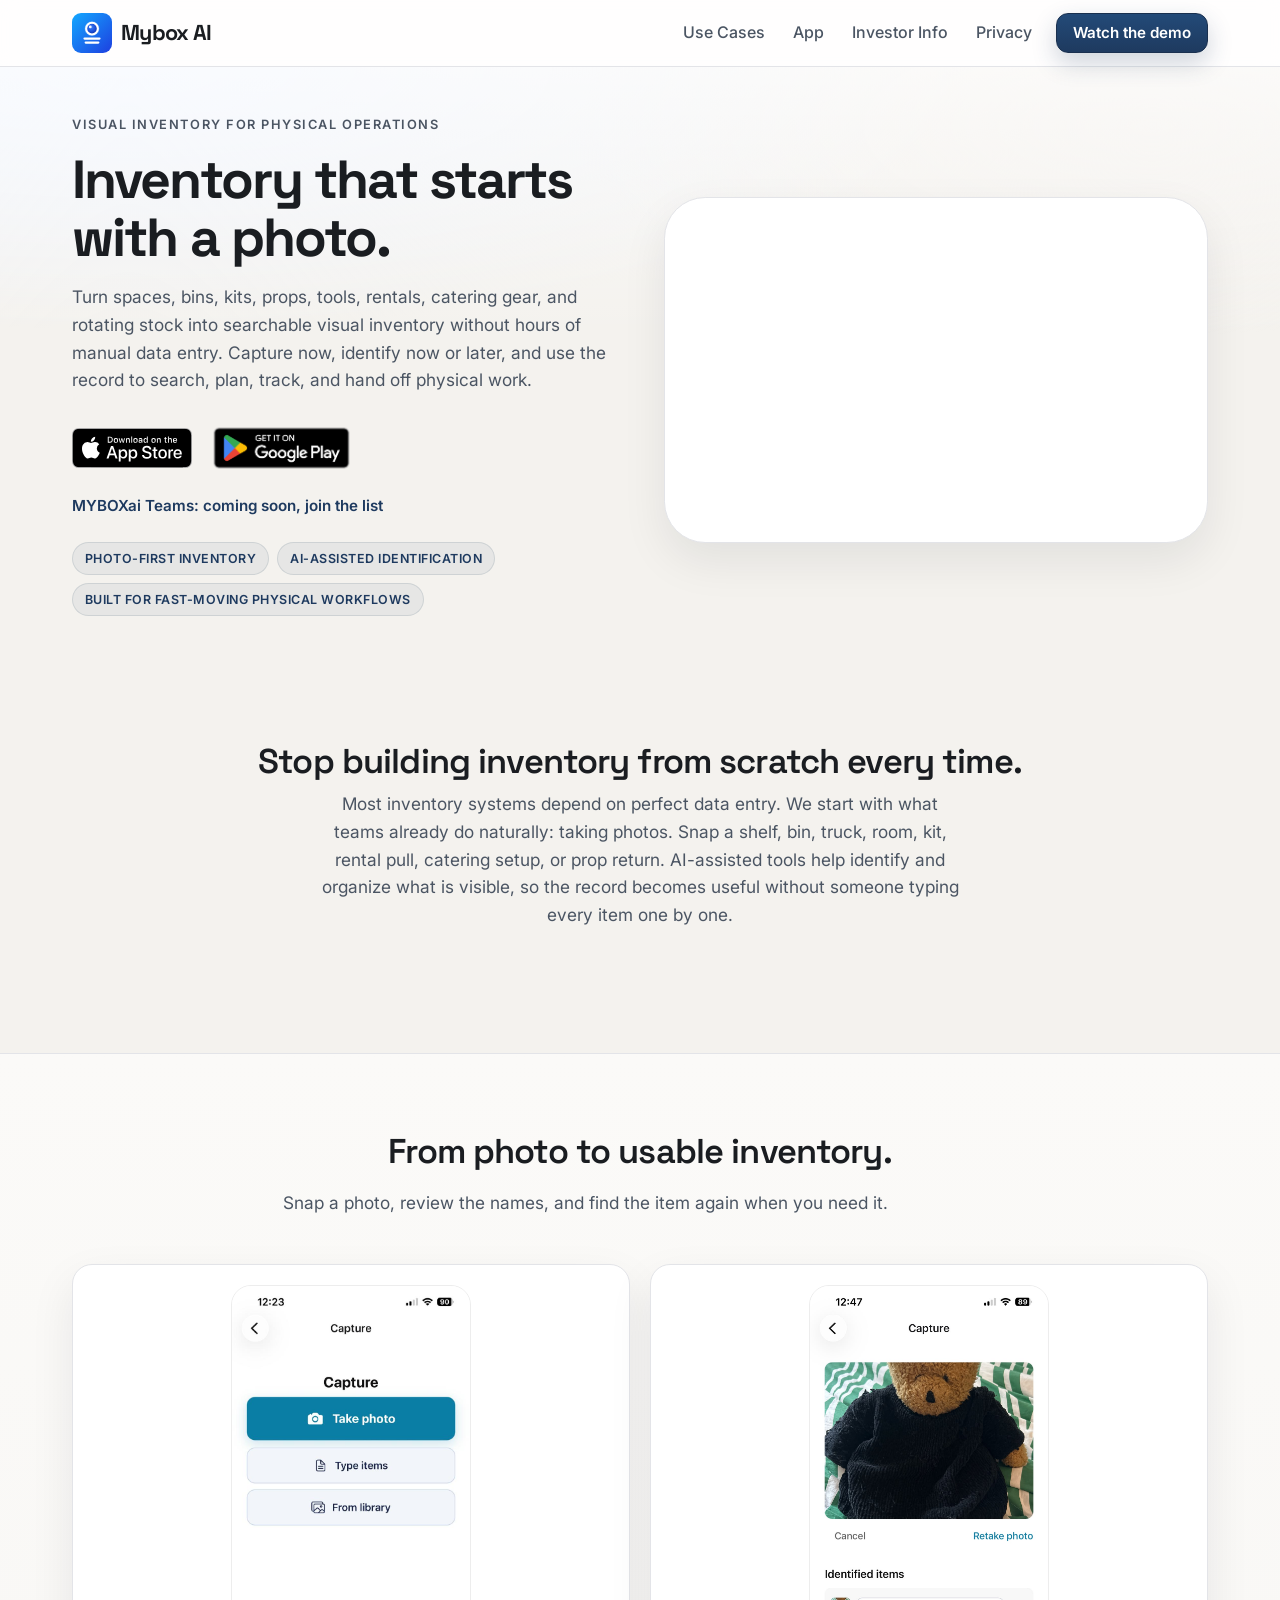
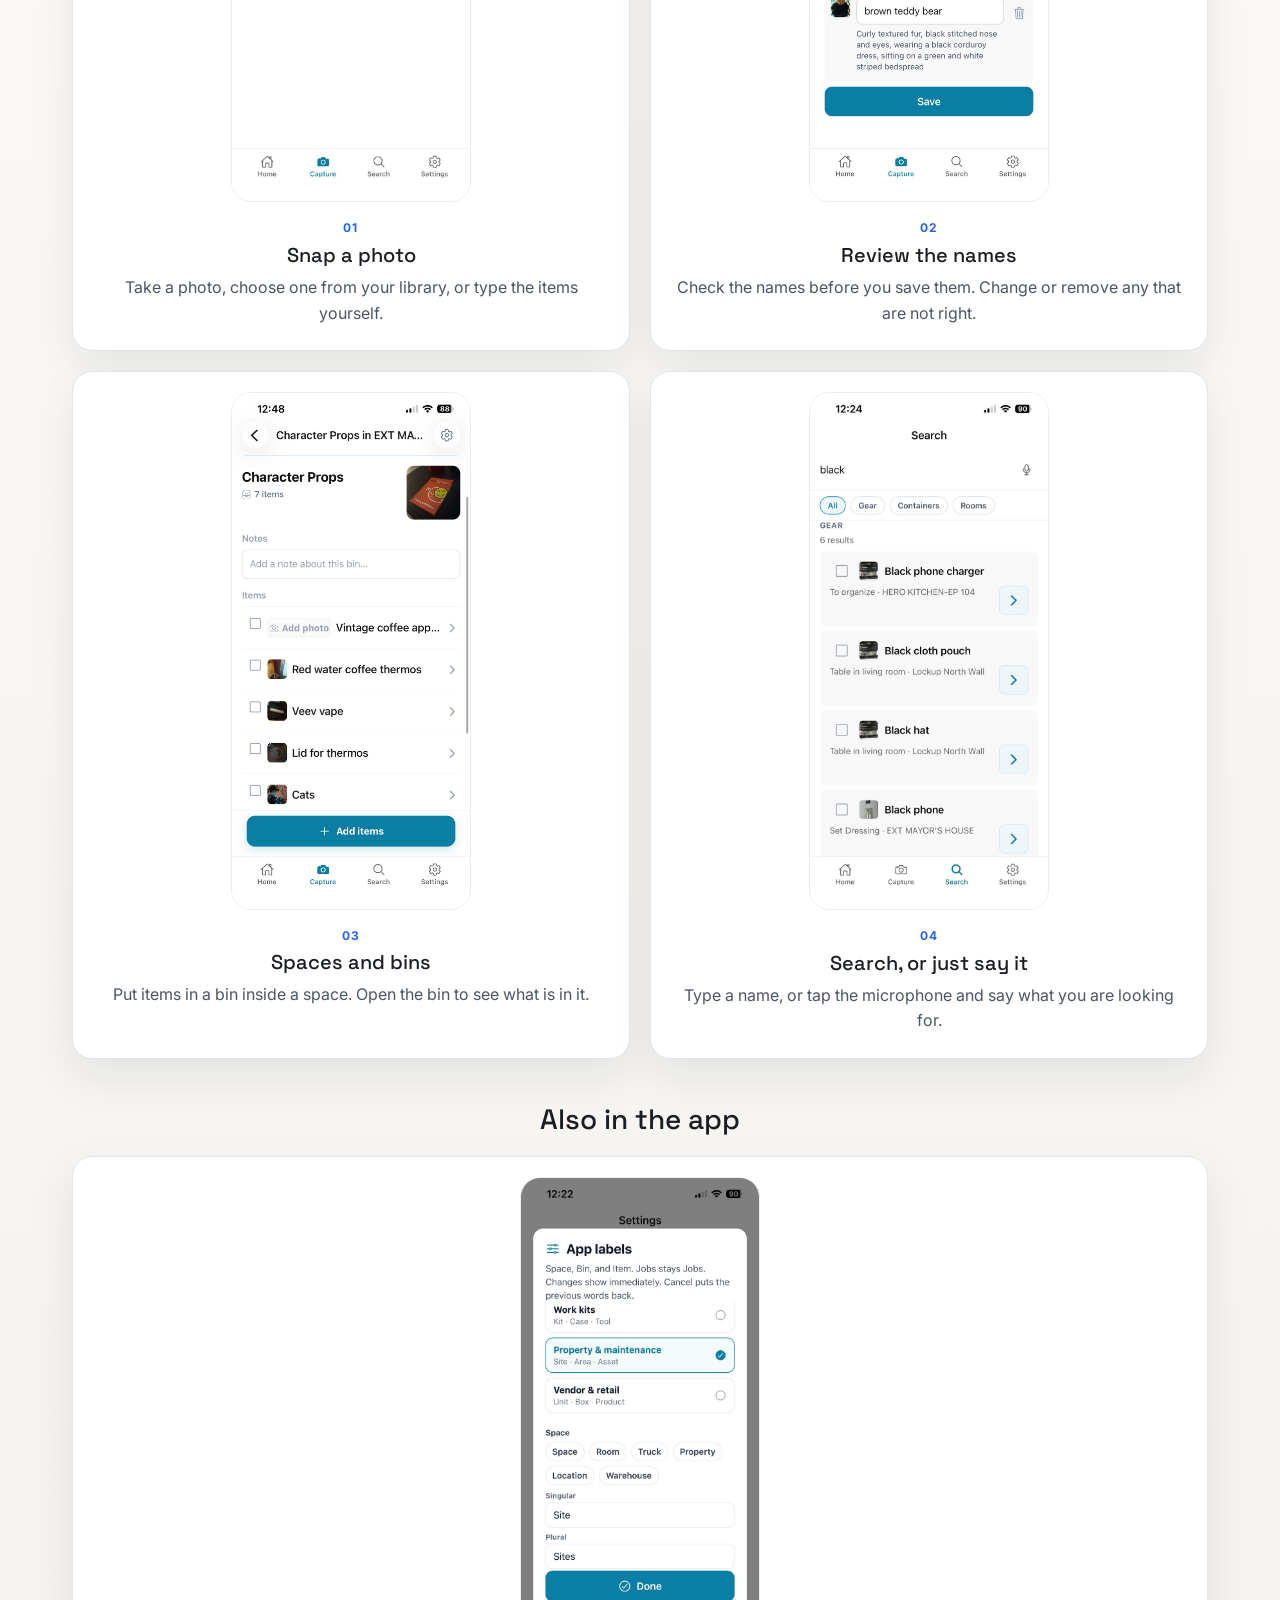
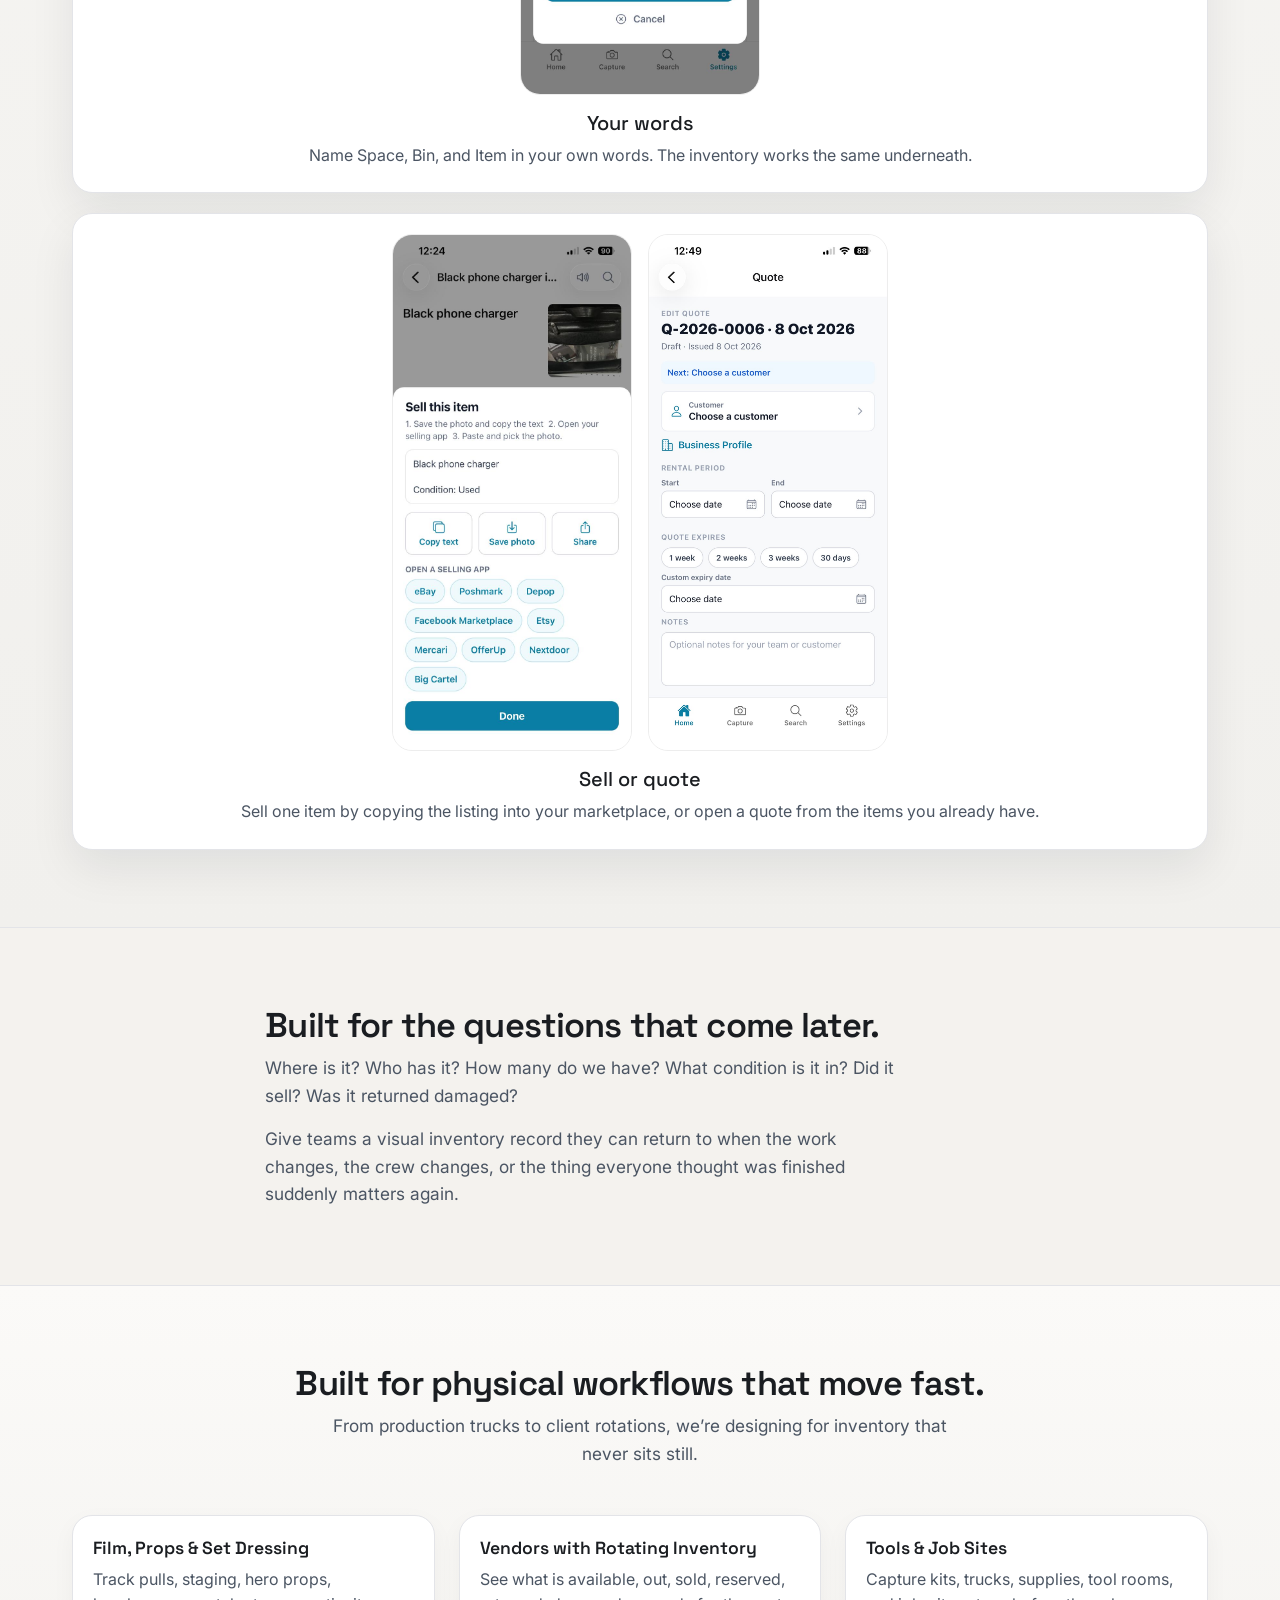
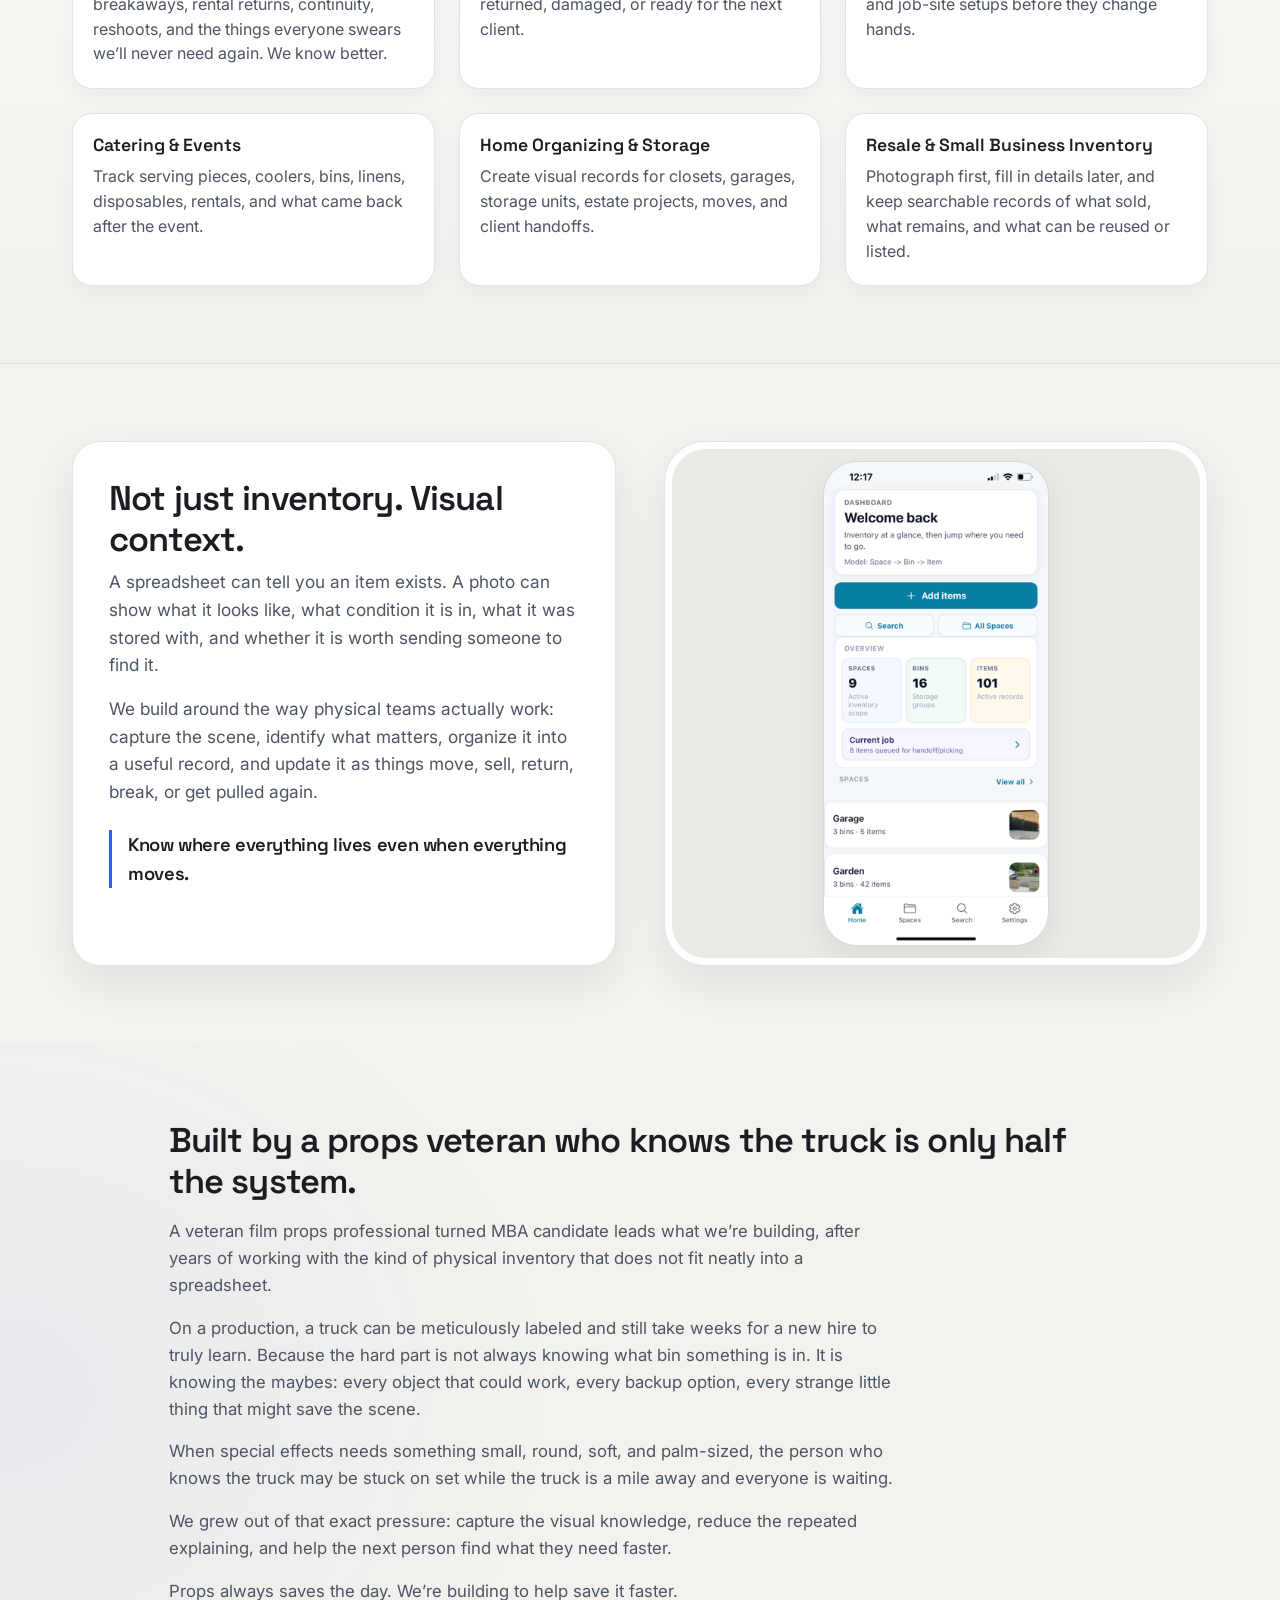
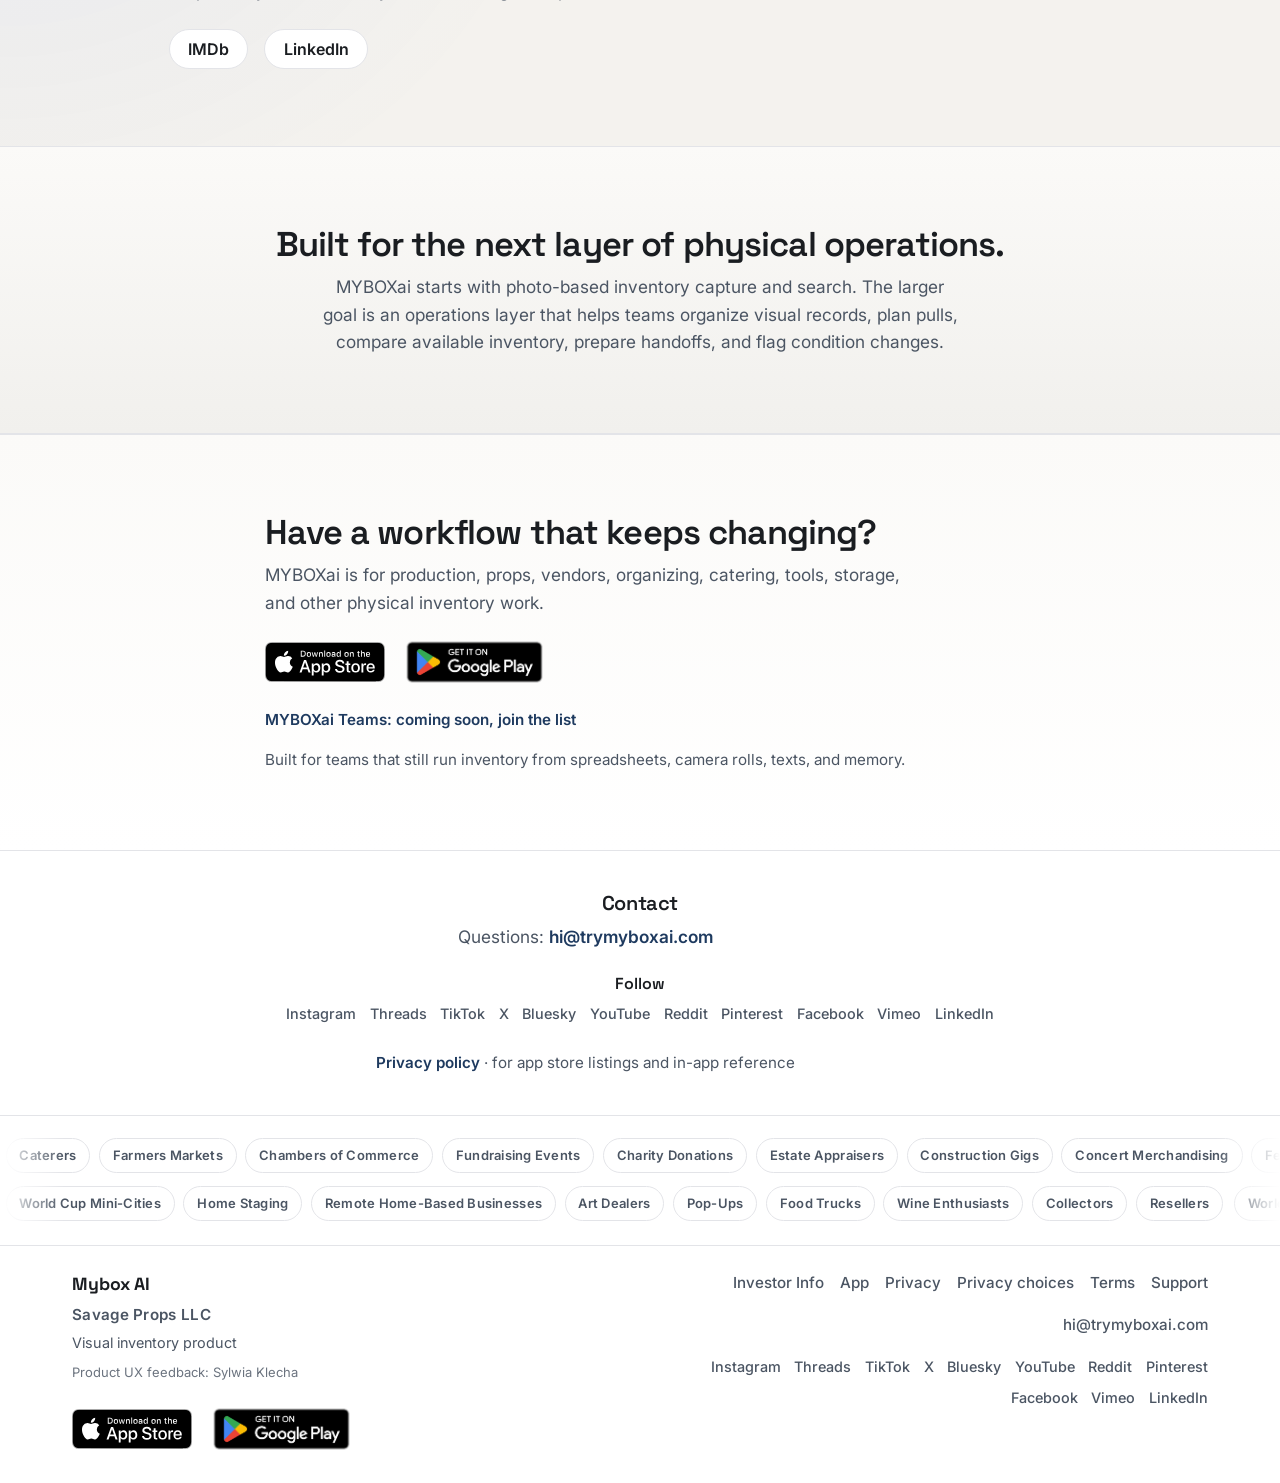
==== commit 00677b0e: "Lead with the capture steps, then show words and selling as features. Co-authored-by: Cursor <cursor" ====
--- a/index.html
+++ b/index.html
@@ -174,17 +174,23 @@
             <h3>Search, or just say it</h3>
             <p>Type a name, or tap the microphone and say what you are looking for.</p>
           </li>
+        </ol>
+        <h3 class="site-features-title" id="section-features-heading">Also in the app</h3>
+        <ul class="site-steps site-features">
+          <li class="site-step">
+            <img src="/assets/website/screens-2026-11/custom_labels.jpeg" width="390" height="844" alt="Settings for renaming Space, Bin, and Item" />
+            <h3>Your words</h3>
+            <p>Name Space, Bin, and Item in your own words. The inventory works the same underneath.</p>
+          </li>
           <li class="site-step site-step-wide">
             <div class="site-step-shots">
               <img src="/assets/website/screens-2026-11/sell_item.jpeg" width="390" height="844" alt="Sell this item, with the listing ready to copy into a marketplace" />
               <img src="/assets/website/screens-2026-11/create_inventory_based_quotes.jpeg" width="390" height="844" alt="An open quote built from inventory" />
             </div>
-            <p class="site-step-kicker">05</p>
             <h3>Sell or quote</h3>
             <p>Sell one item by copying the listing into your marketplace, or open a quote from the items you already have.</p>
           </li>
-        </ol>
-        <p class="site-steps-note">Name Space, Bin, and Item in your own words anytime. The inventory works the same underneath.</p>
+        </ul>
       </div>
     </section>
 
--- a/styles.css
+++ b/styles.css
@@ -1176,11 +1176,15 @@
   margin: 0;
 }
 
-.site-steps-note {
-  max-width: 36rem;
-  margin: 1.5rem auto 0;
+.site-features-title {
+  font-family: var(--site-font-heading);
+  font-size: 1.75rem;
   text-align: center;
-  color: var(--site-muted);
+  margin: 2.75rem 0 1.25rem;
+}
+
+.site-features .site-step {
+  grid-column: 1 / -1;
 }
 
 @media (max-width: 991px) {
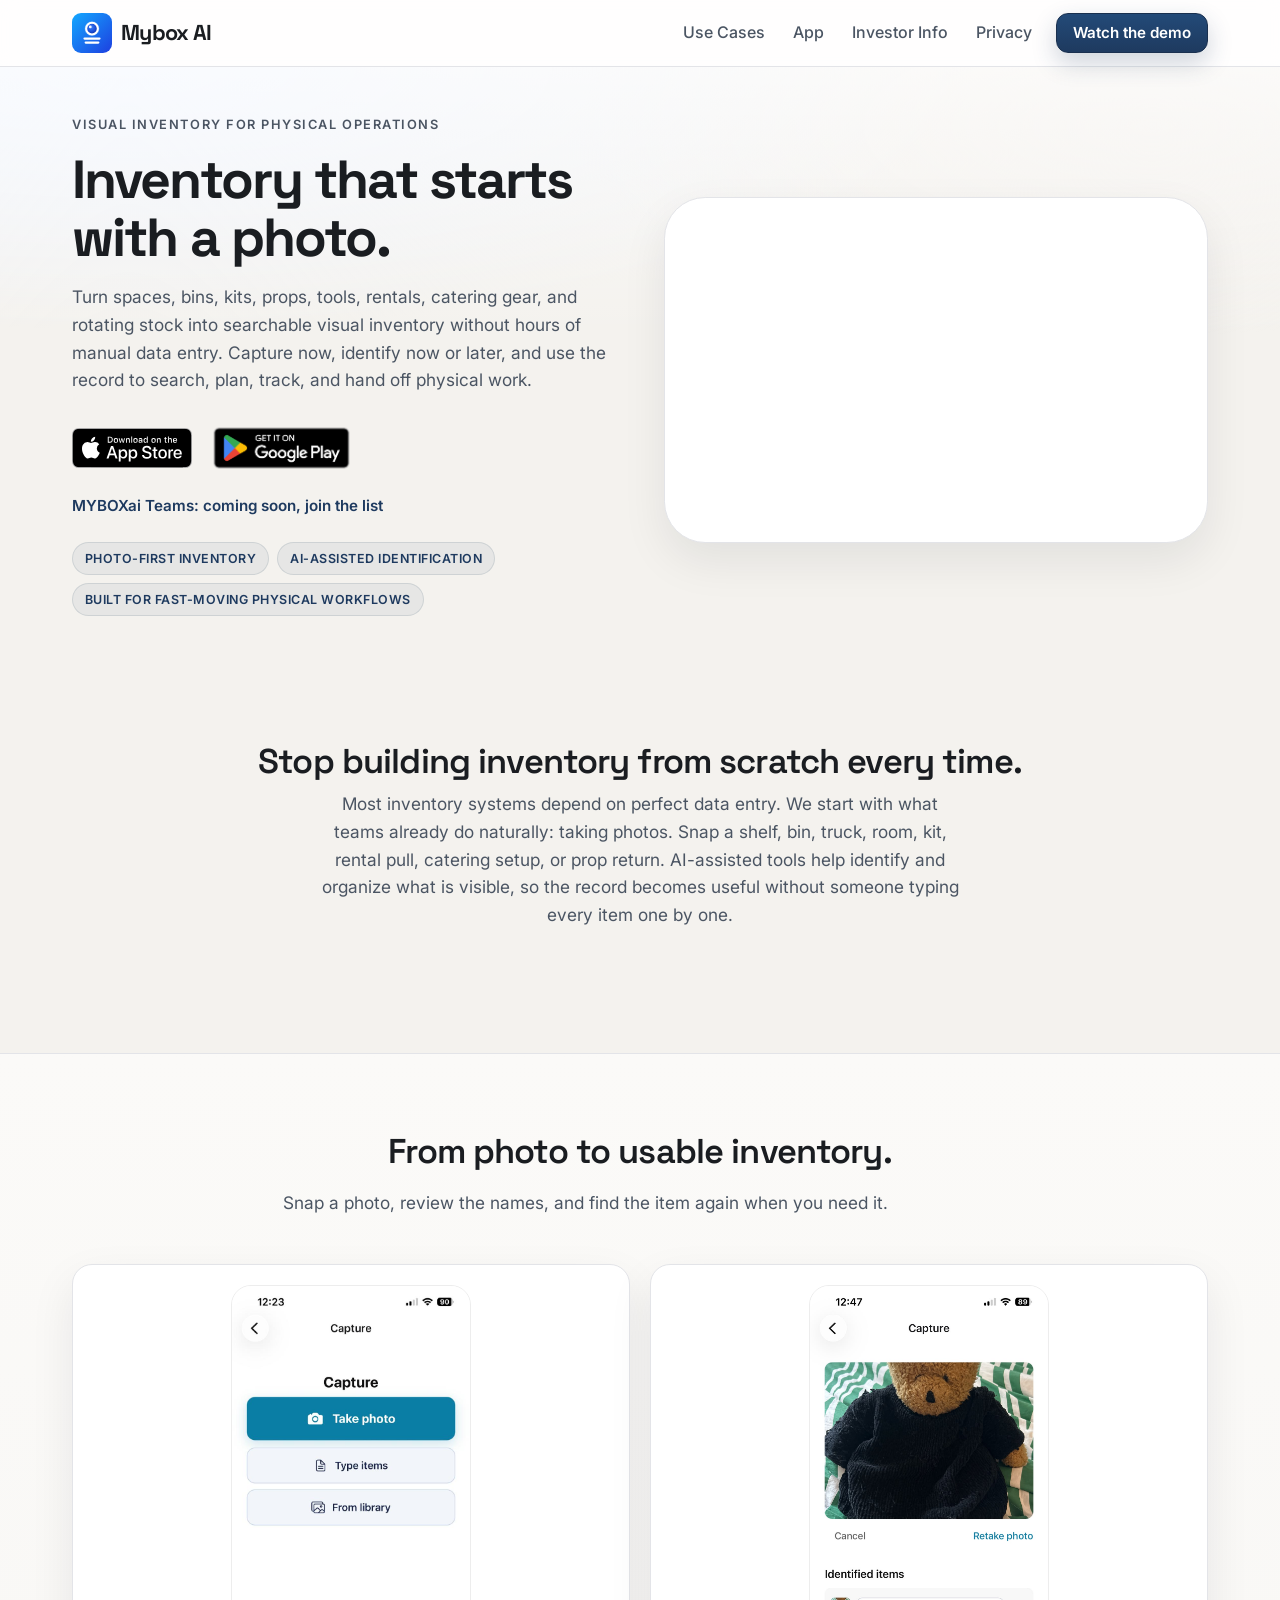
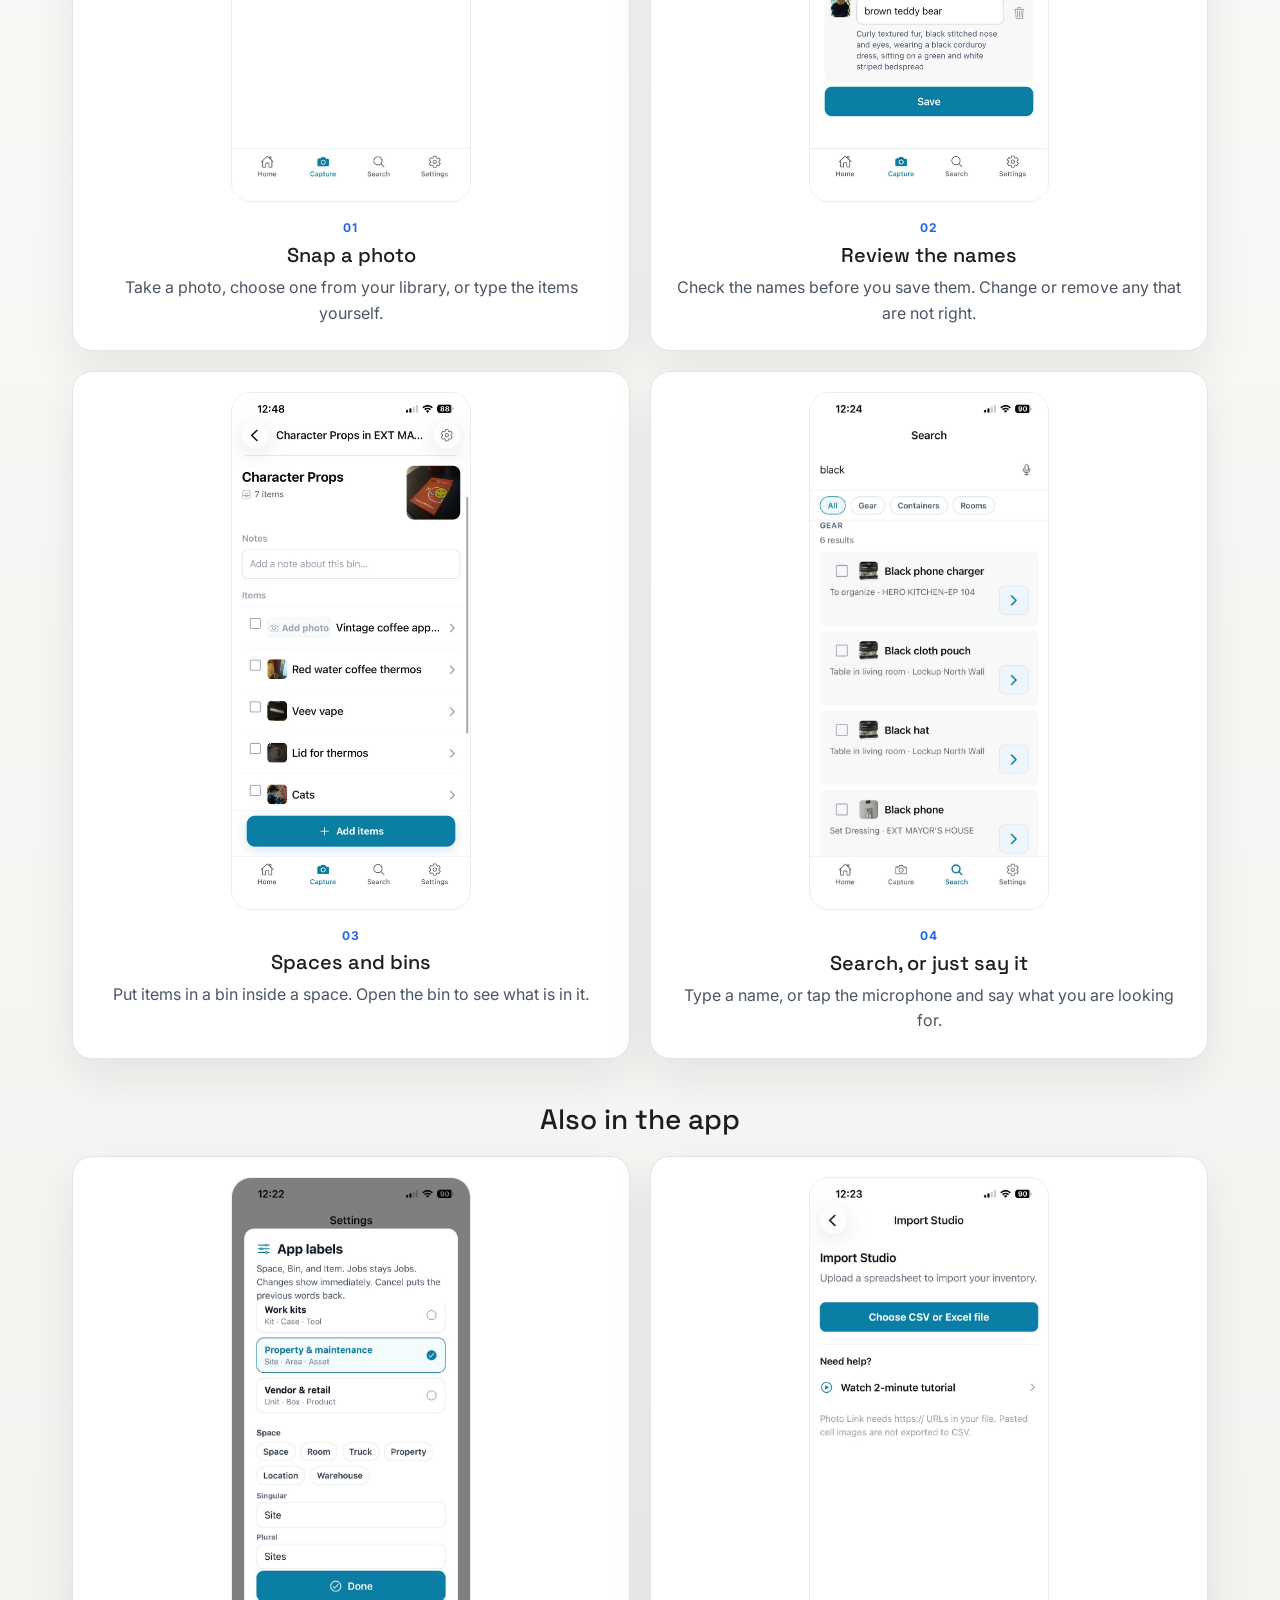
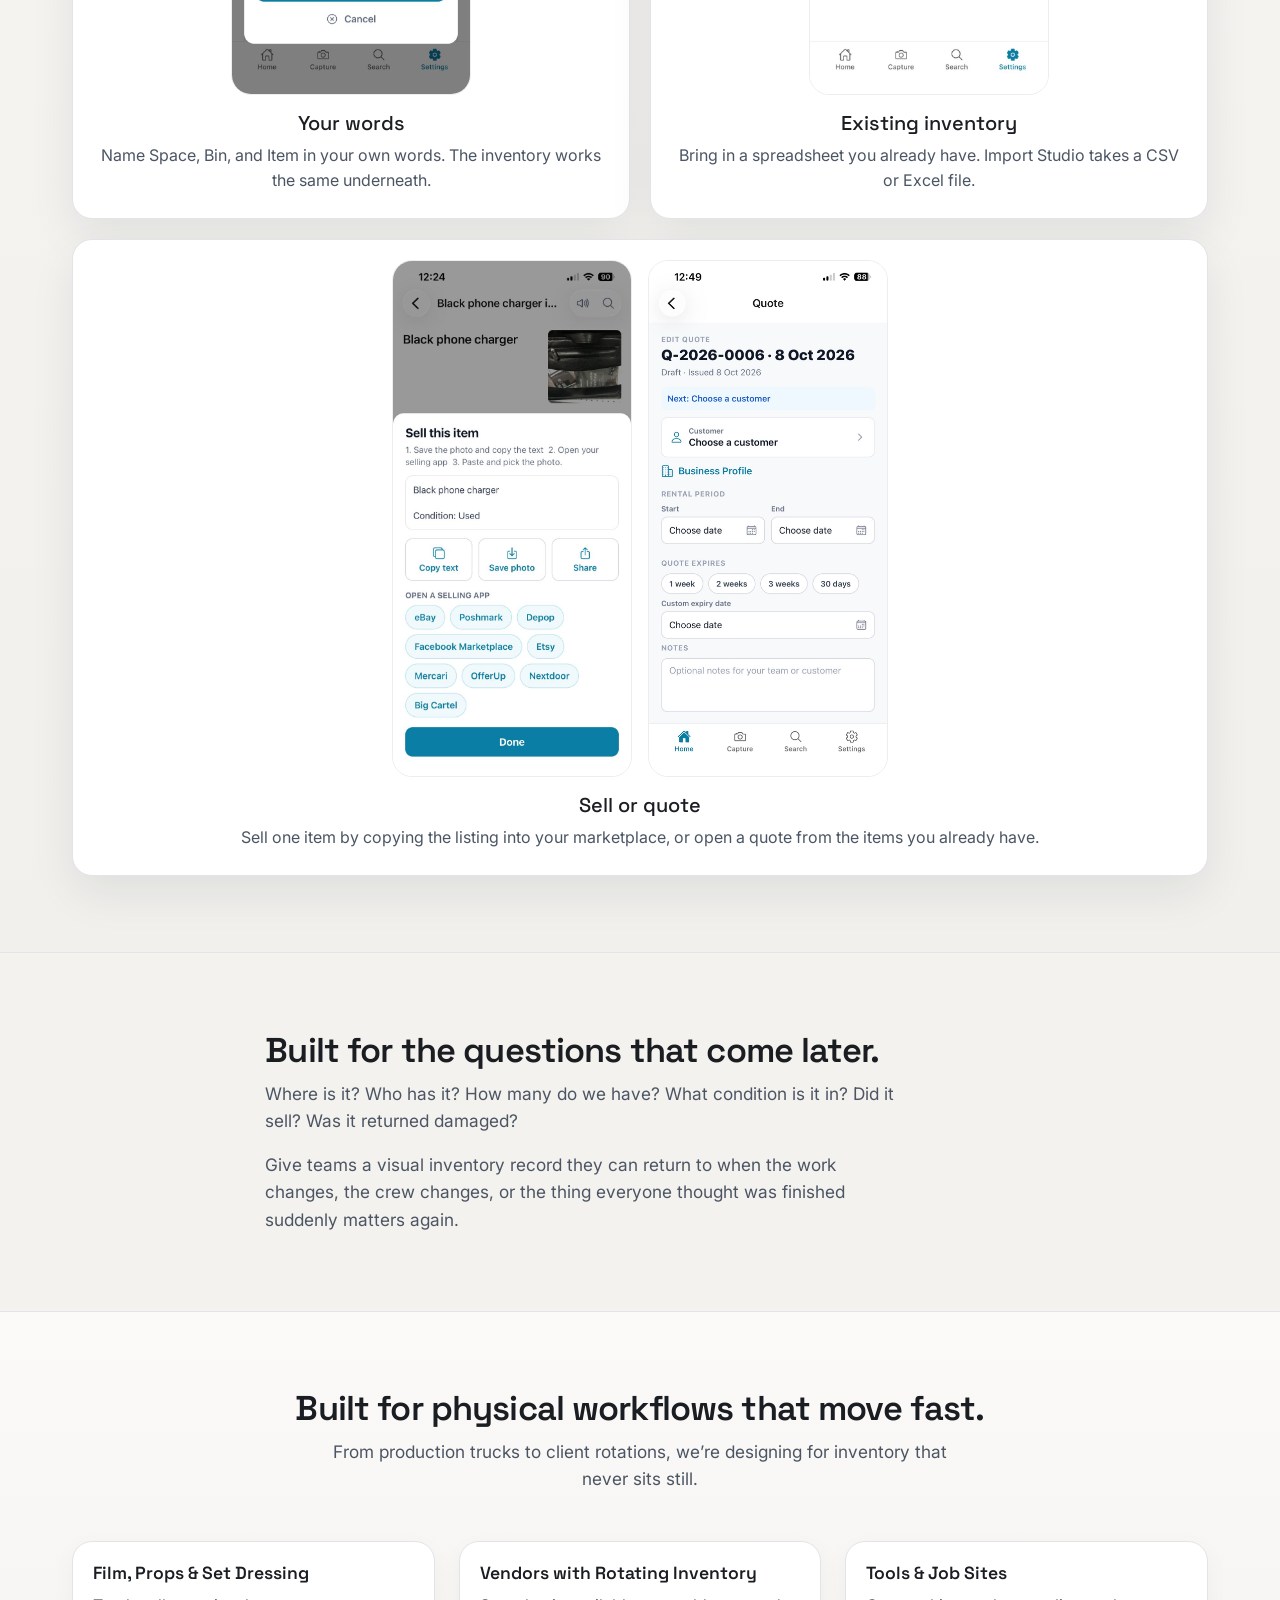
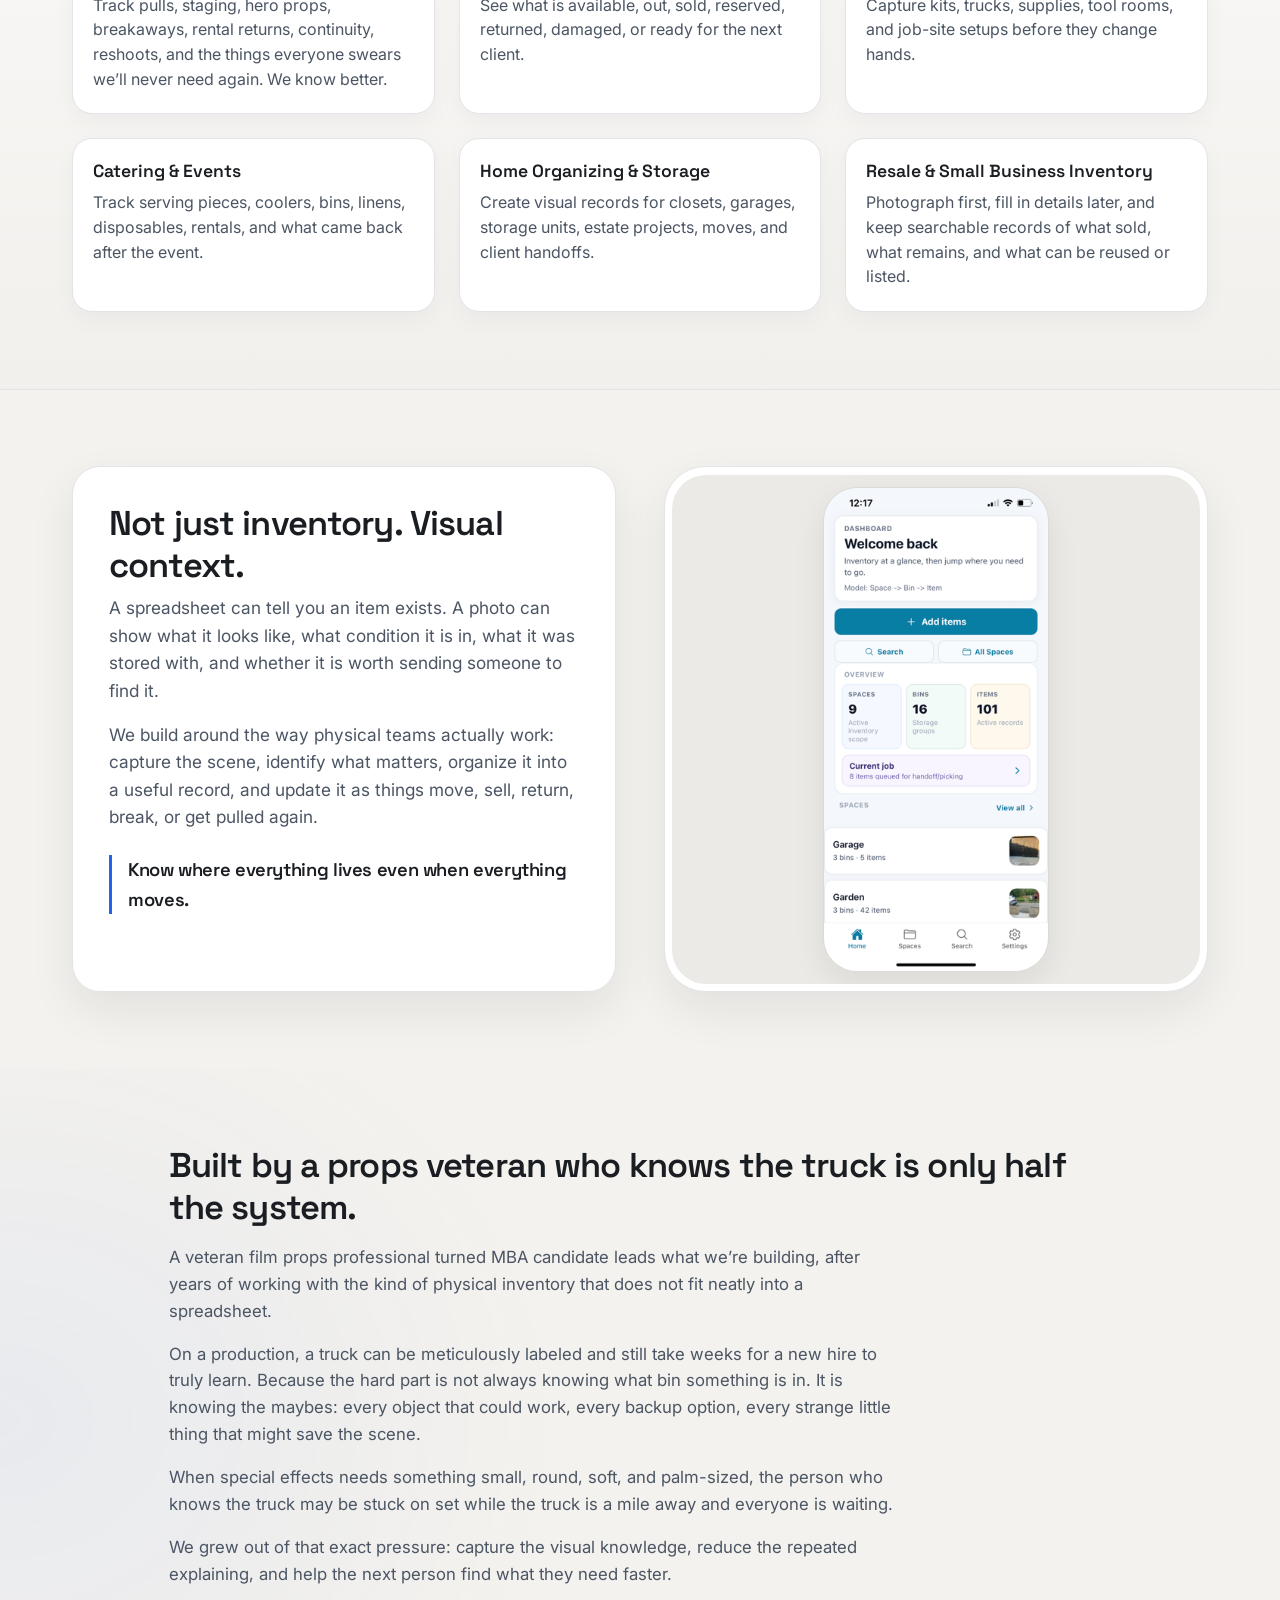
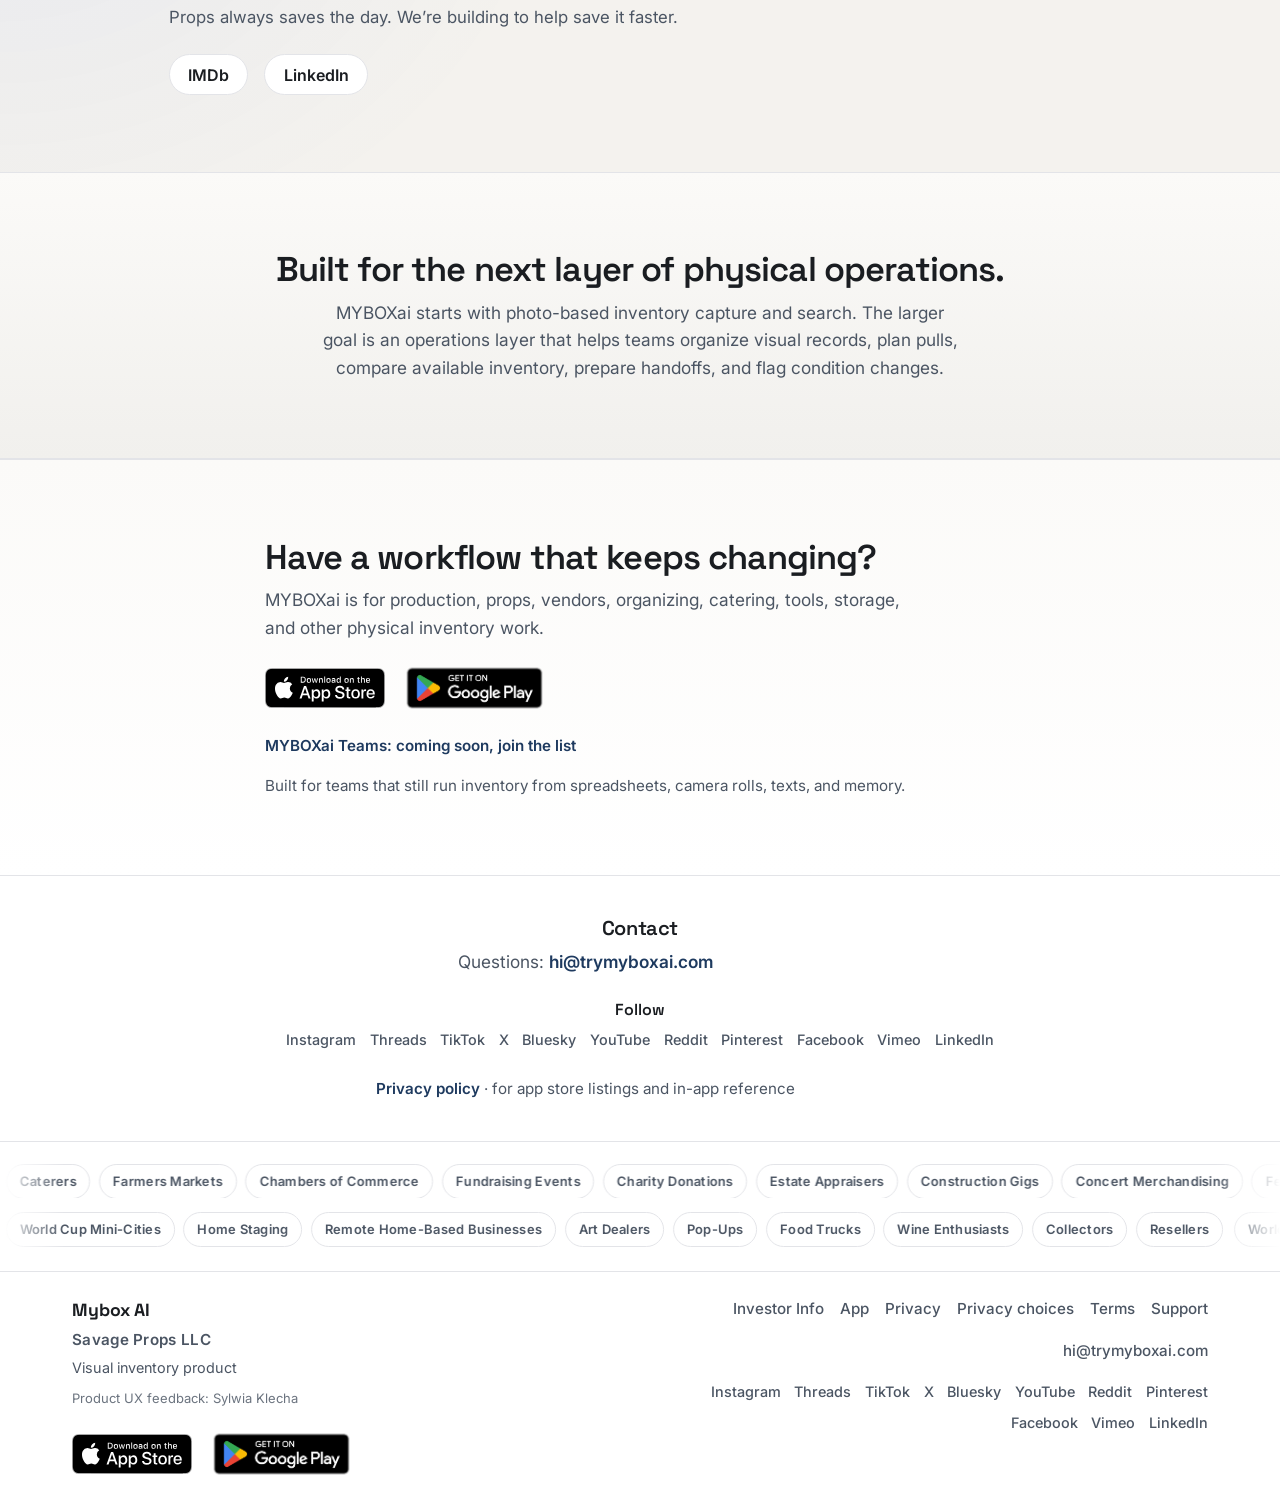
==== commit a206ff04: "Show Import Studio as an existing-inventory feature. Co-authored-by: Cursor <cursoragent@cursor.com>" ====
--- a/index.html
+++ b/index.html
@@ -181,6 +181,11 @@
             <img src="/assets/website/screens-2026-11/custom_labels.jpeg" width="390" height="844" alt="Settings for renaming Space, Bin, and Item" />
             <h3>Your words</h3>
             <p>Name Space, Bin, and Item in your own words. The inventory works the same underneath.</p>
+          </li>
+          <li class="site-step">
+            <img src="/assets/website/screens-2026-11/import_studio.jpeg" width="390" height="844" alt="Import Studio, ready to upload a CSV or Excel file" />
+            <h3>Existing inventory</h3>
+            <p>Bring in a spreadsheet you already have. Import Studio takes a CSV or Excel file.</p>
           </li>
           <li class="site-step site-step-wide">
             <div class="site-step-shots">
--- a/styles.css
+++ b/styles.css
@@ -1183,9 +1183,6 @@
   margin: 2.75rem 0 1.25rem;
 }
 
-.site-features .site-step {
-  grid-column: 1 / -1;
-}
 
 @media (max-width: 991px) {
   .site-steps {
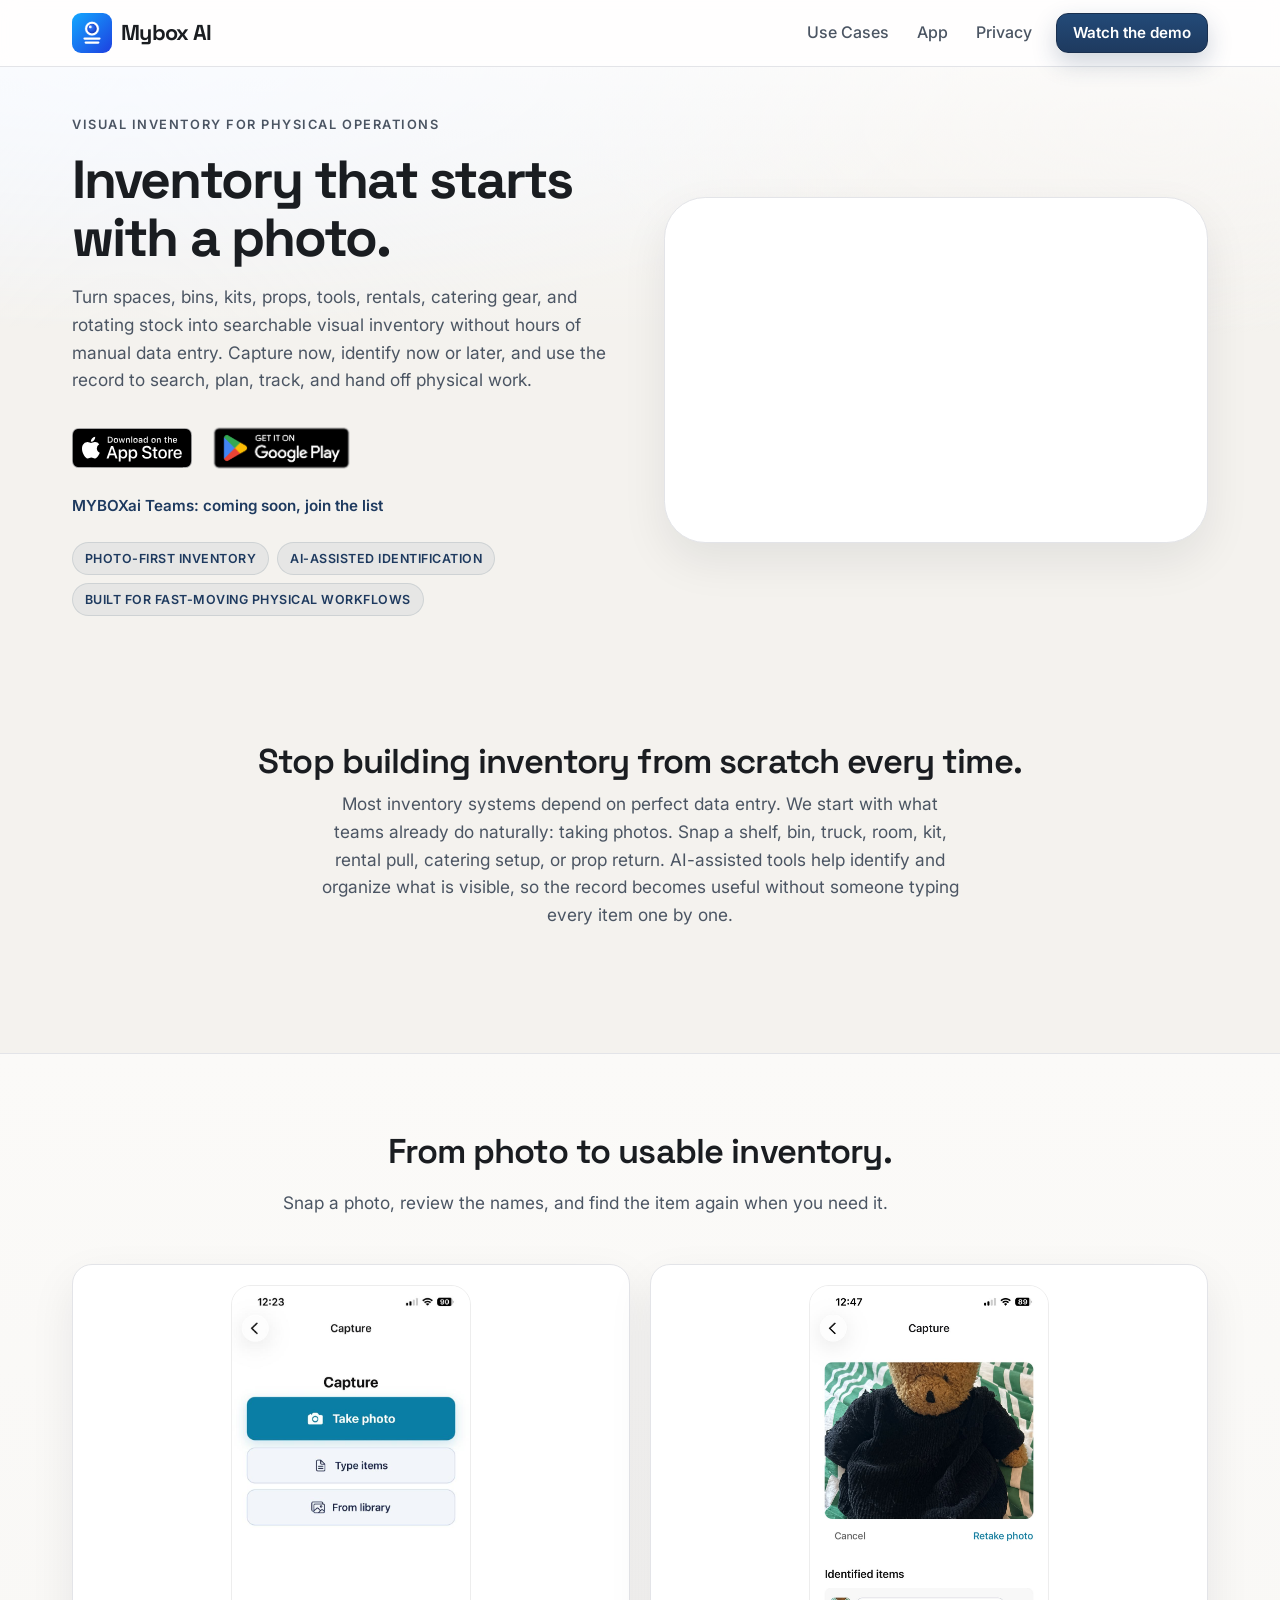
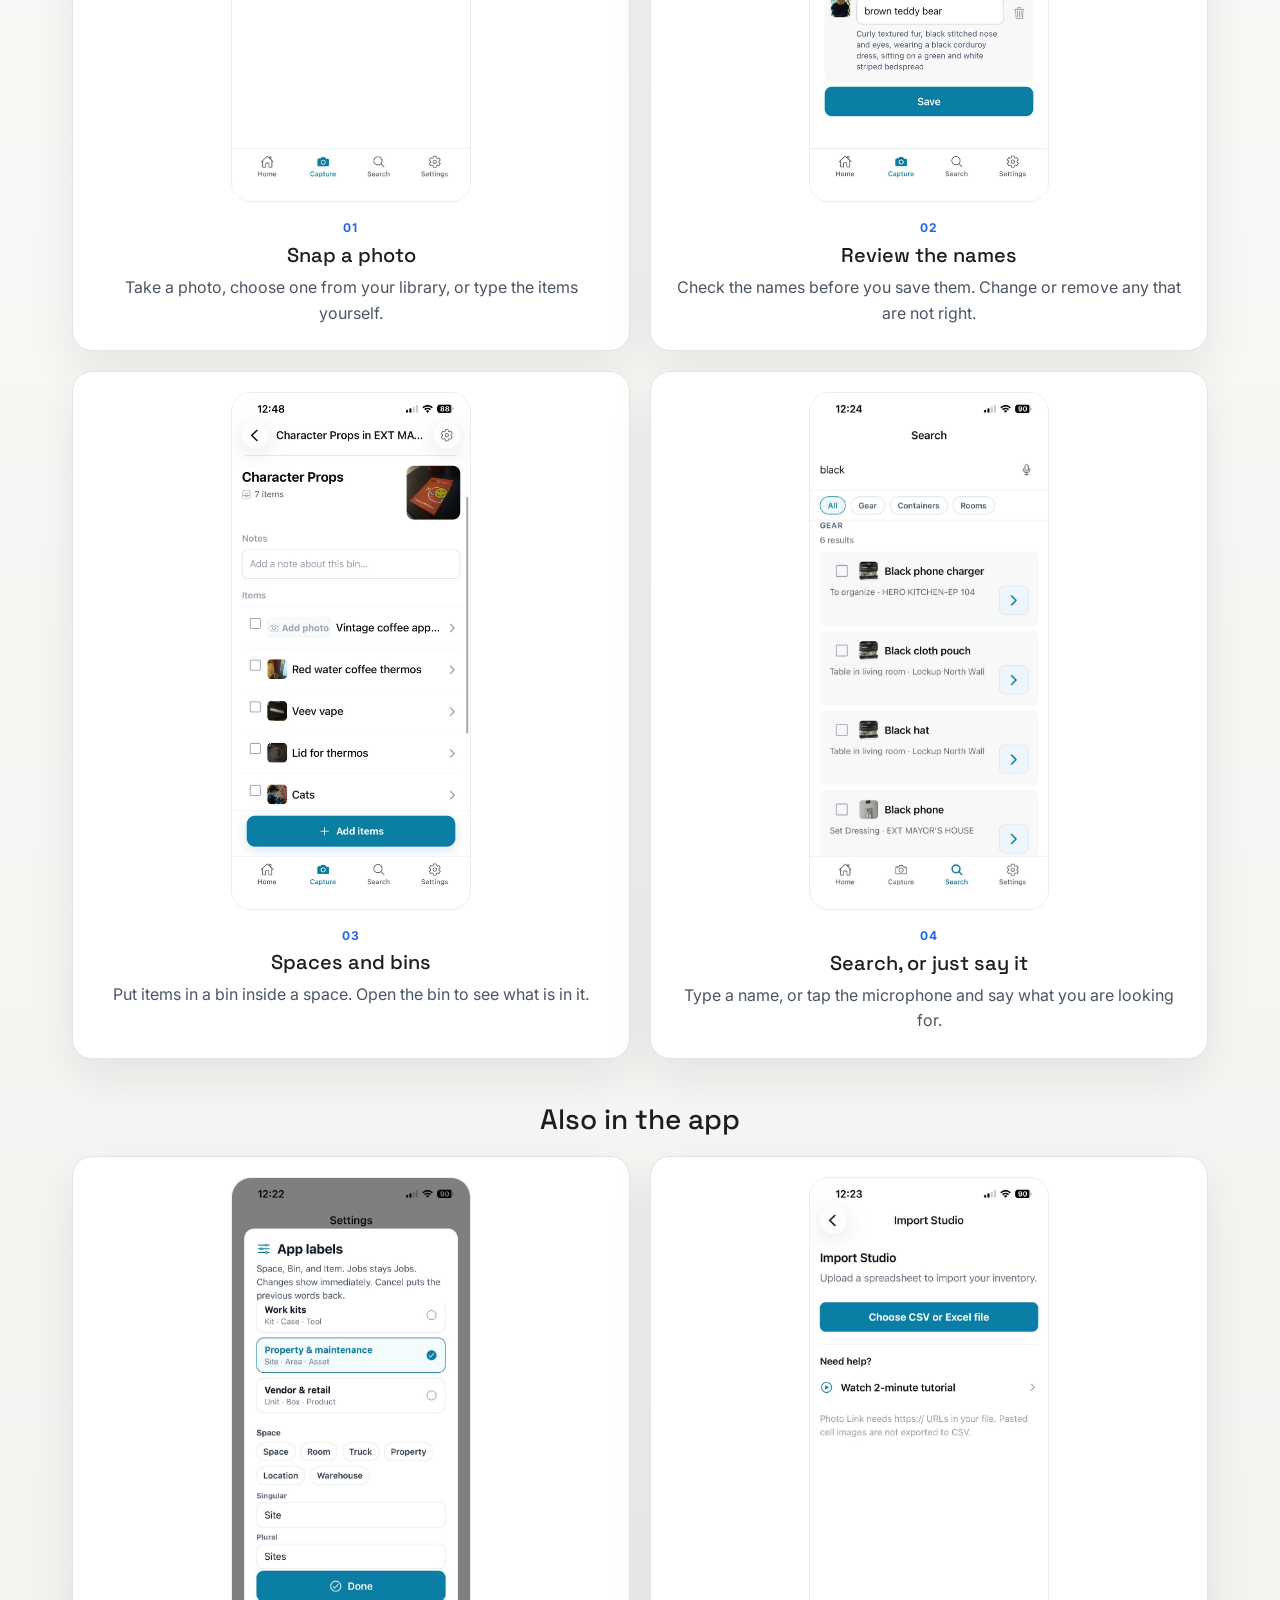
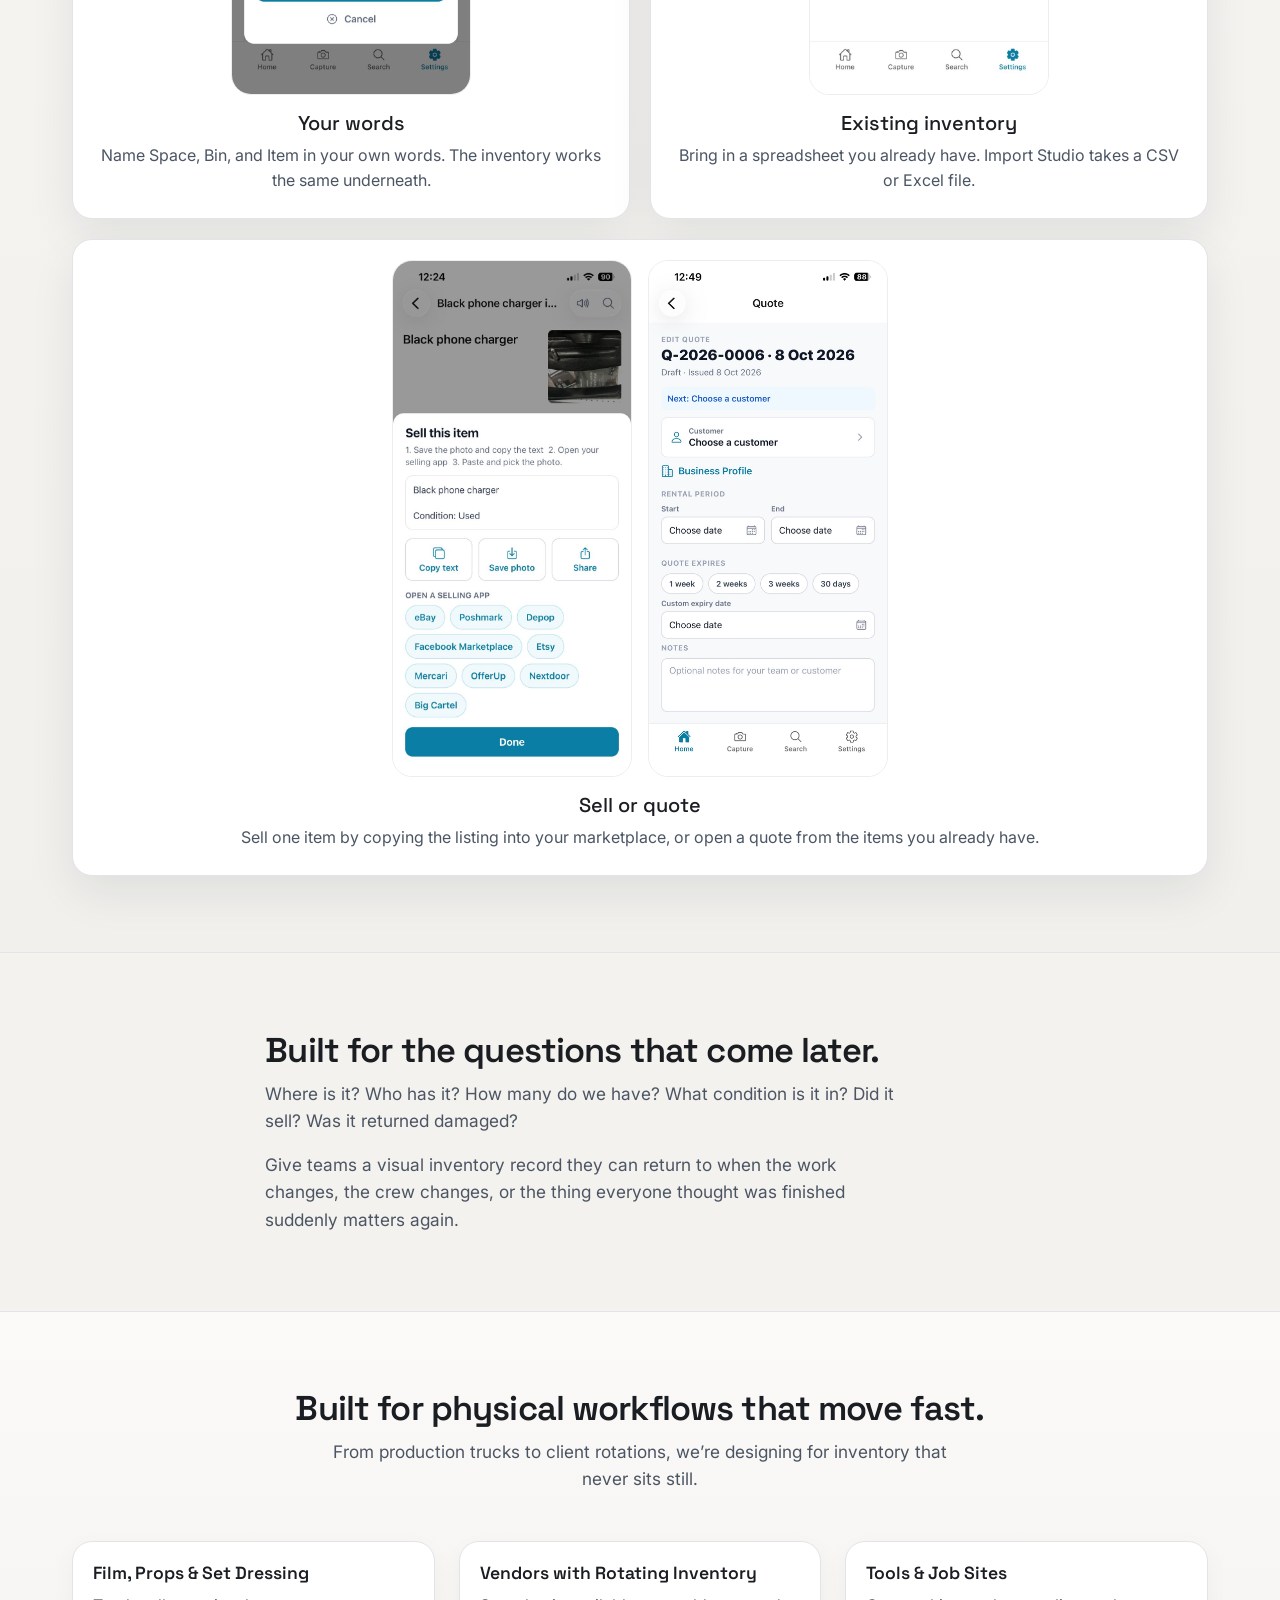
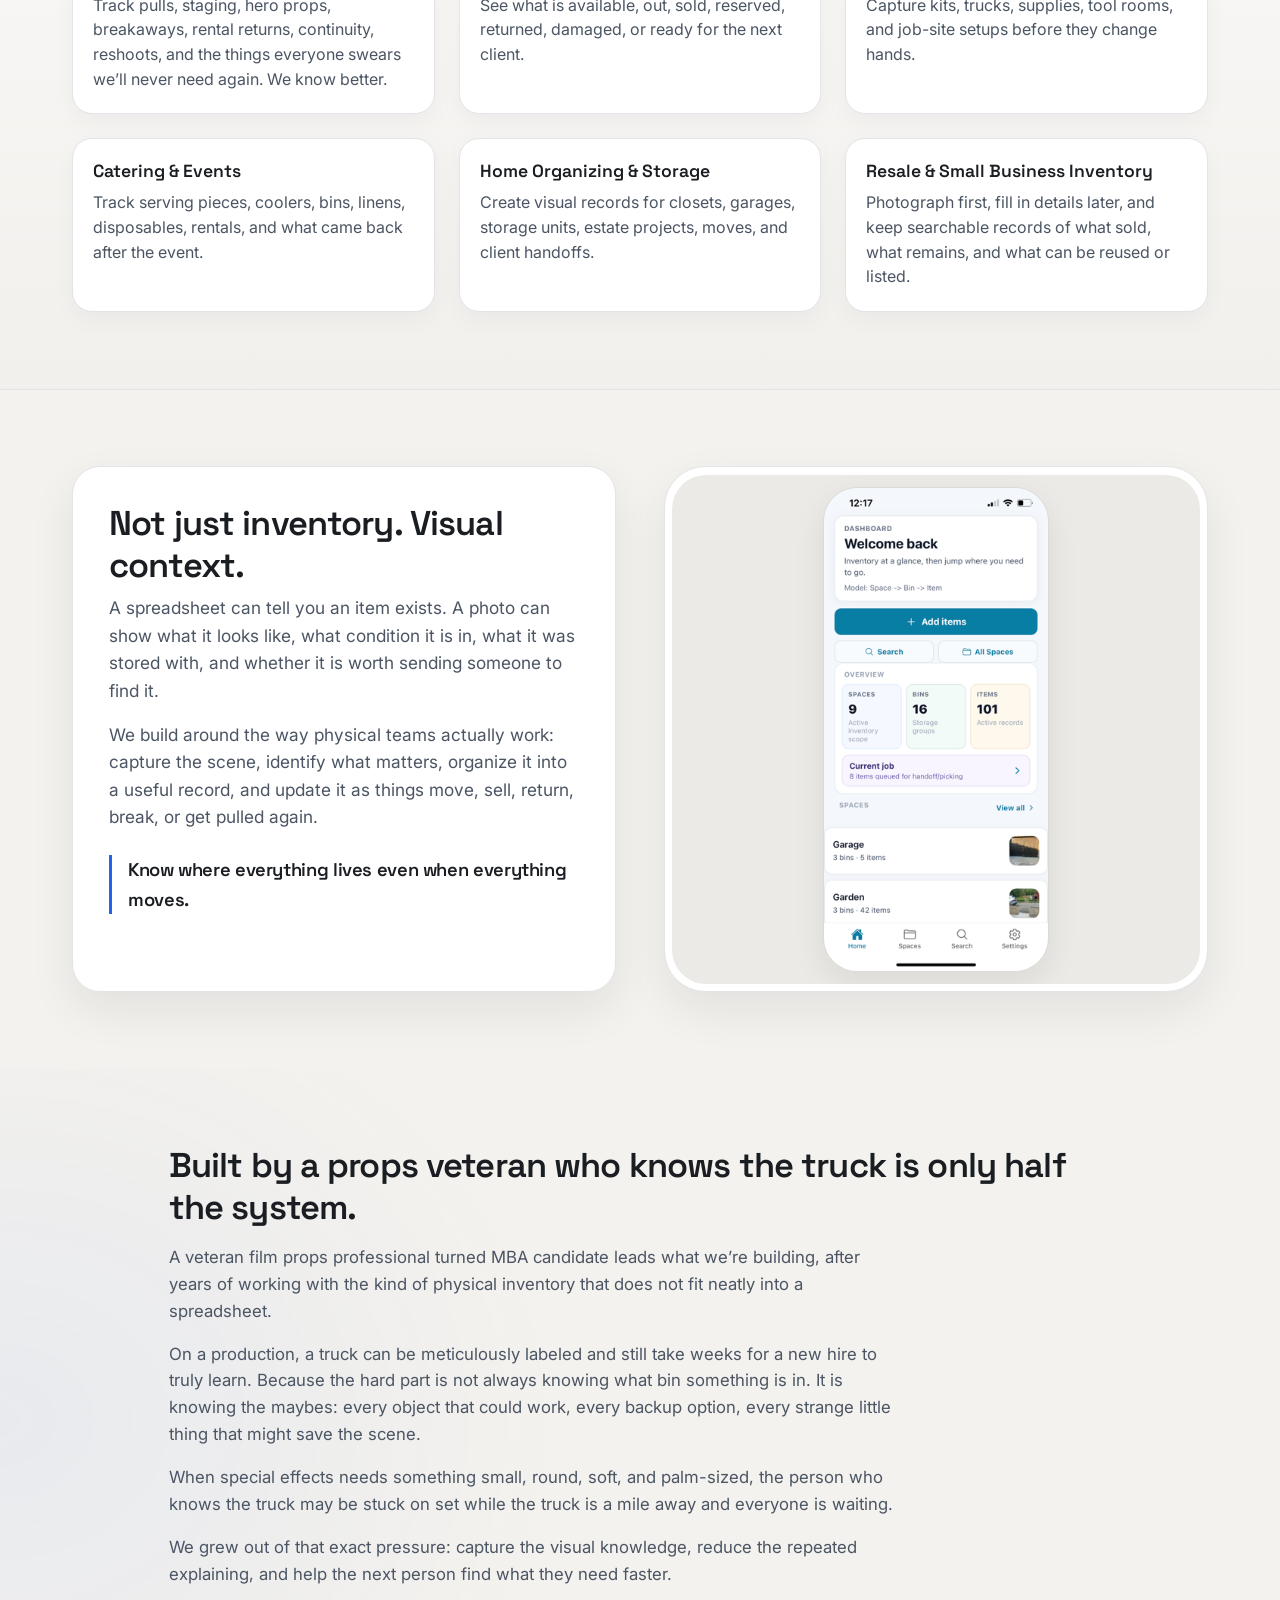
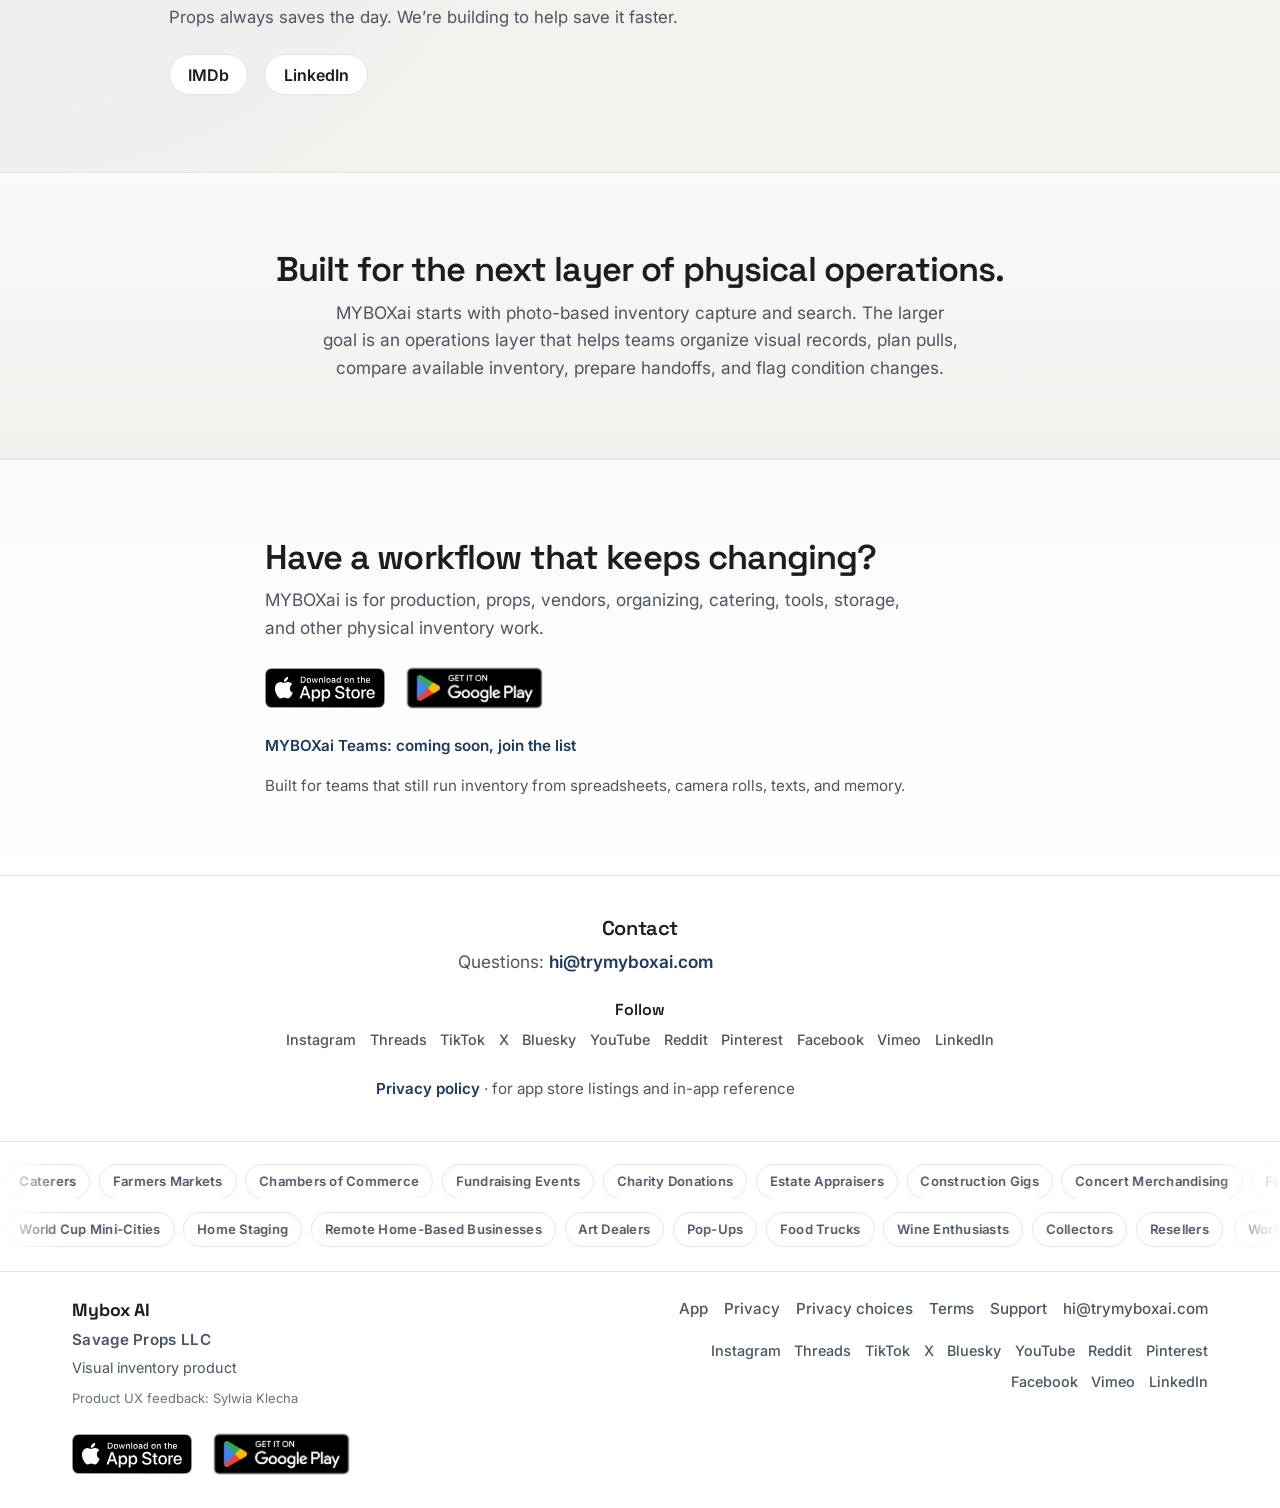
==== commit eb95479f: "Replace the investor page with the current brief and the November deck. Co-authored-by: Cursor <curs" ====
--- a/index.html
+++ b/index.html
@@ -54,9 +54,6 @@
             </li>
             <li class="nav-item">
               <a class="nav-link site-nav-link" href="/app">App</a>
-            </li>
-            <li class="nav-item">
-              <a class="nav-link site-nav-link" href="/investor">Investor Info</a>
             </li>
             <li class="nav-item">
               <a class="nav-link site-nav-link" href="/privacy">Privacy</a>
@@ -523,7 +520,6 @@
         </div>
         <div class="col-md-6">
           <ul class="site-footer-links list-unstyled mb-3 d-flex flex-column flex-md-row flex-md-wrap gap-md-3 justify-content-md-end">
-            <li><a href="/investor">Investor Info</a></li>
             <li><a href="/app">App</a></li>
             <li><a href="/privacy">Privacy</a></li>
             <li><a href="/privacy-choices">Privacy choices</a></li>
--- a/styles.css
+++ b/styles.css
@@ -187,10 +187,6 @@
   letter-spacing: 0.12em;
 }
 
-.investor-market-label {
-  letter-spacing: 0.06em;
-}
-
 .footer-ux-credit {
   font-size: 0.8125rem;
   color: var(--site-muted);
@@ -1204,14 +1200,6 @@
   border-bottom: 1px solid var(--site-border);
 }
 
-.investor-callout {
-  background: var(--site-surface);
-  border: 1px solid var(--site-border);
-  border-radius: var(--site-radius-lg);
-  box-shadow: var(--site-shadow);
-  padding: 1.35rem 1.25rem;
-}
-
 .investor-callout-label {
   font-size: 0.72rem;
   font-weight: 700;
@@ -1221,350 +1209,8 @@
   margin-bottom: 0.35rem;
 }
 
-.investor-callout-title {
-  font-family: var(--site-font-heading);
-  font-size: 1.1rem;
-  font-weight: 600;
-  color: var(--site-text);
-  margin-bottom: 0.5rem;
-}
-
-.investor-callout-body {
-  color: var(--site-muted);
-  margin-bottom: 0;
-}
-
-.investor-deck-frame {
-  border-radius: var(--site-radius-xl);
-  border: 1px solid var(--site-border);
-  box-shadow: var(--site-shadow);
-  overflow: hidden;
-  background: #eceae6;
-}
-
-.investor-jump-nav {
-  display: flex;
-  flex-wrap: wrap;
-  gap: 0.45rem;
-  justify-content: center;
-}
-
-.investor-jump-nav a {
-  border: 1px solid var(--site-border);
-  border-radius: 0.45rem;
-  padding: 0.3rem 0.65rem;
-  background: var(--site-surface);
-  color: var(--site-muted);
-  text-decoration: none;
-  font-size: 0.8rem;
-  font-weight: 500;
-}
-
-.investor-jump-nav a:hover,
-.investor-jump-nav a:focus {
-  color: var(--site-primary);
-  border-color: #cbd3e2;
-  background: var(--site-accent-soft);
-}
-
-.investor-status-grid {
-  display: grid;
-  grid-template-columns: repeat(3, minmax(0, 1fr));
-  gap: 1rem;
-}
-
-.investor-status-group {
-  border: 1px solid var(--site-border);
-  border-radius: 0.8rem;
-  background: var(--site-surface);
-  padding: 1rem;
-}
-
-.investor-status-group h3 {
-  margin-bottom: 0.7rem;
-  font-size: 0.92rem;
-  font-weight: 700;
-  text-transform: uppercase;
-  letter-spacing: 0.08em;
-  color: var(--site-muted);
-}
-
-.investor-status-group ul {
-  list-style: none;
-  margin: 0;
-  padding: 0;
-  display: grid;
-  gap: 0.42rem;
-}
-
-.investor-status-group li {
-  position: relative;
-  padding-left: 1rem;
-  color: var(--site-text);
-  font-size: 0.91rem;
-}
-
-.investor-status-group li::before {
-  content: "✓";
-  position: absolute;
-  left: 0;
-  color: #1f4e8f;
-  font-size: 0.8rem;
-}
-
 .investor-surface-alt {
   background: #f3f1ed;
-}
-
-.investor-funding-card {
-  border: 1px solid var(--site-border);
-  border-radius: 0.8rem;
-  background: var(--site-surface);
-  padding: 1.1rem;
-}
-
-.investor-funding-num {
-  font-family: var(--site-font-heading);
-  font-size: 1.2rem;
-  font-weight: 700;
-  color: var(--site-primary);
-  margin-bottom: 0.35rem;
-}
-
-.investor-funding-card h3 {
-  font-size: 1rem;
-  margin-bottom: 0.45rem;
-}
-
-.investor-funding-card ul {
-  margin: 0;
-  padding-left: 1rem;
-  display: grid;
-  gap: 0.25rem;
-}
-
-.investor-funding-card li {
-  color: var(--site-muted);
-  font-size: 0.88rem;
-}
-
-.investor-roadmap-grid {
-  display: grid;
-  grid-template-columns: repeat(6, minmax(0, 1fr));
-  border: 1px solid var(--site-border);
-  border-radius: 0.8rem;
-  overflow: hidden;
-}
-
-.investor-roadmap-step {
-  padding: 0.95rem 0.8rem;
-  background: var(--site-surface);
-  border-right: 1px solid var(--site-border);
-}
-
-.investor-roadmap-step:last-child {
-  border-right: none;
-}
-
-.investor-roadmap-step.is-current {
-  background: var(--site-accent-soft);
-}
-
-.investor-roadmap-label {
-  margin-bottom: 0.35rem;
-  font-size: 0.68rem;
-  text-transform: uppercase;
-  letter-spacing: 0.09em;
-  color: var(--site-muted);
-  font-weight: 700;
-}
-
-.investor-roadmap-step.is-current .investor-roadmap-label {
-  color: var(--site-primary);
-}
-
-.investor-roadmap-step h3 {
-  margin: 0;
-  font-size: 0.9rem;
-}
-
-.investor-segment-future {
-  border-style: dashed;
-}
-
-.investor-capital-rows {
-  display: grid;
-  gap: 0.7rem;
-}
-
-.investor-capital-row {
-  display: grid;
-  grid-template-columns: 170px 1fr 42px;
-  gap: 0.85rem;
-  align-items: center;
-}
-
-.investor-capital-row span {
-  color: var(--site-text);
-  font-size: 0.9rem;
-}
-
-.investor-capital-row div {
-  height: 8px;
-  border-radius: 999px;
-  background: #e9edf5;
-  overflow: hidden;
-}
-
-.investor-capital-row i {
-  display: block;
-  height: 100%;
-  background: linear-gradient(90deg, #2f5d95 0%, #1e3a5f 100%);
-}
-
-.investor-capital-row strong {
-  color: var(--site-muted);
-  font-size: 0.82rem;
-  text-align: right;
-}
-
-.investor-milestones-grid {
-  display: grid;
-  grid-template-columns: repeat(4, minmax(0, 1fr));
-  border: 1px solid var(--site-border);
-  border-radius: 0.8rem;
-  overflow: hidden;
-}
-
-.investor-milestone-col {
-  padding: 1.05rem;
-  border-right: 1px solid var(--site-border);
-  background: var(--site-surface);
-}
-
-.investor-milestone-col:last-child {
-  border-right: none;
-}
-
-.investor-milestone-col.is-current {
-  background: var(--site-accent-soft);
-}
-
-.investor-milestone-head {
-  margin-bottom: 0.5rem;
-  font-size: 0.7rem;
-  font-weight: 700;
-  text-transform: uppercase;
-  letter-spacing: 0.09em;
-  color: var(--site-muted);
-}
-
-.investor-milestone-col ul {
-  margin: 0;
-  padding-left: 1rem;
-  display: grid;
-  gap: 0.25rem;
-}
-
-.investor-milestone-col li {
-  color: var(--site-muted);
-  font-size: 0.86rem;
-}
-
-.investor-metric-card {
-  border: 1px solid var(--site-border);
-  border-radius: 0.8rem;
-  background: var(--site-surface);
-  padding: 1rem;
-}
-
-.investor-metric-card span {
-  display: inline-block;
-  font-size: 0.64rem;
-  font-weight: 700;
-  text-transform: uppercase;
-  letter-spacing: 0.08em;
-  border-radius: 0.35rem;
-  padding: 0.15rem 0.45rem;
-  margin-bottom: 0.5rem;
-}
-
-.investor-metric-card .is-done {
-  color: #1f4e8f;
-  background: var(--site-accent-soft);
-}
-
-.investor-metric-card .is-active {
-  color: #1e3a5f;
-  background: #e9edf5;
-}
-
-.investor-metric-card .is-next {
-  color: var(--site-muted);
-  background: #f1f2f5;
-}
-
-.investor-metric-card h3 {
-  margin: 0;
-  font-size: 0.95rem;
-}
-
-.investor-philosophy-block {
-  background: linear-gradient(180deg, #2f5d95 0%, #1e3a5f 100%);
-  border-radius: 1rem;
-  padding: 1.5rem;
-}
-
-.investor-philosophy-block blockquote {
-  margin: 0 0 0.75rem;
-  color: #fff;
-  font-size: 1.15rem;
-  line-height: 1.5;
-  letter-spacing: -0.01em;
-}
-
-.investor-philosophy-block p {
-  color: rgba(255, 255, 255, 0.86);
-}
-
-.investor-data-room {
-  border: 1px solid var(--site-border);
-  border-radius: 0.9rem;
-  background: var(--site-surface);
-  padding: 1.1rem;
-  display: grid;
-  grid-template-columns: 1fr auto;
-  align-items: center;
-  gap: 1rem;
-}
-
-@media (max-width: 991px) {
-  .investor-status-grid {
-    grid-template-columns: 1fr;
-  }
-
-  .investor-roadmap-grid {
-    grid-template-columns: repeat(3, minmax(0, 1fr));
-  }
-
-  .investor-milestones-grid {
-    grid-template-columns: repeat(2, minmax(0, 1fr));
-  }
-}
-
-@media (max-width: 767px) {
-  .investor-capital-row {
-    grid-template-columns: 1fr;
-    gap: 0.35rem;
-  }
-
-  .investor-capital-row strong {
-    text-align: left;
-  }
-
-  .investor-data-room {
-    grid-template-columns: 1fr;
-  }
 }
 
 /* Investor body copy: 17px on small screens, 18px from desktop up. */
@@ -1584,11 +1230,6 @@
   }
 }
 
-.investor-callout-title {
-  font-size: 1.5rem;
-  line-height: 1.3;
-}
-
 .investor-product-shots {
   display: flex;
   flex-wrap: wrap;
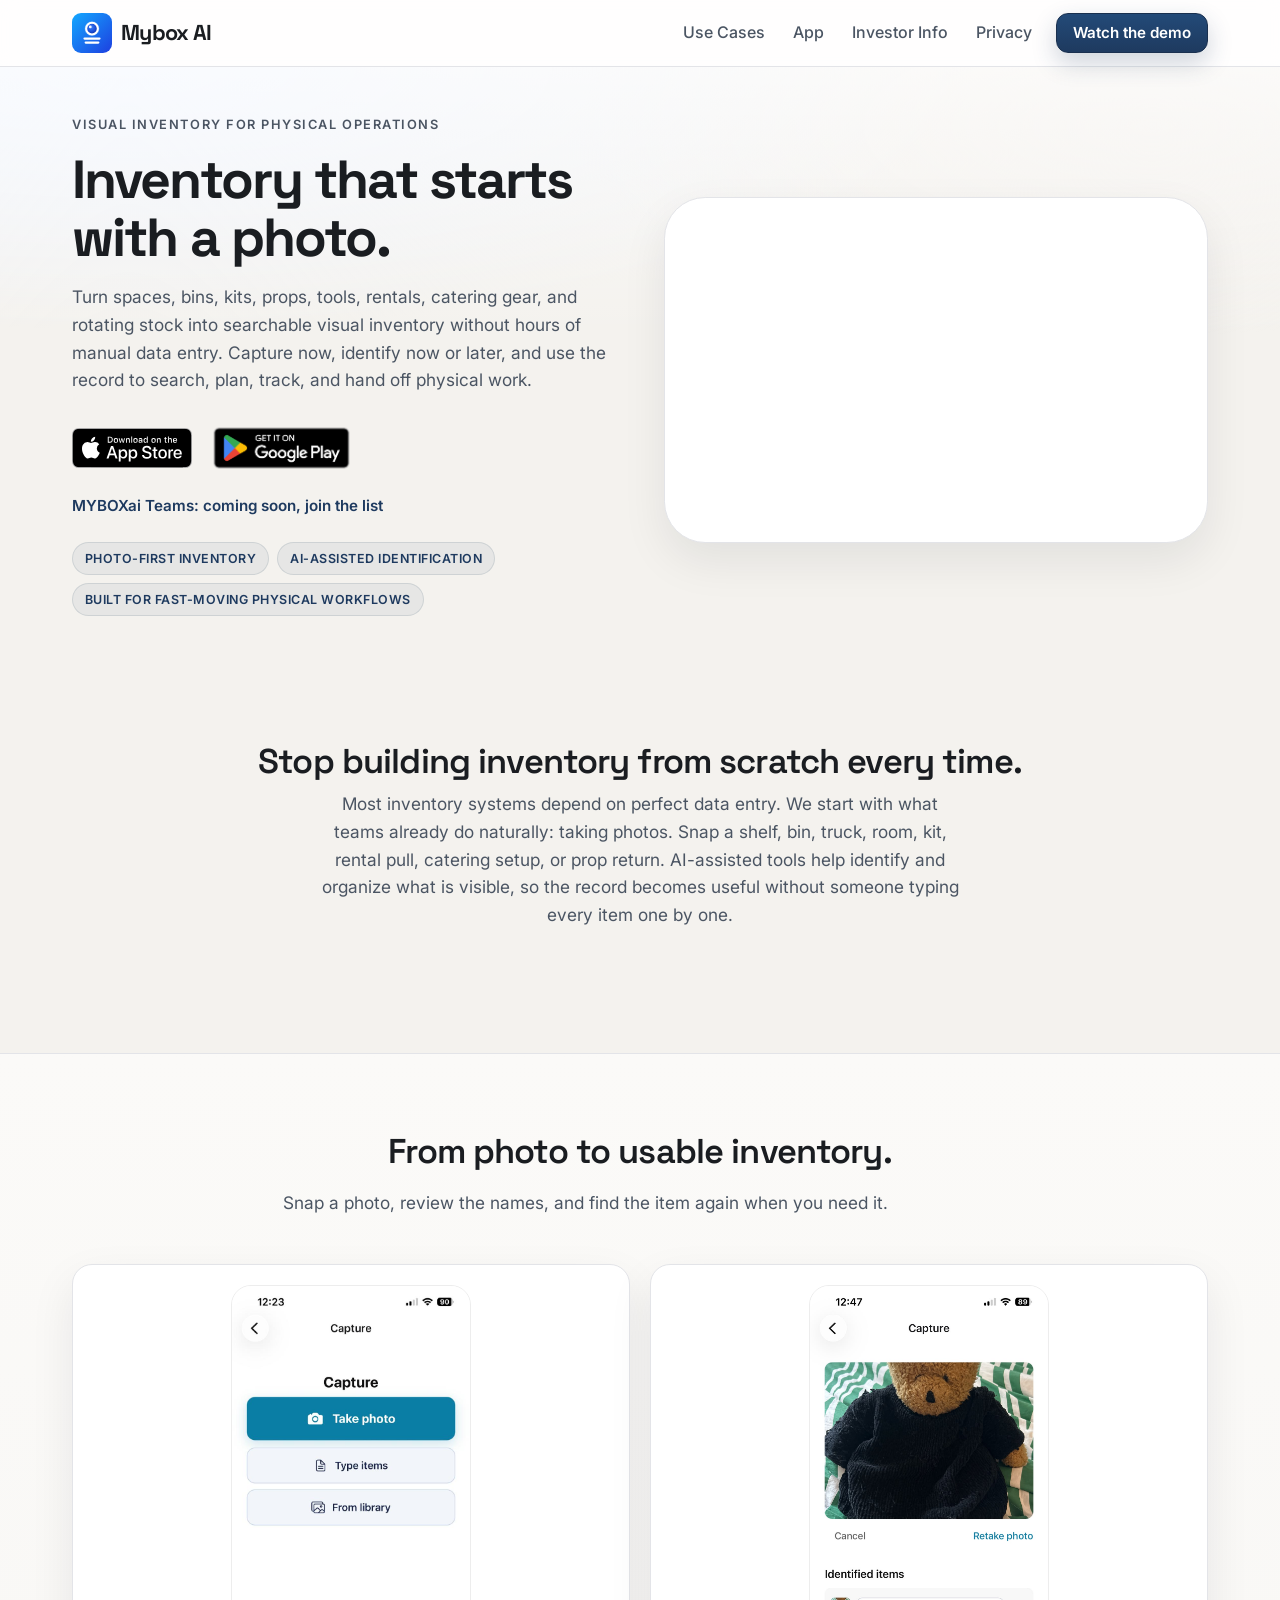
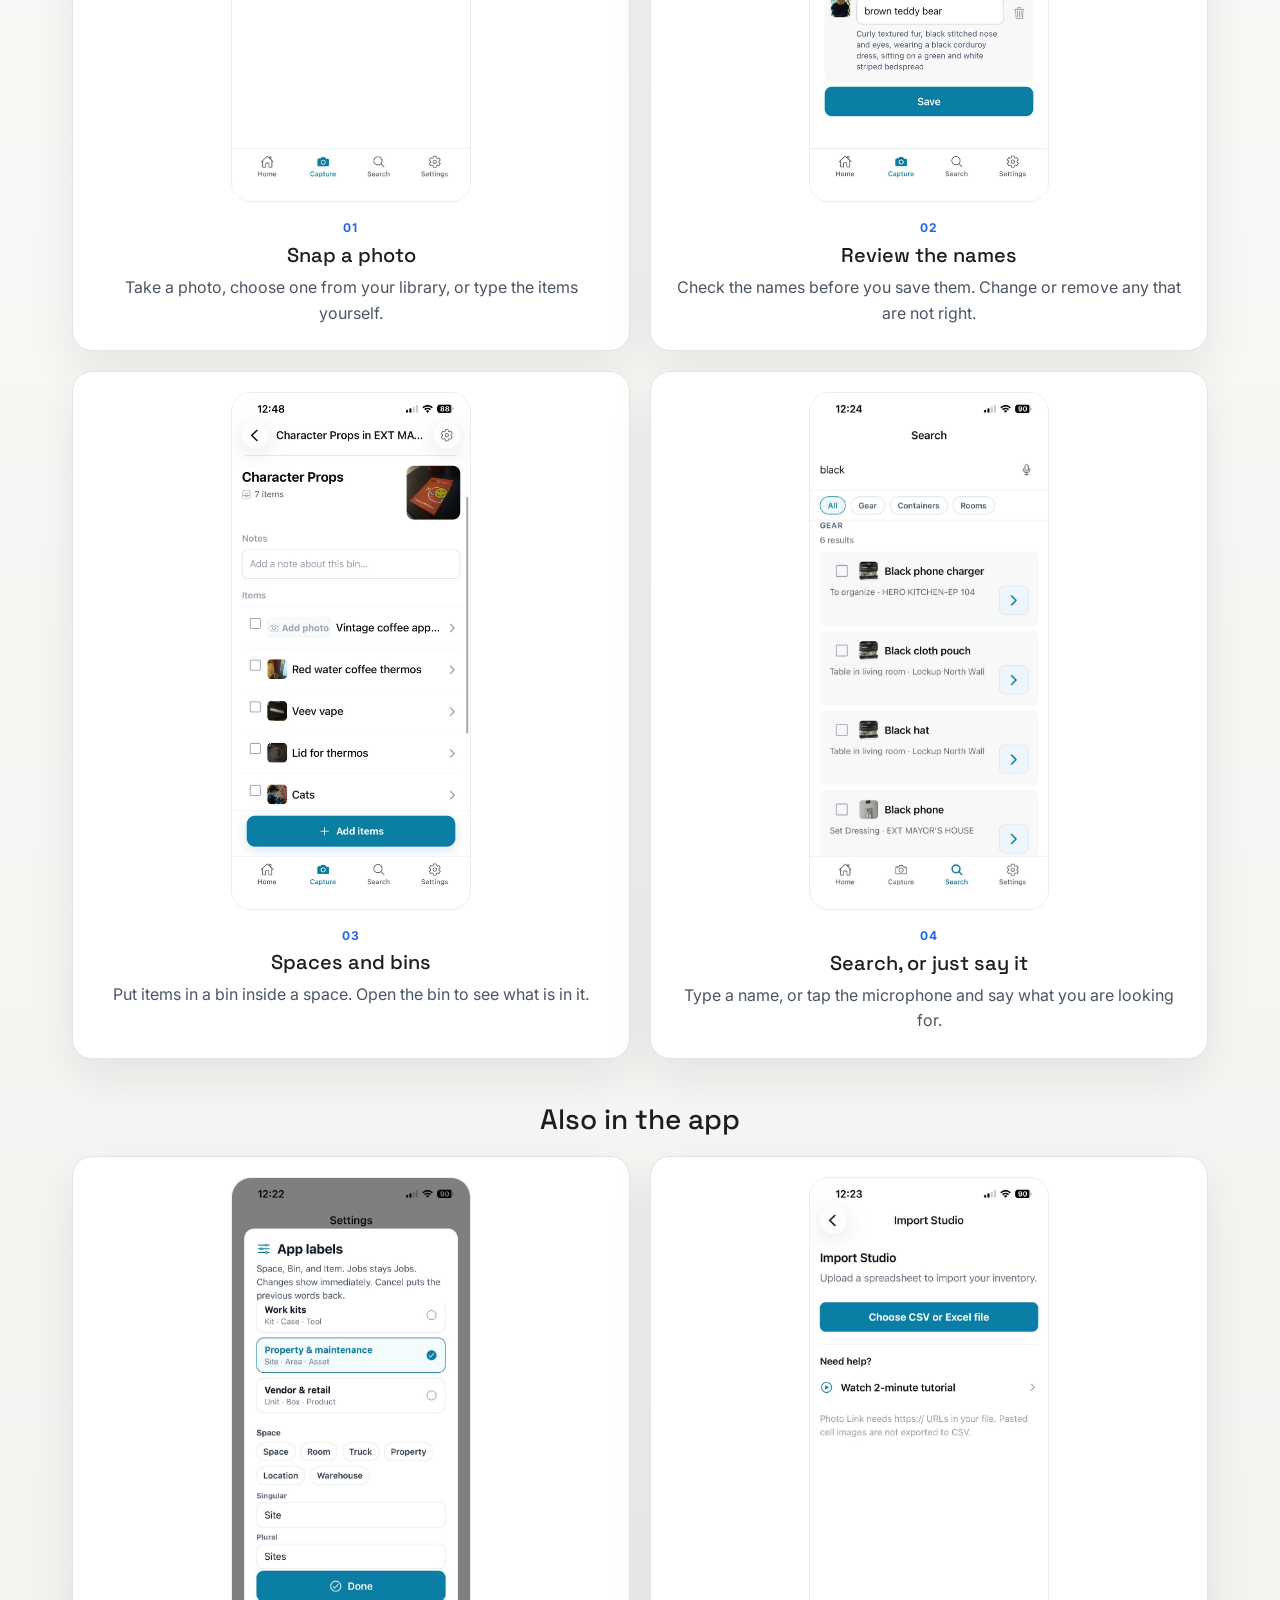
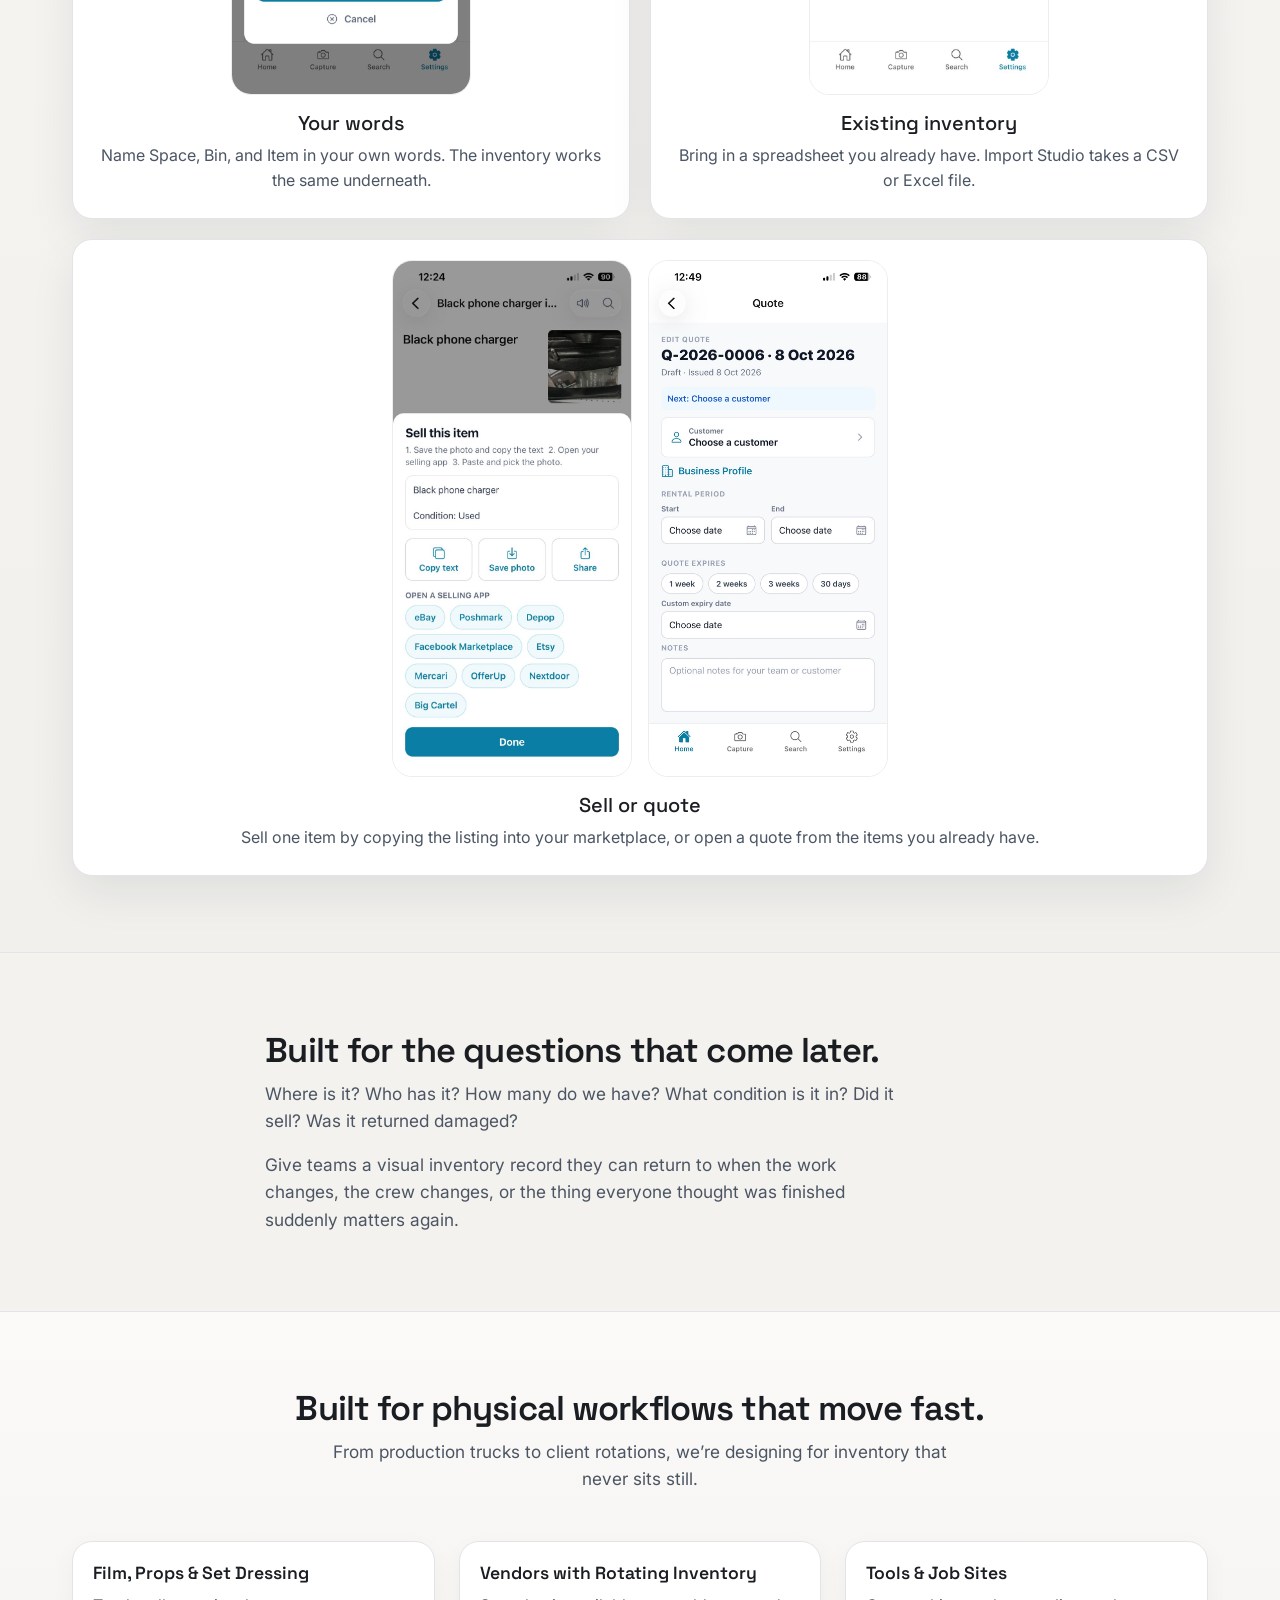
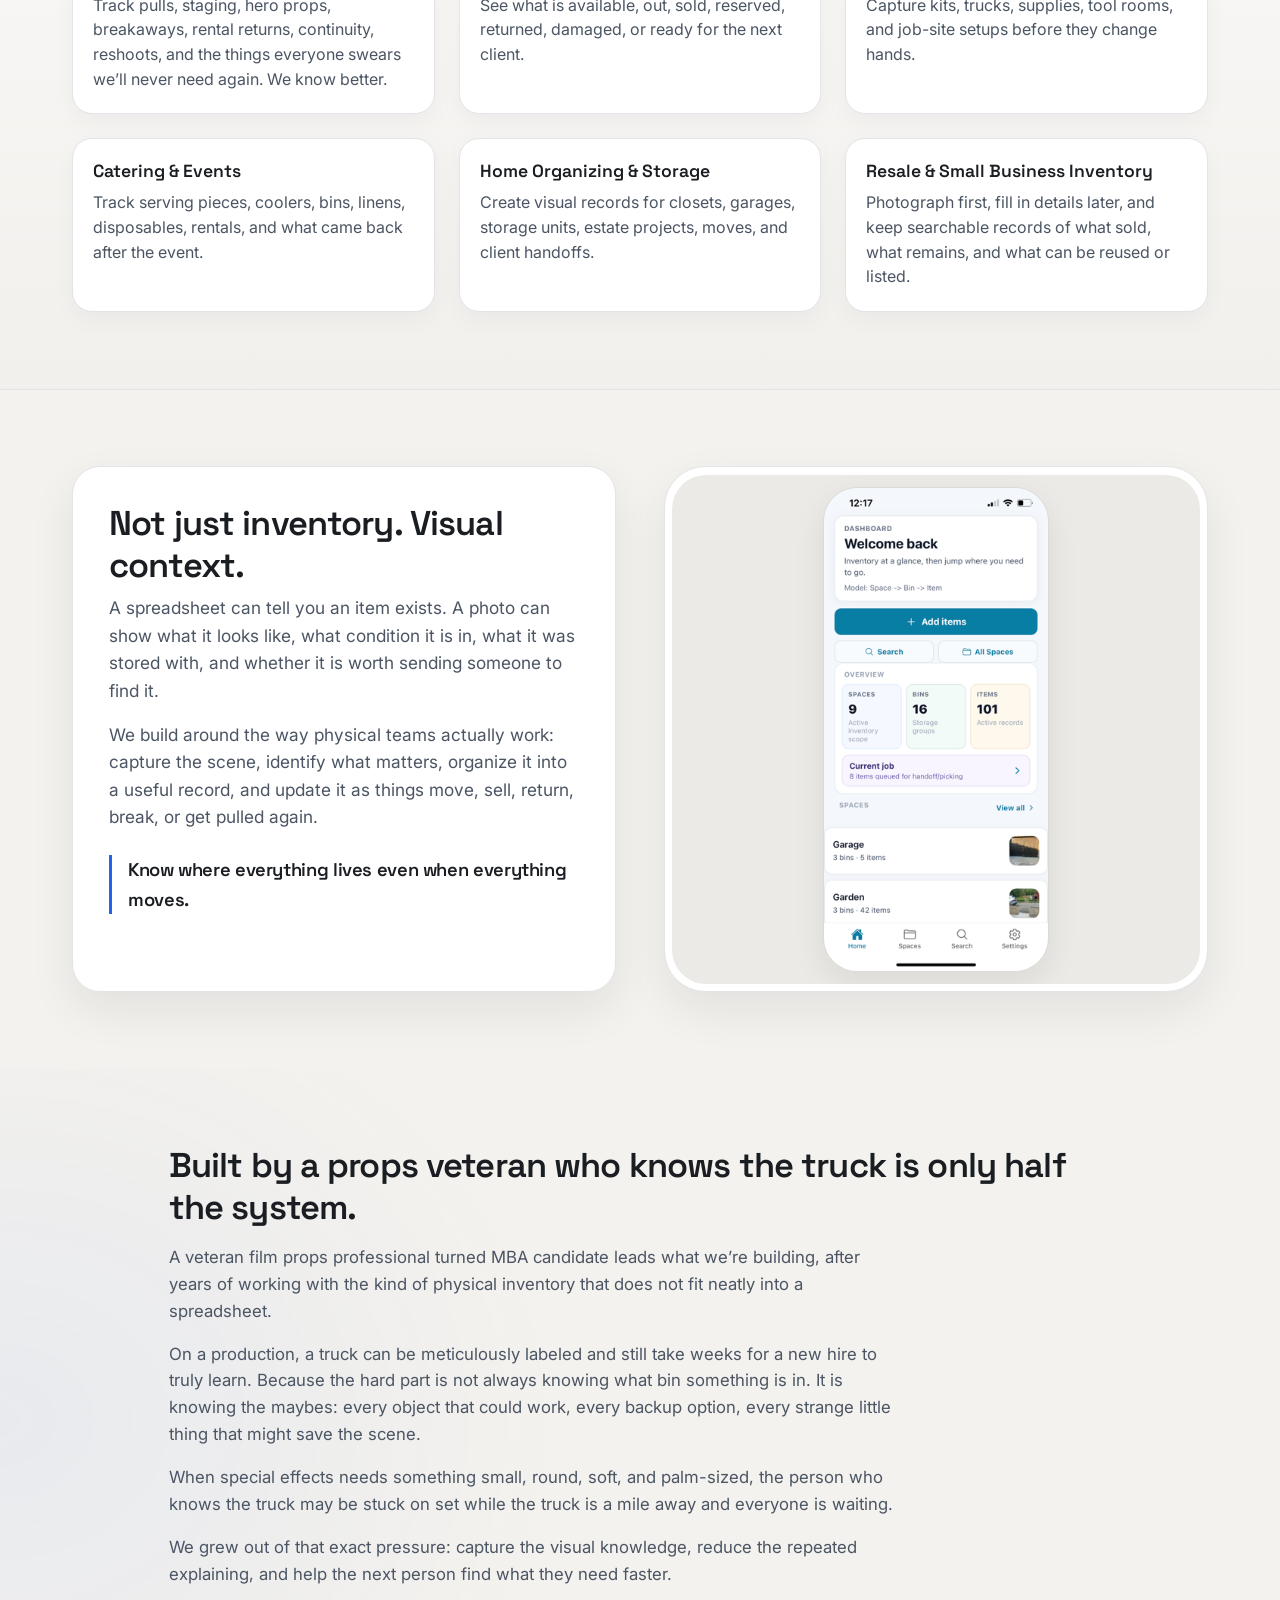
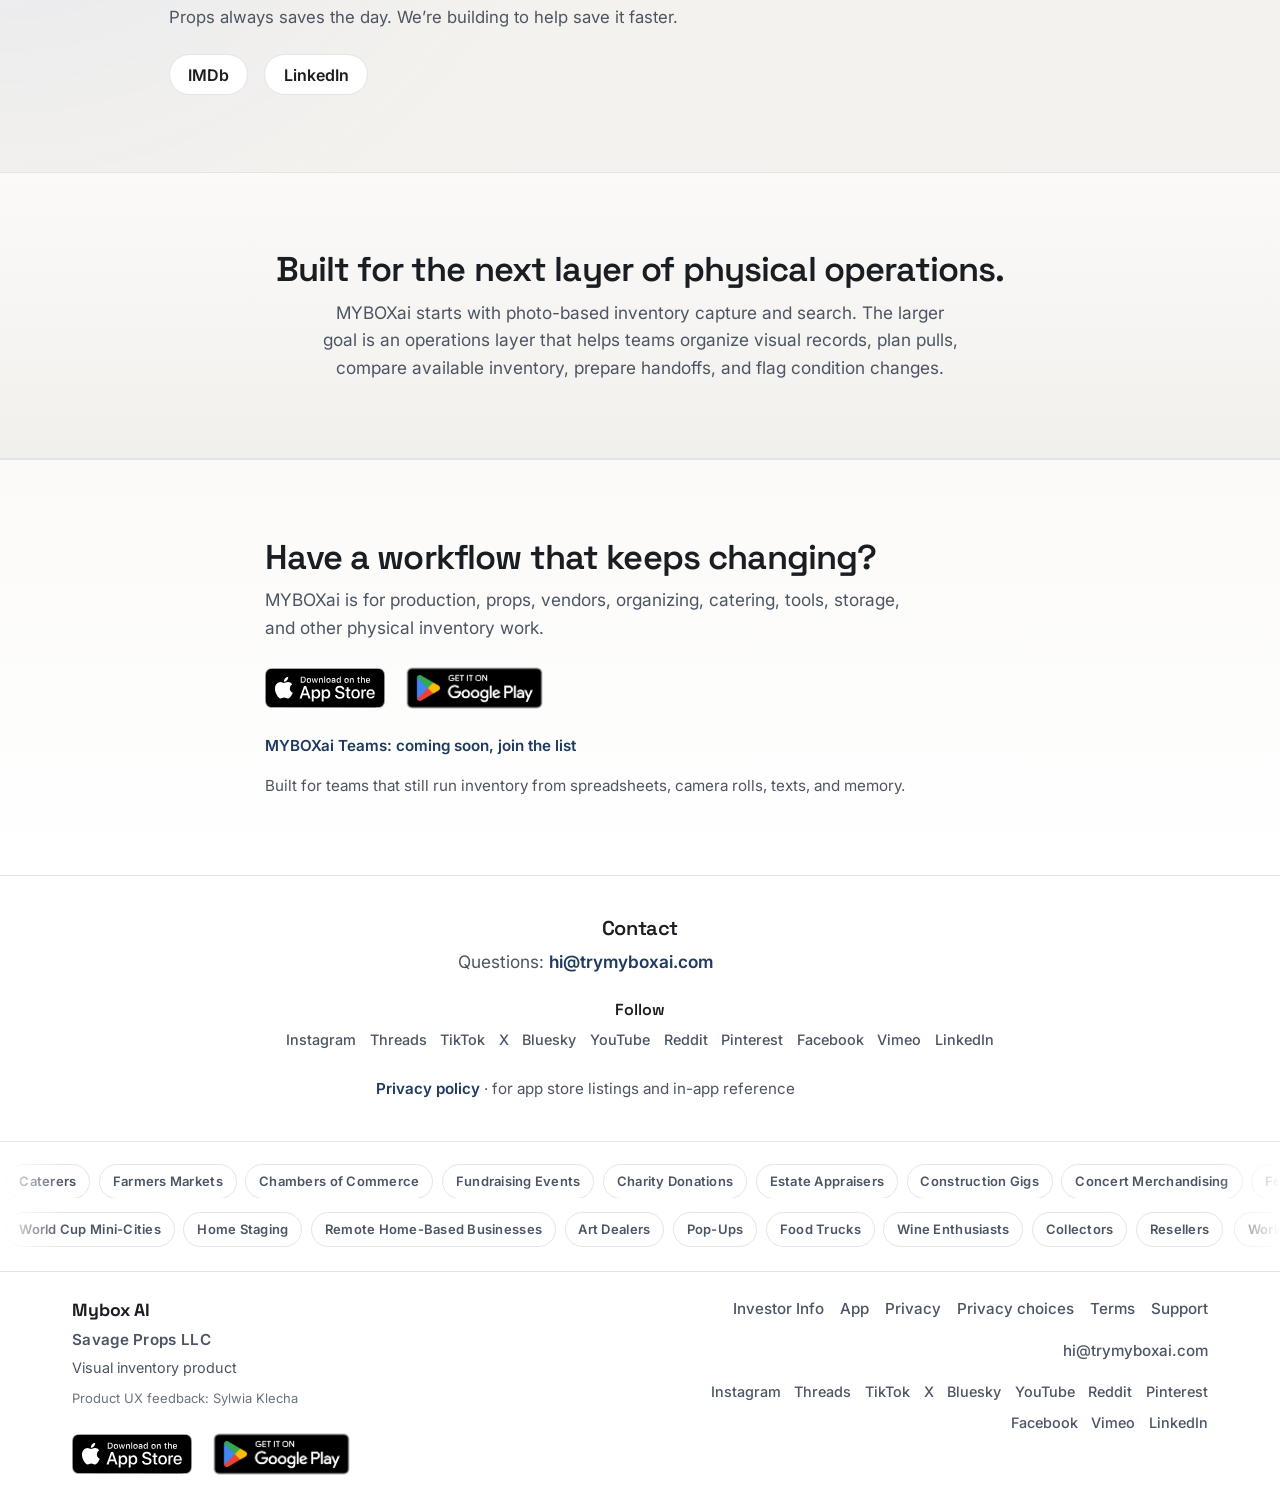
==== commit 88558a39: "Put Investor Info back in the header and footer. The brief stays available from the top menu and the" ====
--- a/index.html
+++ b/index.html
@@ -54,6 +54,9 @@
             </li>
             <li class="nav-item">
               <a class="nav-link site-nav-link" href="/app">App</a>
+            </li>
+            <li class="nav-item">
+              <a class="nav-link site-nav-link" href="/investor">Investor Info</a>
             </li>
             <li class="nav-item">
               <a class="nav-link site-nav-link" href="/privacy">Privacy</a>
@@ -520,6 +523,7 @@
         </div>
         <div class="col-md-6">
           <ul class="site-footer-links list-unstyled mb-3 d-flex flex-column flex-md-row flex-md-wrap gap-md-3 justify-content-md-end">
+            <li><a href="/investor">Investor Info</a></li>
             <li><a href="/app">App</a></li>
             <li><a href="/privacy">Privacy</a></li>
             <li><a href="/privacy-choices">Privacy choices</a></li>
